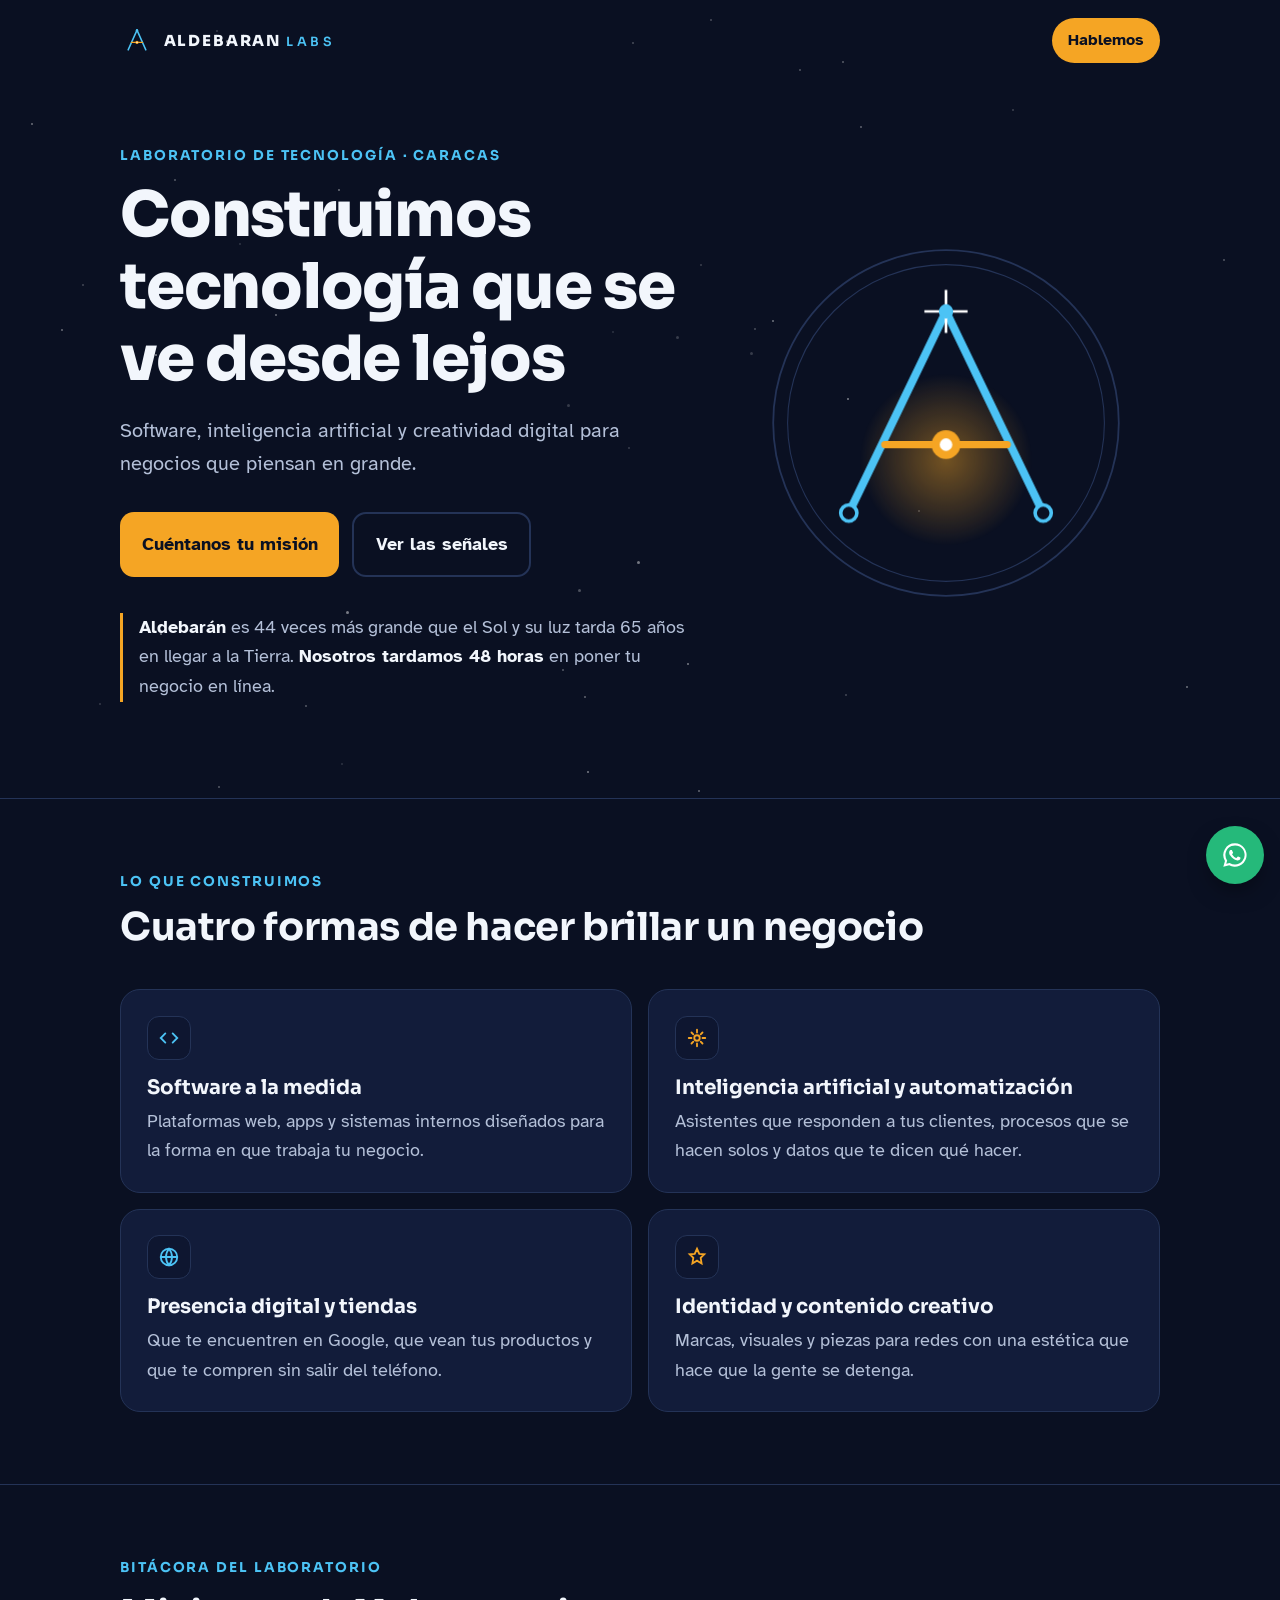
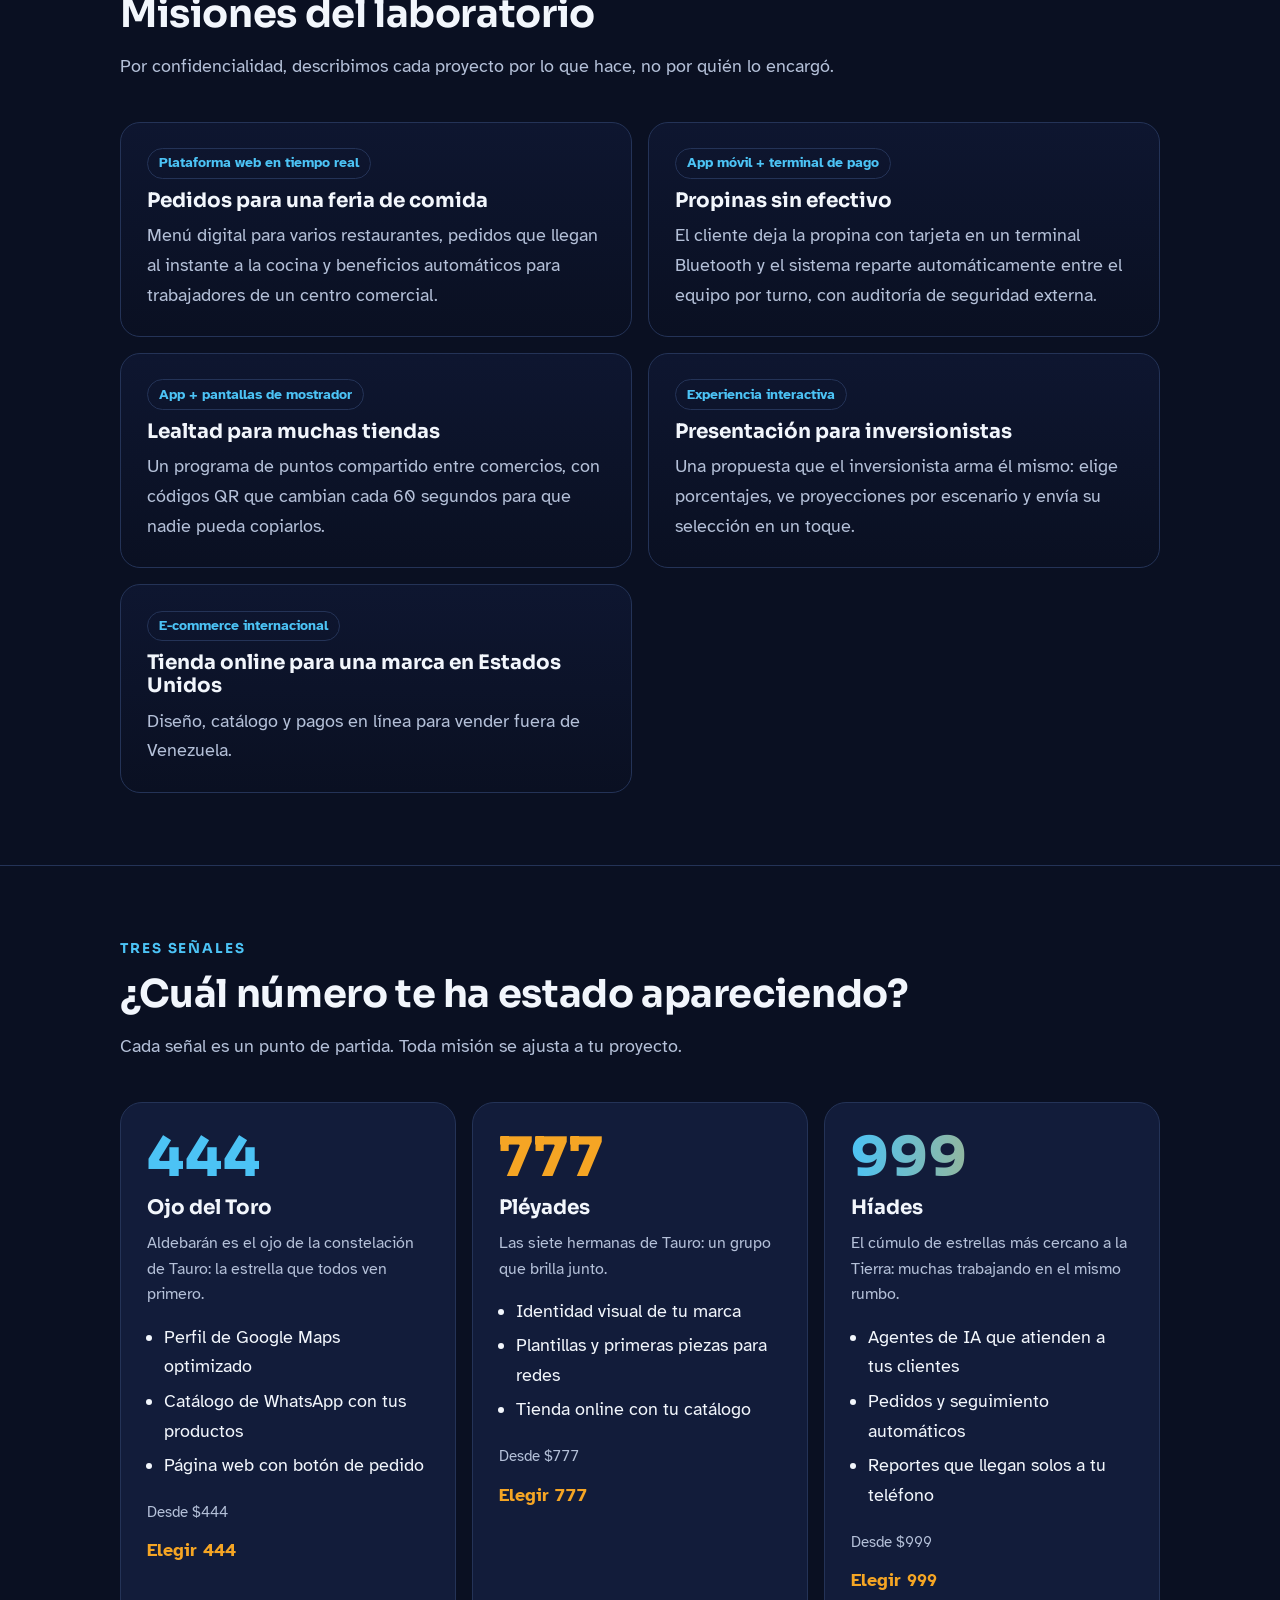
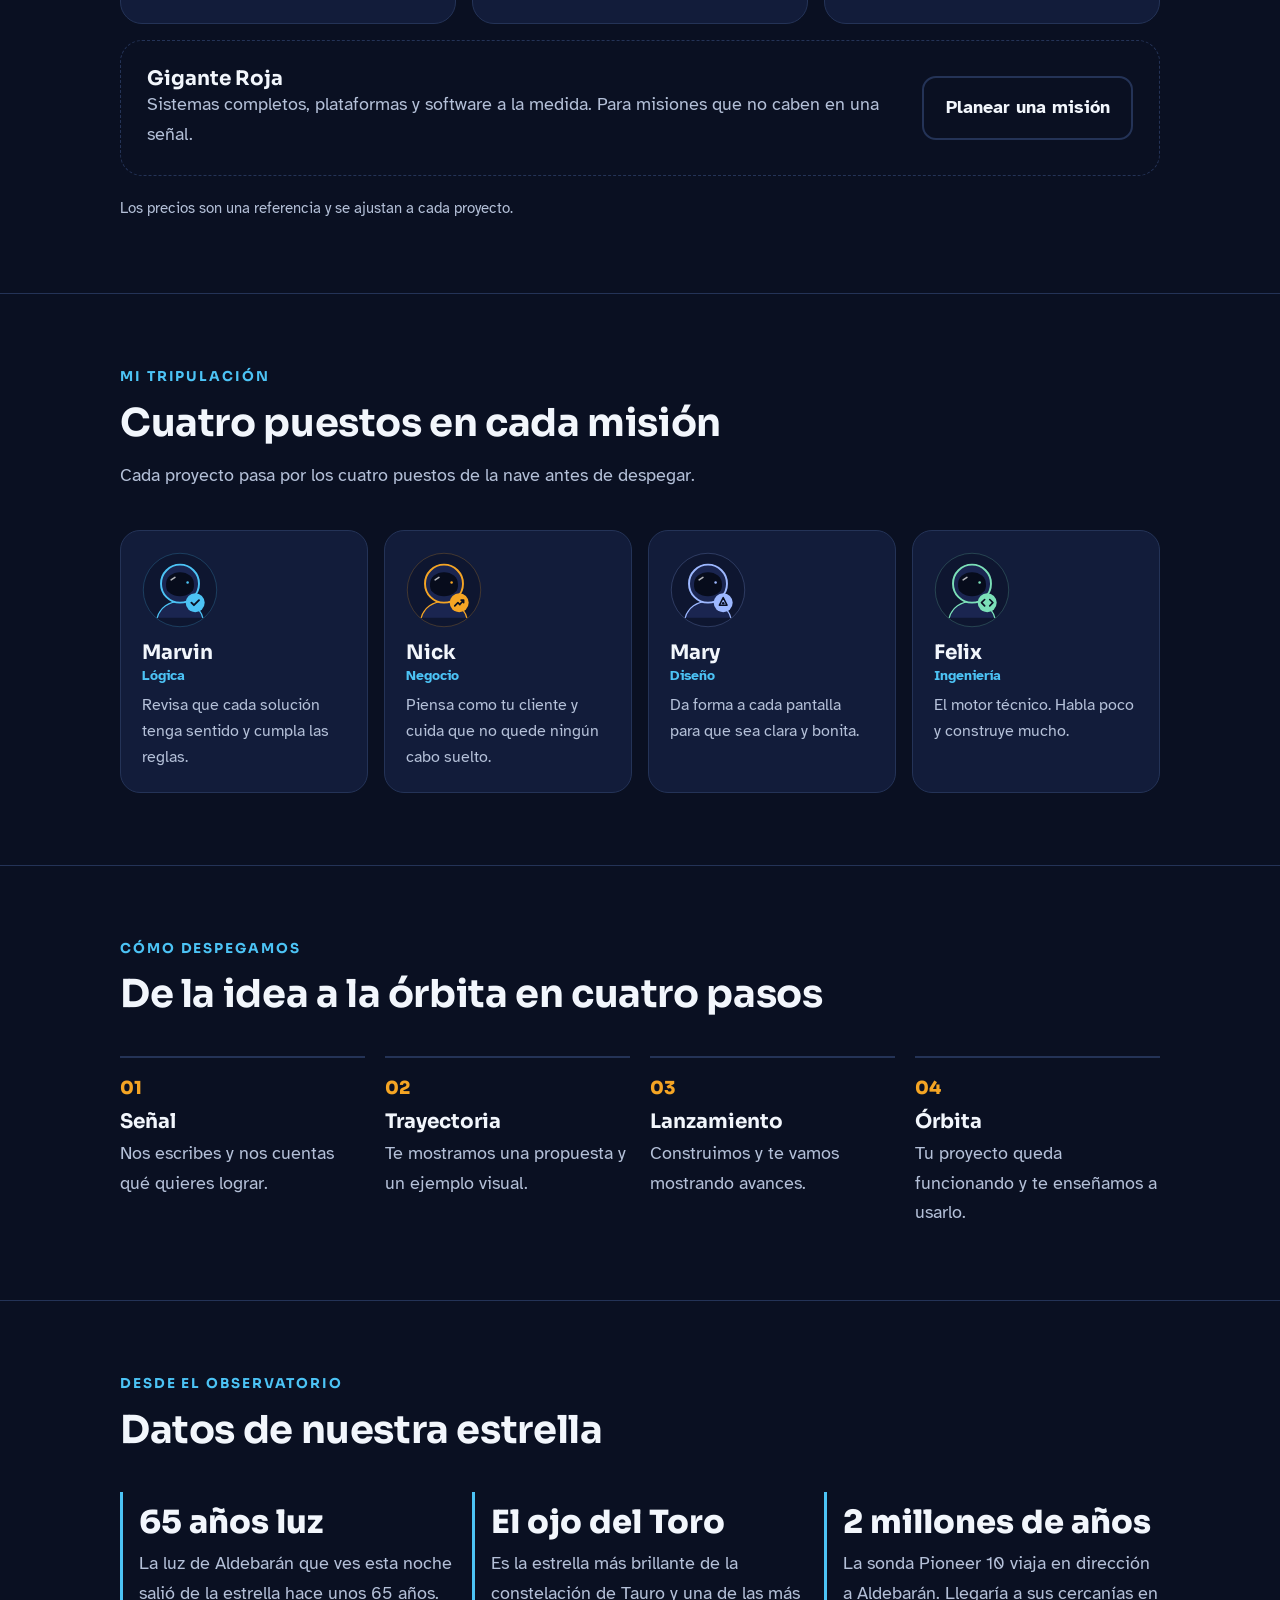
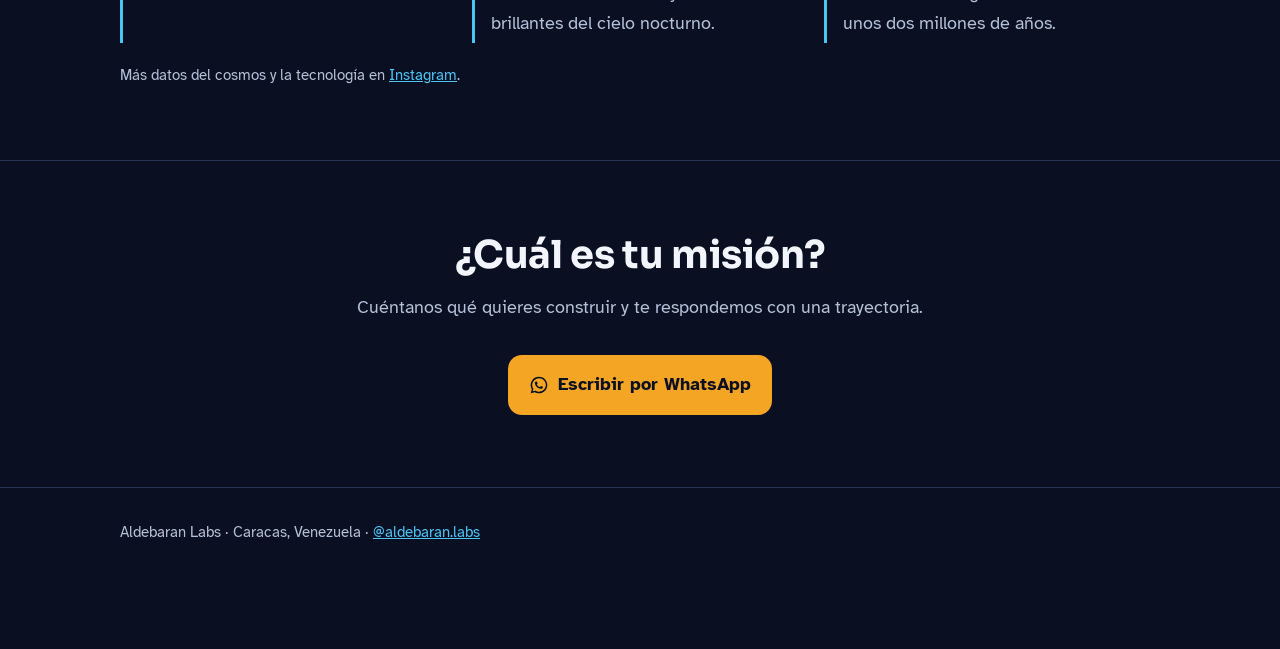
==== index.html @ 25fd705e "Add files via upload" ====
<!DOCTYPE html>
<html lang="es">
<head>
<meta charset="UTF-8">
<meta name="viewport" content="width=device-width, initial-scale=1, viewport-fit=cover">
<title>Aldebaran Labs — Tecnología que se ve desde lejos</title>
<meta name="description" content="Laboratorio de software, inteligencia artificial y creatividad digital en Caracas.">
<meta property="og:title" content="Aldebaran Labs — Tecnología que se ve desde lejos">
<meta property="og:description" content="Software, inteligencia artificial y creatividad digital. Desde Caracas.">
<meta name="theme-color" content="#0A1022">
<link rel="icon" href="data:image/svg+xml,<svg xmlns='http://www.w3.org/2000/svg' viewBox='0 0 100 100'><rect width='100' height='100' rx='22' fill='%230A1022'/><path d='M50 18 L22 80 M50 18 L78 80' stroke='%234CC3F5' stroke-width='7' stroke-linecap='round'/><path d='M33 57 H67' stroke='%23F5A524' stroke-width='7' stroke-linecap='round'/><circle cx='50' cy='57' r='7' fill='%23F5A524'/></svg>">
<link rel="preconnect" href="https://fonts.googleapis.com">
<link rel="preconnect" href="https://fonts.gstatic.com" crossorigin>
<link href="https://fonts.googleapis.com/css2?family=Sora:wght@600;700;800&family=Atkinson+Hyperlegible:wght@400;700&display=swap" rel="stylesheet">
<style>
  :root {
    --bg: #0A1022;
    --bg-2: #0E1630;
    --surface: #121C3A;
    --line: #243357;
    --text: #F2F6FC;
    --muted: #B4C0D8;
    --cyan: #4CC3F5;
    --amber: #F5A524;
    --wa: #25B97A;
    box-sizing: border-box;
    padding-top: env(safe-area-inset-top, 0px);
    padding-bottom: env(safe-area-inset-bottom, 0px);
  }
  *, *::before, *::after { box-sizing: inherit; }
  html { scroll-behavior: smooth; scroll-padding-top: env(safe-area-inset-top, 0px); -webkit-text-size-adjust: 100%; }
  body { margin: 0; background: var(--bg); color: var(--text); font-family: "Atkinson Hyperlegible", system-ui, -apple-system, "Segoe UI", sans-serif; font-size: 1.125rem; line-height: 1.65; }
  h1, h2, h3 { font-family: "Sora", "Atkinson Hyperlegible", system-ui, sans-serif; margin: 0; line-height: 1.15; }
  h1 { font-size: clamp(2.2rem, 7.5vw, 3.9rem); font-weight: 800; letter-spacing: -0.02em; }
  h2 { font-size: clamp(1.7rem, 5vw, 2.4rem); font-weight: 700; letter-spacing: -0.01em; }
  h3 { font-size: 1.25rem; font-weight: 700; }
  p { margin: 0; }
  a { color: inherit; }
  :focus-visible { outline: 3px solid var(--amber); outline-offset: 3px; border-radius: 6px; }
  .wrap { max-width: 1080px; margin: 0 auto; padding-inline: 1.25rem; }
  section { padding-block: 4.5rem; border-top: 1px solid var(--line); }
  .kicker { font-family: "Sora", sans-serif; font-weight: 700; font-size: .85rem; letter-spacing: .14em; text-transform: uppercase; color: var(--cyan); margin-bottom: .75rem; }
  .lead { color: var(--muted); max-width: 60ch; margin-top: 1rem; }

  /* Navegación */
  .nav { display: flex; justify-content: space-between; align-items: center; padding-block: 1.1rem; }
  .brand { display: flex; align-items: center; gap: .6rem; text-decoration: none; font-family: "Sora", sans-serif; font-weight: 800; letter-spacing: .12em; font-size: .95rem; }
  .brand svg { width: 34px; height: 34px; }
  .brand small { color: var(--cyan); font-weight: 600; letter-spacing: .3em; }
  .nav-cta { text-decoration: none; font-weight: 700; color: var(--bg); background: var(--amber); padding: .6rem 1rem; border-radius: 999px; font-size: 1rem; }

  /* Hero */
  .hero { position: relative; overflow: hidden; }
  .sky { position: absolute; inset: 0; pointer-events: none; }
  .sky i { position: absolute; width: 2px; height: 2px; border-radius: 50%; background: #fff; opacity: .35; }
  .hero-grid { position: relative; display: grid; gap: 2rem; align-items: center; padding-block: 2rem 4.5rem; }
  @media (min-width: 880px) { .hero-grid { grid-template-columns: 1.15fr .85fr; padding-block: 4rem 6rem; } }
  .hero p.sub { font-size: 1.25rem; color: var(--muted); margin-top: 1.25rem; max-width: 44ch; }
  .hero .ctas { display: flex; flex-wrap: wrap; gap: .8rem; margin-top: 2rem; }
  .btn { display: inline-flex; align-items: center; justify-content: center; gap: .55rem; font: inherit; font-weight: 700; text-decoration: none; border-radius: 14px; padding: .95rem 1.35rem; min-height: 52px; }
  .btn.primary { background: var(--amber); color: var(--bg); }
  .btn.line { border: 2px solid var(--line); color: var(--text); }
  .emblem { justify-self: center; width: min(360px, 78vw); }
  @media (max-width: 879px) { .emblem { order: -1; width: min(220px, 60vw); } }
  .signal .mean { font-style: normal; }
  .emblem svg { width: 100%; height: auto; display: block; }
  .draw { stroke-dasharray: 400; stroke-dashoffset: 400; animation: draw 1.6s ease-out forwards; }
  .draw.d2 { animation-delay: .25s; }
  .draw.d3 { animation-delay: 1.1s; stroke-dasharray: 160; stroke-dashoffset: 160; animation-duration: .8s; }
  .pop { opacity: 0; animation: pop .6s ease-out forwards; }
  .pop.p1 { animation-delay: 1.5s; } .pop.p2 { animation-delay: 1.8s; } .pop.p3 { animation-delay: 2s; }
  @keyframes draw { to { stroke-dashoffset: 0; } }
  @keyframes pop { to { opacity: 1; } }

  .fact { margin-top: 2.25rem; border-left: 3px solid var(--amber); padding-left: 1rem; color: var(--muted); max-width: 52ch; }
  .fact strong { color: var(--text); }

  /* Capacidades */
  .caps { display: grid; gap: 1rem; margin-top: 2.5rem; }
  @media (min-width: 760px) { .caps { grid-template-columns: 1fr 1fr; } }
  .cap { background: var(--surface); border: 1px solid var(--line); border-radius: 20px; padding: 1.6rem; }
  .cap .ico { width: 44px; height: 44px; border-radius: 12px; display: grid; place-items: center; background: var(--bg-2); border: 1px solid var(--line); margin-bottom: 1rem; }
  .cap .ico svg { width: 22px; height: 22px; }
  .cap p { color: var(--muted); margin-top: .5rem; }

  /* Casos */
  .cases { display: grid; gap: 1rem; margin-top: 2.5rem; }
  @media (min-width: 760px) { .cases { grid-template-columns: repeat(2, 1fr); } }
  .case { border: 1px solid var(--line); border-radius: 20px; padding: 1.6rem; display: grid; gap: .6rem; align-content: start; background: linear-gradient(180deg, var(--bg-2), var(--bg)); }
  .case .fmt { justify-self: start; font-size: .85rem; font-weight: 700; color: var(--cyan); border: 1px solid var(--line); border-radius: 999px; padding: .2rem .7rem; }
  .case p { color: var(--muted); }
  .case ul { margin: .2rem 0 0; padding-left: 1.1rem; color: var(--muted); }

  /* Señales / planes */
  .signals { display: grid; gap: 1rem; margin-top: 2.5rem; }
  @media (min-width: 880px) { .signals { grid-template-columns: repeat(3, 1fr); } }
  .signal { background: var(--surface); border: 1px solid var(--line); border-radius: 22px; padding: 1.75rem 1.6rem; display: grid; gap: .7rem; align-content: start; }
  .signal .num { font-family: "Sora", sans-serif; font-weight: 800; font-size: 3.4rem; line-height: 1; letter-spacing: .02em; }
  .signal.s444 .num { color: var(--cyan); }
  .signal.s777 .num { color: var(--amber); }
  .signal.s999 .num { background: linear-gradient(90deg, var(--cyan), var(--amber)); -webkit-background-clip: text; background-clip: text; color: transparent; }
  .signal .mean { font-size: .98rem; color: var(--muted); }
  .signal ul { margin: .2rem 0; padding-left: 1.1rem; }
  .signal li { margin-bottom: .3rem; }
  .signal .price { color: var(--muted); font-size: .95rem; }
  .signal a { justify-self: start; color: var(--amber); font-weight: 700; text-decoration: none; }
  .giant { margin-top: 1rem; border: 1px dashed var(--line); border-radius: 22px; padding: 1.6rem; display: grid; gap: .5rem; }
  @media (min-width: 760px) { .giant { grid-template-columns: 1fr auto; align-items: center; } }
  .giant p { color: var(--muted); }
  .note { color: var(--muted); font-size: .95rem; margin-top: 1.25rem; }

  /* Tripulación */
  .crew { display: grid; gap: 1rem; margin-top: 2.5rem; grid-template-columns: 1fr 1fr; }
  @media (min-width: 880px) { .crew { grid-template-columns: repeat(4, 1fr); } }
  .agent { background: var(--surface); border: 1px solid var(--line); border-radius: 20px; padding: 1.3rem; text-align: left; }
  .agent .helmet { width: 76px; height: 76px; display: block; margin-bottom: .8rem; }
  .agent .av { width: 52px; height: 52px; border-radius: 50%; display: grid; place-items: center; font-family: "Sora", sans-serif; font-weight: 800; font-size: 1.2rem; color: var(--bg); margin-bottom: .8rem; }
  .agent .role { color: var(--cyan); font-size: .9rem; font-weight: 700; }
  .agent p { color: var(--muted); font-size: .98rem; margin-top: .35rem; }

  /* Pasos */
  .steps { list-style: none; margin: 2.5rem 0 0; padding: 0; display: grid; gap: 1.25rem; counter-reset: s; }
  @media (min-width: 880px) { .steps { grid-template-columns: repeat(4, 1fr); } }
  .steps li { counter-increment: s; border-top: 2px solid var(--line); padding-top: 1rem; }
  .steps li::before { content: "0" counter(s); font-family: "Sora", sans-serif; font-weight: 800; color: var(--amber); display: block; margin-bottom: .4rem; }
  .steps p { color: var(--muted); margin-top: .35rem; }

  /* Observatorio */
  .obs { display: grid; gap: 1rem; margin-top: 2.5rem; }
  @media (min-width: 880px) { .obs { grid-template-columns: repeat(3, 1fr); } }
  .obs-item { border-left: 3px solid var(--cyan); padding: .3rem 0 .3rem 1rem; }
  .obs-item .big { font-family: "Sora", sans-serif; font-weight: 800; font-size: 2rem; color: var(--text); }
  .obs-item p { color: var(--muted); }

  .final { text-align: center; }
  .final .lead { margin-inline: auto; }
  .final .btn { margin-top: 2rem; }
  footer { border-top: 1px solid var(--line); padding-block: 2rem 6.5rem; color: var(--muted); font-size: .95rem; }
  footer a { color: var(--cyan); }

  .fab { position: fixed; right: 16px; bottom: calc(16px + env(safe-area-inset-bottom, 0px)); width: 58px; height: 58px; border-radius: 50%; background: var(--wa); display: grid; place-items: center; box-shadow: 0 10px 25px -8px rgba(0,0,0,.6); z-index: 10; }
  .fab svg { width: 28px; height: 28px; }

  @media (prefers-reduced-motion: reduce) {
    html { scroll-behavior: auto; }
    .draw, .pop { animation: none; stroke-dashoffset: 0; opacity: 1; }
  }
</style>
</head>
<body>

<svg width="0" height="0" style="position:absolute" aria-hidden="true">
  <defs>
    <symbol id="wa" viewBox="0 0 24 24"><path fill="currentColor" d="M12 2a10 10 0 0 0-8.6 15.1L2 22l5-1.3A10 10 0 1 0 12 2Zm0 18.2a8.2 8.2 0 0 1-4.2-1.2l-.3-.2-3 .8.8-2.9-.2-.3A8.2 8.2 0 1 1 12 20.2Zm4.5-6.1c-.2-.1-1.5-.7-1.7-.8-.2-.1-.4-.1-.6.1l-.8 1c-.1.2-.3.2-.5.1a6.7 6.7 0 0 1-3.3-2.9c-.2-.4.2-.4.7-1.3.1-.2 0-.3 0-.4l-.8-1.8c-.2-.5-.4-.4-.6-.4h-.5c-.2 0-.4.1-.6.3-.2.2-.8.8-.8 2s.8 2.3 1 2.5c.1.2 1.6 2.5 4 3.5 1.5.6 2 .7 2.8.6.4-.1 1.5-.6 1.7-1.2.2-.6.2-1.1.1-1.2l-.2-.2Z"/></symbol>
    <symbol id="mark" viewBox="0 0 200 200">
      <path d="M100 42 L48 158 M100 42 L152 158" stroke="#4CC3F5" stroke-width="9" stroke-linecap="round" fill="none"/>
      <path d="M68 114 H132" stroke="#F5A524" stroke-width="8" stroke-linecap="round"/>
      <circle cx="100" cy="114" r="9" fill="#F5A524"/><circle cx="100" cy="114" r="4" fill="#fff"/>
      <circle cx="100" cy="42" r="7" fill="#4CC3F5"/>
    </symbol>
  </defs>
</svg>

<header class="hero">
  <div class="sky" id="sky" aria-hidden="true"></div>
  <div class="wrap nav">
    <a class="brand" href="#"><svg><use href="#mark"/></svg><span>ALDEBARAN <small>LABS</small></span></a>
    <a class="nav-cta" data-wa="Hola, quiero hablar con Aldebaran Labs." href="#">Hablemos</a>
  </div>

  <div class="wrap hero-grid">
    <div>
      <div class="kicker">Laboratorio de tecnología · Caracas</div>
      <h1>Construimos tecnología que se ve desde lejos</h1>
      <p class="sub">Software, inteligencia artificial y creatividad digital para negocios que piensan en grande.</p>
      <div class="ctas">
        <a class="btn primary" data-wa="Hola, tengo una misión para Aldebaran Labs." href="#">Cuéntanos tu misión</a>
        <a class="btn line" href="#senales">Ver las señales</a>
      </div>
      <p class="fact"><strong>Aldebarán</strong> es 44 veces más grande que el Sol y su luz tarda 65 años en llegar a la Tierra. <strong>Nosotros tardamos 48 horas</strong> en poner tu negocio en línea.</p>
    </div>

    <div class="emblem" aria-label="Emblema de Aldebaran Labs: la letra A trazada como constelación">
      <svg viewBox="0 0 200 200">
        <defs>
          <radialGradient id="glow" cx="50%" cy="57%" r="40%">
            <stop offset="0%" stop-color="#F5A524" stop-opacity=".45"/>
            <stop offset="100%" stop-color="#F5A524" stop-opacity="0"/>
          </radialGradient>
        </defs>
        <circle cx="100" cy="100" r="96" fill="none" stroke="#243357" stroke-width="1"/>
        <circle cx="100" cy="100" r="88" fill="none" stroke="#243357" stroke-width=".6"/>
        <circle cx="100" cy="112" r="60" fill="url(#glow)" class="pop p1"/>
        <path class="draw" d="M100 38 L46 150" stroke="#4CC3F5" stroke-width="4.5" stroke-linecap="round" fill="none"/>
        <path class="draw d2" d="M100 38 L154 150" stroke="#4CC3F5" stroke-width="4.5" stroke-linecap="round" fill="none"/>
        <path class="draw d3" d="M66 112 H134" stroke="#F5A524" stroke-width="4" stroke-linecap="round" fill="none"/>
        <g class="pop p2">
          <circle cx="46" cy="150" r="4.5" fill="#0A1022" stroke="#4CC3F5" stroke-width="2"/>
          <circle cx="154" cy="150" r="4.5" fill="#0A1022" stroke="#4CC3F5" stroke-width="2"/>
          <path d="M100 26 V50 M88 38 H112" stroke="#fff" stroke-width="1.5"/>
          <circle cx="100" cy="38" r="4" fill="#4CC3F5"/>
        </g>
        <g class="pop p3">
          <circle cx="100" cy="112" r="8" fill="#F5A524"/>
          <circle cx="100" cy="112" r="3.5" fill="#fff"/>
        </g>
      </svg>
    </div>
  </div>
</header>

<main>
  <section id="capacidades">
    <div class="wrap">
      <div class="kicker">Lo que construimos</div>
      <h2>Cuatro formas de hacer brillar un negocio</h2>
      <div class="caps">
        <div class="cap">
          <div class="ico"><svg viewBox="0 0 24 24" fill="none" stroke="#4CC3F5" stroke-width="2" stroke-linecap="round"><path d="M8 7l-5 5 5 5M16 7l5 5-5 5"/></svg></div>
          <h3>Software a la medida</h3>
          <p>Plataformas web, apps y sistemas internos diseñados para la forma en que trabaja tu negocio.</p>
        </div>
        <div class="cap">
          <div class="ico"><svg viewBox="0 0 24 24" fill="none" stroke="#F5A524" stroke-width="2" stroke-linecap="round"><path d="M12 3v3M12 18v3M3 12h3M18 12h3M6 6l2 2M16 16l2 2M18 6l-2 2M8 16l-2 2"/><circle cx="12" cy="12" r="3"/></svg></div>
          <h3>Inteligencia artificial y automatización</h3>
          <p>Asistentes que responden a tus clientes, procesos que se hacen solos y datos que te dicen qué hacer.</p>
        </div>
        <div class="cap">
          <div class="ico"><svg viewBox="0 0 24 24" fill="none" stroke="#4CC3F5" stroke-width="2" stroke-linecap="round"><circle cx="12" cy="12" r="9"/><path d="M3 12h18M12 3a14 14 0 0 1 0 18M12 3a14 14 0 0 0 0 18"/></svg></div>
          <h3>Presencia digital y tiendas</h3>
          <p>Que te encuentren en Google, que vean tus productos y que te compren sin salir del teléfono.</p>
        </div>
        <div class="cap">
          <div class="ico"><svg viewBox="0 0 24 24" fill="none" stroke="#F5A524" stroke-width="2" stroke-linecap="round"><path d="M12 3l2.5 5.5L20 9l-4 4 1 6-5-3-5 3 1-6-4-4 5.5-.5z"/></svg></div>
          <h3>Identidad y contenido creativo</h3>
          <p>Marcas, visuales y piezas para redes con una estética que hace que la gente se detenga.</p>
        </div>
      </div>
    </div>
  </section>

  <section id="casos">
    <div class="wrap">
      <div class="kicker">Bitácora del laboratorio</div>
      <h2>Misiones del laboratorio</h2>
      <p class="lead">Por confidencialidad, describimos cada proyecto por lo que hace, no por quién lo encargó.</p>
      <div class="cases">
        <div class="case">
          <span class="fmt">Plataforma web en tiempo real</span>
          <h3>Pedidos para una feria de comida</h3>
          <p>Menú digital para varios restaurantes, pedidos que llegan al instante a la cocina y beneficios automáticos para trabajadores de un centro comercial.</p>
        </div>
        <div class="case">
          <span class="fmt">App móvil + terminal de pago</span>
          <h3>Propinas sin efectivo</h3>
          <p>El cliente deja la propina con tarjeta en un terminal Bluetooth y el sistema reparte automáticamente entre el equipo por turno, con auditoría de seguridad externa.</p>
        </div>
        <div class="case">
          <span class="fmt">App + pantallas de mostrador</span>
          <h3>Lealtad para muchas tiendas</h3>
          <p>Un programa de puntos compartido entre comercios, con códigos QR que cambian cada 60 segundos para que nadie pueda copiarlos.</p>
        </div>
        <div class="case">
          <span class="fmt">Experiencia interactiva</span>
          <h3>Presentación para inversionistas</h3>
          <p>Una propuesta que el inversionista arma él mismo: elige porcentajes, ve proyecciones por escenario y envía su selección en un toque.</p>
        </div>
        <div class="case">
          <span class="fmt">E-commerce internacional</span>
          <h3>Tienda online para una marca en Estados Unidos</h3>
          <p>Diseño, catálogo y pagos en línea para vender fuera de Venezuela.</p>
        </div>
      </div>
    </div>
  </section>

  <section id="senales">
    <div class="wrap">
      <div class="kicker">Tres señales</div>
      <h2>¿Cuál número te ha estado apareciendo?</h2>
      <p class="lead">Cada señal es un punto de partida. Toda misión se ajusta a tu proyecto.</p>
      <div class="signals">
        <div class="signal s444">
          <div class="num">444</div>
          <h3>Ojo del Toro</h3>
          <p class="mean">Aldebarán es el ojo de la constelación de Tauro: la estrella que todos ven primero.</p>
          <ul>
            <li>Perfil de Google Maps optimizado</li>
            <li>Catálogo de WhatsApp con tus productos</li>
            <li>Página web con botón de pedido</li>
          </ul>
          <span class="price">Desde $444</span>
          <a data-wa="Hola, me interesa la señal 444: Ojo del Toro." href="#">Elegir 444</a>
        </div>
        <div class="signal s777">
          <div class="num">777</div>
          <h3>Pléyades</h3>
          <p class="mean">Las siete hermanas de Tauro: un grupo que brilla junto.</p>
          <ul>
            <li>Identidad visual de tu marca</li>
            <li>Plantillas y primeras piezas para redes</li>
            <li>Tienda online con tu catálogo</li>
          </ul>
          <span class="price">Desde $777</span>
          <a data-wa="Hola, me interesa la señal 777: Pléyades." href="#">Elegir 777</a>
        </div>
        <div class="signal s999">
          <div class="num">999</div>
          <h3>Híades</h3>
          <p class="mean">El cúmulo de estrellas más cercano a la Tierra: muchas trabajando en el mismo rumbo.</p>
          <ul>
            <li>Agentes de IA que atienden a tus clientes</li>
            <li>Pedidos y seguimiento automáticos</li>
            <li>Reportes que llegan solos a tu teléfono</li>
          </ul>
          <span class="price">Desde $999</span>
          <a data-wa="Hola, me interesa la señal 999: Híades." href="#">Elegir 999</a>
        </div>
      </div>
      <div class="giant">
        <div>
          <h3>Gigante Roja</h3>
          <p>Sistemas completos, plataformas y software a la medida. Para misiones que no caben en una señal.</p>
        </div>
        <a class="btn line" data-wa="Hola, tengo un proyecto grande: Gigante Roja." href="#">Planear una misión</a>
      </div>
      <p class="note">Los precios son una referencia y se ajustan a cada proyecto.</p>
    </div>
  </section>

  <section id="tripulacion">
    <div class="wrap">
      <div class="kicker">Mi tripulación</div>
      <h2>Cuatro puestos en cada misión</h2>
      <p class="lead">Cada proyecto pasa por los cuatro puestos de la nave antes de despegar.</p>
      <div class="crew">
        <div class="agent">
          <svg class="helmet" viewBox="0 0 120 120" aria-hidden="true">
            <circle cx="60" cy="60" r="58" fill="#0E1630" stroke="#4CC3F5" stroke-opacity=".35"/>
            <path d="M24 104c4-16 19-26 36-26s32 10 36 26" fill="#1A2550" stroke="#4CC3F5" stroke-width="2"/>
            <circle cx="60" cy="50" r="30" fill="#1A2550" stroke="#4CC3F5" stroke-width="3"/>
            <path d="M38 50a22 18 0 0 1 44 0v4a22 16 0 0 1-44 0z" fill="#070C1C"/>
            <path d="M46 44l6-4" stroke="#fff" stroke-opacity=".7" stroke-width="2.5" stroke-linecap="round"/>
            <circle cx="72" cy="48" r="2" fill="#4CC3F5"/>
            <g transform="translate(84 80)"><circle r="15" fill="#4CC3F5"/><path d="M-6 0l4 4 8-8" stroke="#0A1022" stroke-width="3" fill="none" stroke-linecap="round" stroke-linejoin="round"/></g>
          </svg>
          <h3>Marvin</h3><div class="role">Lógica</div><p>Revisa que cada solución tenga sentido y cumpla las reglas.</p>
        </div>
        <div class="agent">
          <svg class="helmet" viewBox="0 0 120 120" aria-hidden="true">
            <circle cx="60" cy="60" r="58" fill="#0E1630" stroke="#F5A524" stroke-opacity=".35"/>
            <path d="M24 104c4-16 19-26 36-26s32 10 36 26" fill="#1A2550" stroke="#F5A524" stroke-width="2"/>
            <circle cx="60" cy="50" r="30" fill="#1A2550" stroke="#F5A524" stroke-width="3"/>
            <path d="M38 50a22 18 0 0 1 44 0v4a22 16 0 0 1-44 0z" fill="#070C1C"/>
            <path d="M46 44l6-4" stroke="#fff" stroke-opacity=".7" stroke-width="2.5" stroke-linecap="round"/>
            <circle cx="72" cy="48" r="2" fill="#F5A524"/>
            <g transform="translate(84 80)"><circle r="15" fill="#F5A524"/><path d="M-7 5l5-5 3 3 6-7M3-4h4v4" stroke="#0A1022" stroke-width="2.6" fill="none" stroke-linecap="round" stroke-linejoin="round"/></g>
          </svg>
          <h3>Nick</h3><div class="role">Negocio</div><p>Piensa como tu cliente y cuida que no quede ningún cabo suelto.</p>
        </div>
        <div class="agent">
          <svg class="helmet" viewBox="0 0 120 120" aria-hidden="true">
            <circle cx="60" cy="60" r="58" fill="#0E1630" stroke="#9DB8FF" stroke-opacity=".35"/>
            <path d="M24 104c4-16 19-26 36-26s32 10 36 26" fill="#1A2550" stroke="#9DB8FF" stroke-width="2"/>
            <circle cx="60" cy="50" r="30" fill="#1A2550" stroke="#9DB8FF" stroke-width="3"/>
            <path d="M38 50a22 18 0 0 1 44 0v4a22 16 0 0 1-44 0z" fill="#070C1C"/>
            <path d="M46 44l6-4" stroke="#fff" stroke-opacity=".7" stroke-width="2.5" stroke-linecap="round"/>
            <circle cx="72" cy="48" r="2" fill="#9DB8FF"/>
            <g transform="translate(84 80)"><circle r="15" fill="#9DB8FF"/><path d="M0-8l6 12H-6z" stroke="#0A1022" stroke-width="2.4" fill="none" stroke-linejoin="round"/><circle r="2" cy="1" fill="#0A1022"/></g>
          </svg>
          <h3>Mary</h3><div class="role">Diseño</div><p>Da forma a cada pantalla para que sea clara y bonita.</p>
        </div>
        <div class="agent">
          <svg class="helmet" viewBox="0 0 120 120" aria-hidden="true">
            <circle cx="60" cy="60" r="58" fill="#0E1630" stroke="#7BE0B8" stroke-opacity=".35"/>
            <path d="M24 104c4-16 19-26 36-26s32 10 36 26" fill="#1A2550" stroke="#7BE0B8" stroke-width="2"/>
            <circle cx="60" cy="50" r="30" fill="#1A2550" stroke="#7BE0B8" stroke-width="3"/>
            <path d="M38 50a22 18 0 0 1 44 0v4a22 16 0 0 1-44 0z" fill="#070C1C"/>
            <path d="M46 44l6-4" stroke="#fff" stroke-opacity=".7" stroke-width="2.5" stroke-linecap="round"/>
            <circle cx="72" cy="48" r="2" fill="#7BE0B8"/>
            <g transform="translate(84 80)"><circle r="15" fill="#7BE0B8"/><path d="M-4-5l-5 5 5 5M4-5l5 5-5 5" stroke="#0A1022" stroke-width="2.6" fill="none" stroke-linecap="round" stroke-linejoin="round"/></g>
          </svg>
          <h3>Felix</h3><div class="role">Ingeniería</div><p>El motor técnico. Habla poco y construye mucho.</p>
        </div>
      </div>
    </div>
  </section>

  <section id="despegue">
    <div class="wrap">
      <div class="kicker">Cómo despegamos</div>
      <h2>De la idea a la órbita en cuatro pasos</h2>
      <ol class="steps">
        <li><h3>Señal</h3><p>Nos escribes y nos cuentas qué quieres lograr.</p></li>
        <li><h3>Trayectoria</h3><p>Te mostramos una propuesta y un ejemplo visual.</p></li>
        <li><h3>Lanzamiento</h3><p>Construimos y te vamos mostrando avances.</p></li>
        <li><h3>Órbita</h3><p>Tu proyecto queda funcionando y te enseñamos a usarlo.</p></li>
      </ol>
    </div>
  </section>

  <section id="observatorio">
    <div class="wrap">
      <div class="kicker">Desde el observatorio</div>
      <h2>Datos de nuestra estrella</h2>
      <div class="obs">
        <div class="obs-item"><div class="big">65 años luz</div><p>La luz de Aldebarán que ves esta noche salió de la estrella hace unos 65 años.</p></div>
        <div class="obs-item"><div class="big">El ojo del Toro</div><p>Es la estrella más brillante de la constelación de Tauro y una de las más brillantes del cielo nocturno.</p></div>
        <div class="obs-item"><div class="big">2 millones de años</div><p>La sonda Pioneer 10 viaja en dirección a Aldebarán. Llegaría a sus cercanías en unos dos millones de años.</p></div>
      </div>
      <p class="note">Más datos del cosmos y la tecnología en <a id="ig" href="#" style="color:var(--cyan)">Instagram</a>.</p>
    </div>
  </section>

  <section class="final">
    <div class="wrap">
      <h2>¿Cuál es tu misión?</h2>
      <p class="lead">Cuéntanos qué quieres construir y te respondemos con una trayectoria.</p>
      <a class="btn primary" data-wa="Hola, quiero contarles mi misión." href="#"><svg width="20" height="20"><use href="#wa"/></svg> Escribir por WhatsApp</a>
    </div>
  </section>
</main>

<footer>
  <div class="wrap">Aldebaran Labs · Caracas, Venezuela · <a id="ig2" href="#">@aldebaran.labs</a></div>
</footer>

<a class="fab" data-wa="Hola, quiero hablar con Aldebaran Labs." href="#" aria-label="Escribir por WhatsApp" style="color:#fff"><svg><use href="#wa"/></svg></a>

<script>
/* ============ CONFIGURACIÓN ============ */
const WHATSAPP = "584143776317";   // Número con código de país, sin + ni espacios
const INSTAGRAM = "aldebaran.labs"; // Usuario sin @
/* ======================================= */

document.querySelectorAll("[data-wa]").forEach(a => {
  a.href = "https://wa.me/" + WHATSAPP + "?text=" + encodeURIComponent(a.dataset.wa);
  a.target = "_blank"; a.rel = "noopener";
});
["ig", "ig2"].forEach(id => {
  const a = document.getElementById(id);
  a.href = "https://instagram.com/" + INSTAGRAM; a.target = "_blank"; a.rel = "noopener";
});

// Cielo discreto: pocas estrellas, fijas, para no distraer la lectura
const sky = document.getElementById("sky");
let seed = 7;
const rnd = () => (seed = (seed * 9301 + 49297) % 233280) / 233280;
for (let i = 0; i < 45; i++) {
  const s = document.createElement("i");
  s.style.left = (rnd() * 100) + "%";
  s.style.top = (rnd() * 100) + "%";
  s.style.opacity = (0.15 + rnd() * 0.35).toFixed(2);
  if (rnd() > 0.85) { s.style.width = s.style.height = "3px"; }
  sky.appendChild(s);
}
</script>
</body>
</html>
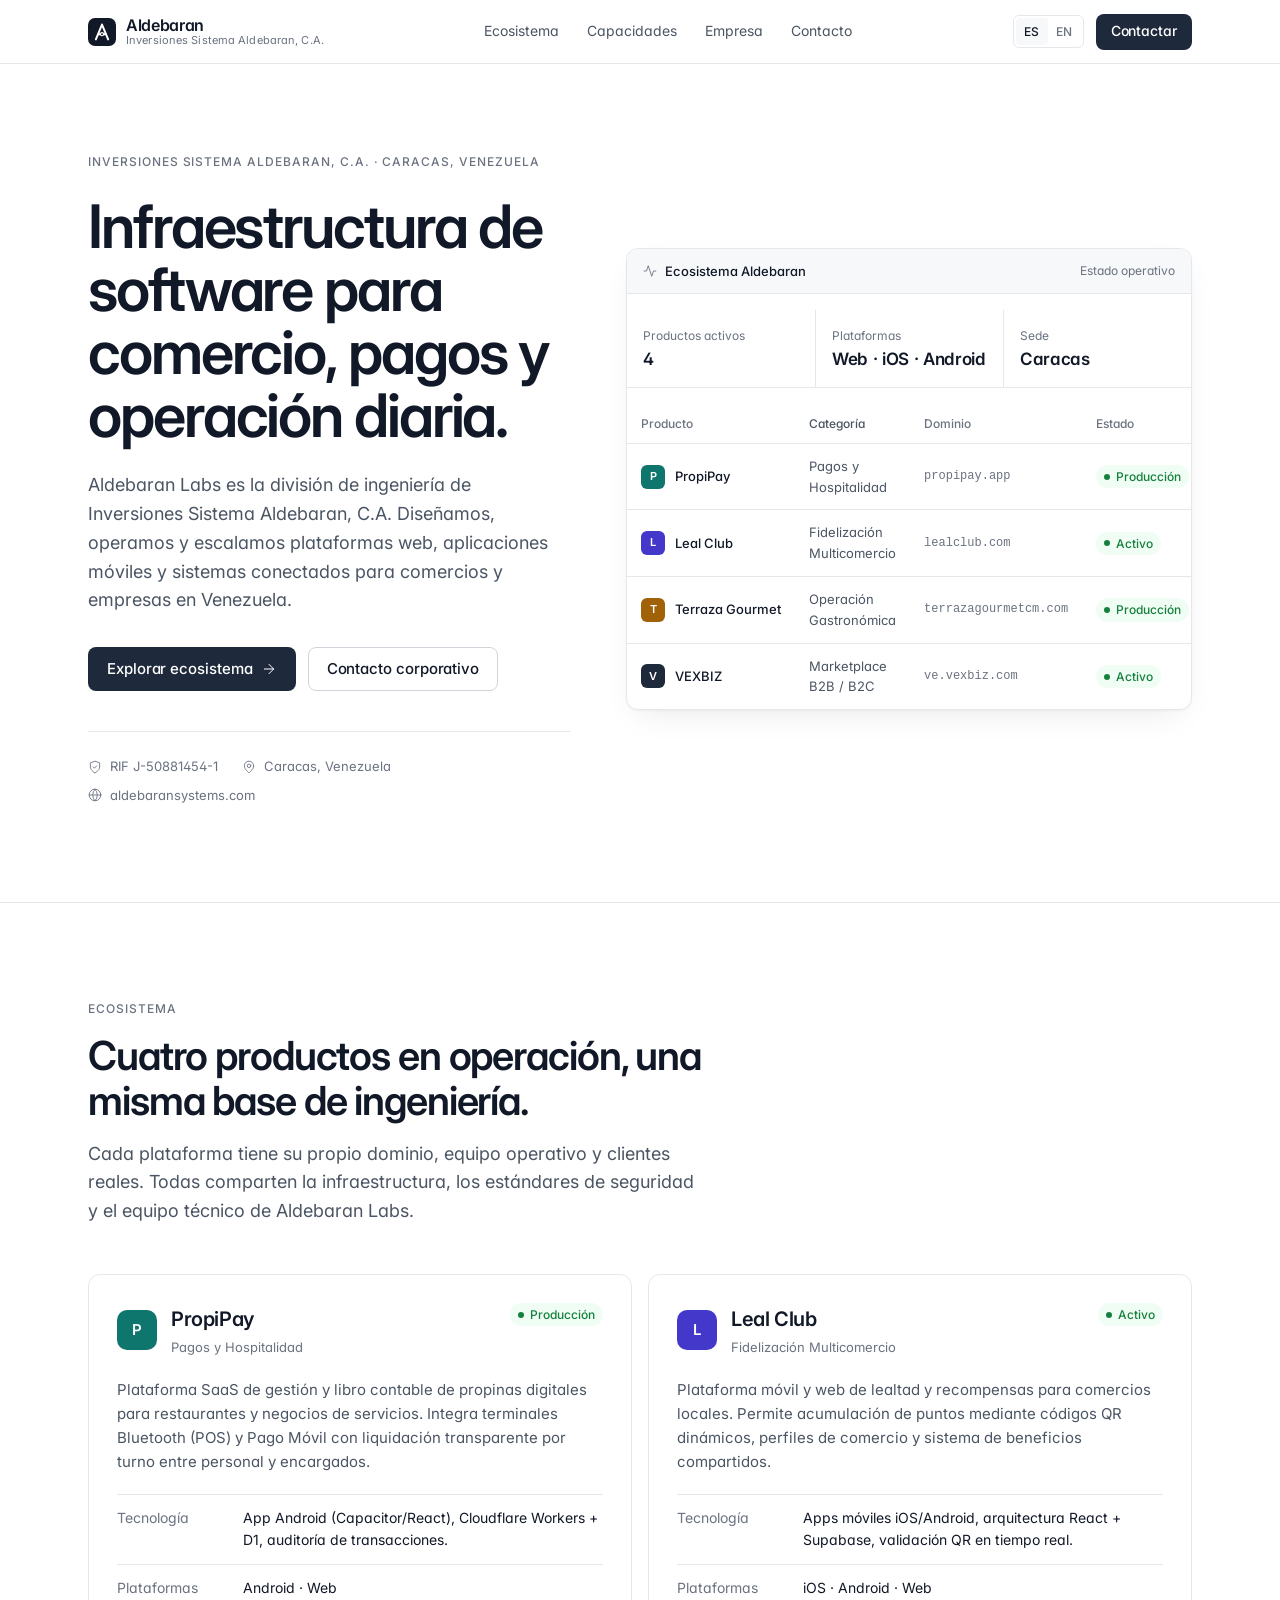
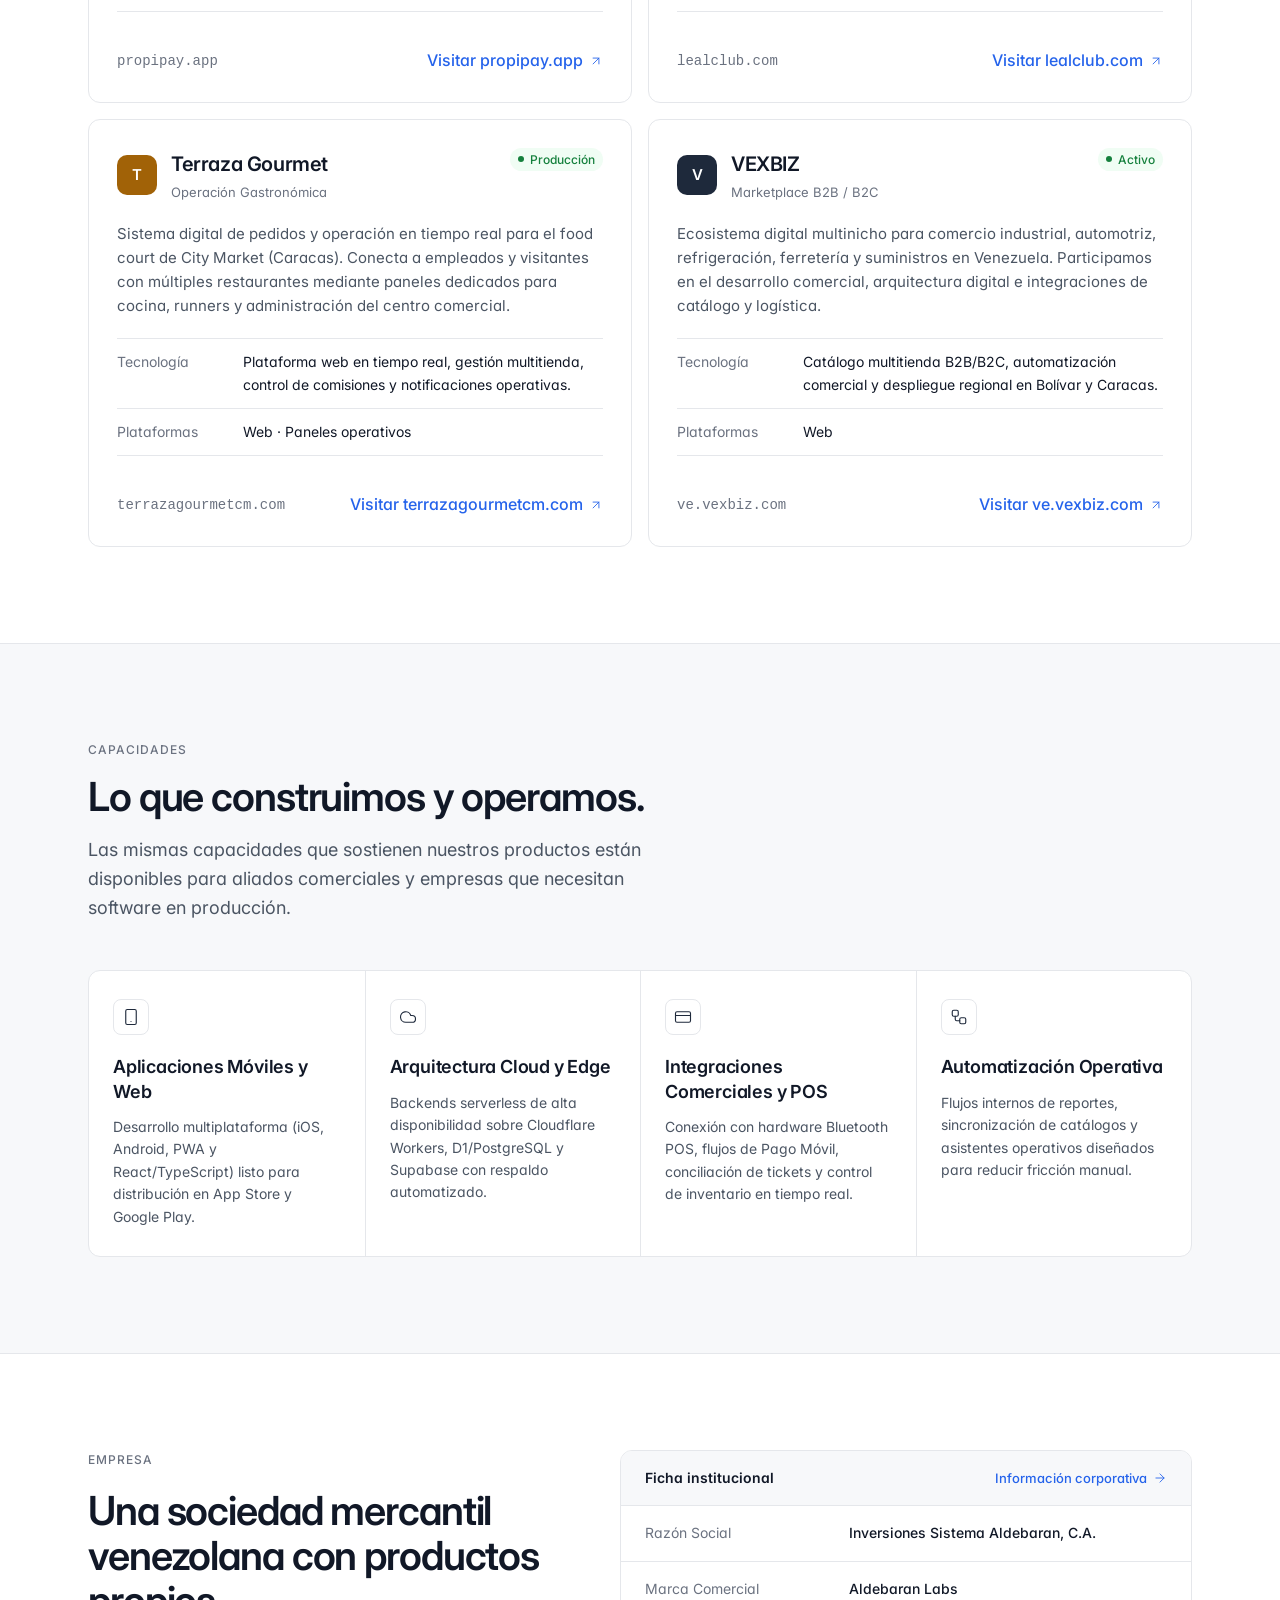
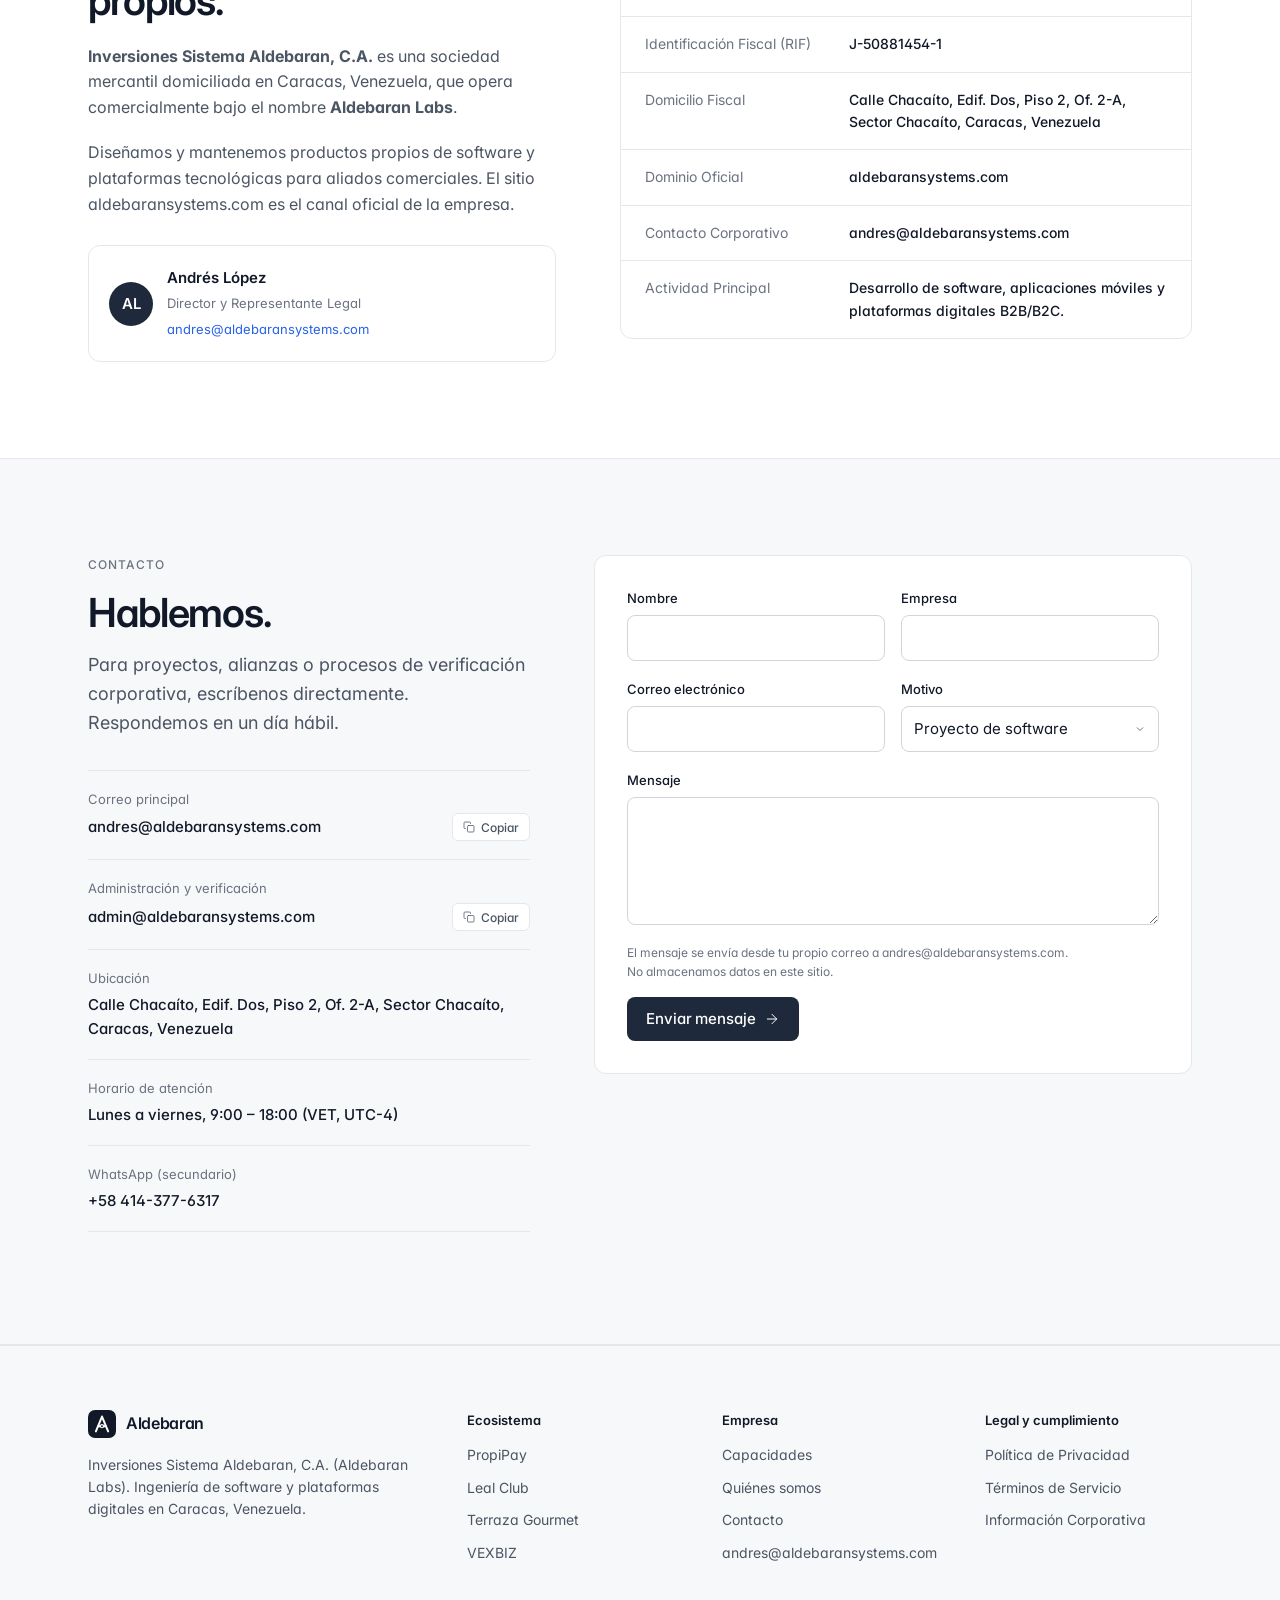
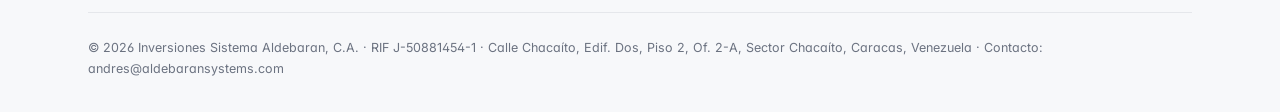
==== commit 70a4b778: "Rediseño corporativo de aldebaransystems.com - Nuevo landing institucional (ES/EN): ecosistema, capa" ====
--- a/index.html
+++ b/index.html
@@ -1,459 +1,553 @@
 <!DOCTYPE html>
 <html lang="es">
 <head>
-<meta charset="UTF-8">
-<meta name="viewport" content="width=device-width, initial-scale=1, viewport-fit=cover">
-<title>Aldebaran Labs — Tecnología que se ve desde lejos</title>
-<meta name="description" content="Laboratorio de software, inteligencia artificial y creatividad digital en Caracas.">
-<meta property="og:title" content="Aldebaran Labs — Tecnología que se ve desde lejos">
-<meta property="og:description" content="Software, inteligencia artificial y creatividad digital. Desde Caracas.">
-<meta name="theme-color" content="#0A1022">
-<link rel="icon" href="data:image/svg+xml,<svg xmlns='http://www.w3.org/2000/svg' viewBox='0 0 100 100'><rect width='100' height='100' rx='22' fill='%230A1022'/><path d='M50 18 L22 80 M50 18 L78 80' stroke='%234CC3F5' stroke-width='7' stroke-linecap='round'/><path d='M33 57 H67' stroke='%23F5A524' stroke-width='7' stroke-linecap='round'/><circle cx='50' cy='57' r='7' fill='%23F5A524'/></svg>">
+<meta charset="utf-8">
+<meta name="viewport" content="width=device-width, initial-scale=1">
+<title>Aldebaran — Inversiones Sistema Aldebaran, C.A. | Ingeniería de Software</title>
+<meta name="description" content="Aldebaran Labs, división de ingeniería de Inversiones Sistema Aldebaran, C.A. (RIF J-50881454-1). Plataformas web, aplicaciones móviles y sistemas para comercio y pagos en Caracas, Venezuela.">
+<link rel="canonical" href="https://aldebaransystems.com/">
+<link rel="alternate" hreflang="es" href="https://aldebaransystems.com/">
+<link rel="alternate" hreflang="en" href="https://aldebaransystems.com/?lang=en">
+<meta name="theme-color" content="#FFFFFF">
+<meta property="og:type" content="website">
+<meta property="og:site_name" content="Aldebaran Labs">
+<meta property="og:title" content="Aldebaran — Inversiones Sistema Aldebaran, C.A. | Ingeniería de Software">
+<meta property="og:description" content="Aldebaran Labs, división de ingeniería de Inversiones Sistema Aldebaran, C.A. (RIF J-50881454-1). Plataformas web, aplicaciones móviles y sistemas para comercio y pagos en Caracas, Venezuela.">
+<meta property="og:url" content="https://aldebaransystems.com/">
+<meta property="og:image" content="https://aldebaransystems.com/assets/img/og-image.png">
+<meta property="og:locale" content="es_VE">
+<meta property="og:locale:alternate" content="en_US">
+<meta name="twitter:card" content="summary_large_image">
+<link rel="icon" type="image/svg+xml" href="assets/img/favicon.svg">
+<link rel="apple-touch-icon" href="assets/img/apple-touch-icon.png">
+<link rel="manifest" href="site.webmanifest">
 <link rel="preconnect" href="https://fonts.googleapis.com">
 <link rel="preconnect" href="https://fonts.gstatic.com" crossorigin>
-<link href="https://fonts.googleapis.com/css2?family=Sora:wght@600;700;800&family=Atkinson+Hyperlegible:wght@400;700&display=swap" rel="stylesheet">
-<style>
-  :root {
-    --bg: #0A1022;
-    --bg-2: #0E1630;
-    --surface: #121C3A;
-    --line: #243357;
-    --text: #F2F6FC;
-    --muted: #B4C0D8;
-    --cyan: #4CC3F5;
-    --amber: #F5A524;
-    --wa: #25B97A;
-    box-sizing: border-box;
-    padding-top: env(safe-area-inset-top, 0px);
-    padding-bottom: env(safe-area-inset-bottom, 0px);
-  }
-  *, *::before, *::after { box-sizing: inherit; }
-  html { scroll-behavior: smooth; scroll-padding-top: env(safe-area-inset-top, 0px); -webkit-text-size-adjust: 100%; }
-  body { margin: 0; background: var(--bg); color: var(--text); font-family: "Atkinson Hyperlegible", system-ui, -apple-system, "Segoe UI", sans-serif; font-size: 1.125rem; line-height: 1.65; }
-  h1, h2, h3 { font-family: "Sora", "Atkinson Hyperlegible", system-ui, sans-serif; margin: 0; line-height: 1.15; }
-  h1 { font-size: clamp(2.2rem, 7.5vw, 3.9rem); font-weight: 800; letter-spacing: -0.02em; }
-  h2 { font-size: clamp(1.7rem, 5vw, 2.4rem); font-weight: 700; letter-spacing: -0.01em; }
-  h3 { font-size: 1.25rem; font-weight: 700; }
-  p { margin: 0; }
-  a { color: inherit; }
-  :focus-visible { outline: 3px solid var(--amber); outline-offset: 3px; border-radius: 6px; }
-  .wrap { max-width: 1080px; margin: 0 auto; padding-inline: 1.25rem; }
-  section { padding-block: 4.5rem; border-top: 1px solid var(--line); }
-  .kicker { font-family: "Sora", sans-serif; font-weight: 700; font-size: .85rem; letter-spacing: .14em; text-transform: uppercase; color: var(--cyan); margin-bottom: .75rem; }
-  .lead { color: var(--muted); max-width: 60ch; margin-top: 1rem; }
-
-  /* Navegación */
-  .nav { display: flex; justify-content: space-between; align-items: center; padding-block: 1.1rem; }
-  .brand { display: flex; align-items: center; gap: .6rem; text-decoration: none; font-family: "Sora", sans-serif; font-weight: 800; letter-spacing: .12em; font-size: .95rem; }
-  .brand svg { width: 34px; height: 34px; }
-  .brand small { color: var(--cyan); font-weight: 600; letter-spacing: .3em; }
-  .nav-cta { text-decoration: none; font-weight: 700; color: var(--bg); background: var(--amber); padding: .6rem 1rem; border-radius: 999px; font-size: 1rem; }
-
-  /* Hero */
-  .hero { position: relative; overflow: hidden; }
-  .sky { position: absolute; inset: 0; pointer-events: none; }
-  .sky i { position: absolute; width: 2px; height: 2px; border-radius: 50%; background: #fff; opacity: .35; }
-  .hero-grid { position: relative; display: grid; gap: 2rem; align-items: center; padding-block: 2rem 4.5rem; }
-  @media (min-width: 880px) { .hero-grid { grid-template-columns: 1.15fr .85fr; padding-block: 4rem 6rem; } }
-  .hero p.sub { font-size: 1.25rem; color: var(--muted); margin-top: 1.25rem; max-width: 44ch; }
-  .hero .ctas { display: flex; flex-wrap: wrap; gap: .8rem; margin-top: 2rem; }
-  .btn { display: inline-flex; align-items: center; justify-content: center; gap: .55rem; font: inherit; font-weight: 700; text-decoration: none; border-radius: 14px; padding: .95rem 1.35rem; min-height: 52px; }
-  .btn.primary { background: var(--amber); color: var(--bg); }
-  .btn.line { border: 2px solid var(--line); color: var(--text); }
-  .emblem { justify-self: center; width: min(360px, 78vw); }
-  @media (max-width: 879px) { .emblem { order: -1; width: min(220px, 60vw); } }
-  .signal .mean { font-style: normal; }
-  .emblem svg { width: 100%; height: auto; display: block; }
-  .draw { stroke-dasharray: 400; stroke-dashoffset: 400; animation: draw 1.6s ease-out forwards; }
-  .draw.d2 { animation-delay: .25s; }
-  .draw.d3 { animation-delay: 1.1s; stroke-dasharray: 160; stroke-dashoffset: 160; animation-duration: .8s; }
-  .pop { opacity: 0; animation: pop .6s ease-out forwards; }
-  .pop.p1 { animation-delay: 1.5s; } .pop.p2 { animation-delay: 1.8s; } .pop.p3 { animation-delay: 2s; }
-  @keyframes draw { to { stroke-dashoffset: 0; } }
-  @keyframes pop { to { opacity: 1; } }
-
-  .fact { margin-top: 2.25rem; border-left: 3px solid var(--amber); padding-left: 1rem; color: var(--muted); max-width: 52ch; }
-  .fact strong { color: var(--text); }
-
-  /* Capacidades */
-  .caps { display: grid; gap: 1rem; margin-top: 2.5rem; }
-  @media (min-width: 760px) { .caps { grid-template-columns: 1fr 1fr; } }
-  .cap { background: var(--surface); border: 1px solid var(--line); border-radius: 20px; padding: 1.6rem; }
-  .cap .ico { width: 44px; height: 44px; border-radius: 12px; display: grid; place-items: center; background: var(--bg-2); border: 1px solid var(--line); margin-bottom: 1rem; }
-  .cap .ico svg { width: 22px; height: 22px; }
-  .cap p { color: var(--muted); margin-top: .5rem; }
-
-  /* Casos */
-  .cases { display: grid; gap: 1rem; margin-top: 2.5rem; }
-  @media (min-width: 760px) { .cases { grid-template-columns: repeat(2, 1fr); } }
-  .case { border: 1px solid var(--line); border-radius: 20px; padding: 1.6rem; display: grid; gap: .6rem; align-content: start; background: linear-gradient(180deg, var(--bg-2), var(--bg)); }
-  .case .fmt { justify-self: start; font-size: .85rem; font-weight: 700; color: var(--cyan); border: 1px solid var(--line); border-radius: 999px; padding: .2rem .7rem; }
-  .case p { color: var(--muted); }
-  .case ul { margin: .2rem 0 0; padding-left: 1.1rem; color: var(--muted); }
-
-  /* Señales / planes */
-  .signals { display: grid; gap: 1rem; margin-top: 2.5rem; }
-  @media (min-width: 880px) { .signals { grid-template-columns: repeat(3, 1fr); } }
-  .signal { background: var(--surface); border: 1px solid var(--line); border-radius: 22px; padding: 1.75rem 1.6rem; display: grid; gap: .7rem; align-content: start; }
-  .signal .num { font-family: "Sora", sans-serif; font-weight: 800; font-size: 3.4rem; line-height: 1; letter-spacing: .02em; }
-  .signal.s444 .num { color: var(--cyan); }
-  .signal.s777 .num { color: var(--amber); }
-  .signal.s999 .num { background: linear-gradient(90deg, var(--cyan), var(--amber)); -webkit-background-clip: text; background-clip: text; color: transparent; }
-  .signal .mean { font-size: .98rem; color: var(--muted); }
-  .signal ul { margin: .2rem 0; padding-left: 1.1rem; }
-  .signal li { margin-bottom: .3rem; }
-  .signal .price { color: var(--muted); font-size: .95rem; }
-  .signal a { justify-self: start; color: var(--amber); font-weight: 700; text-decoration: none; }
-  .giant { margin-top: 1rem; border: 1px dashed var(--line); border-radius: 22px; padding: 1.6rem; display: grid; gap: .5rem; }
-  @media (min-width: 760px) { .giant { grid-template-columns: 1fr auto; align-items: center; } }
-  .giant p { color: var(--muted); }
-  .note { color: var(--muted); font-size: .95rem; margin-top: 1.25rem; }
-
-  /* Tripulación */
-  .crew { display: grid; gap: 1rem; margin-top: 2.5rem; grid-template-columns: 1fr 1fr; }
-  @media (min-width: 880px) { .crew { grid-template-columns: repeat(4, 1fr); } }
-  .agent { background: var(--surface); border: 1px solid var(--line); border-radius: 20px; padding: 1.3rem; text-align: left; }
-  .agent .helmet { width: 76px; height: 76px; display: block; margin-bottom: .8rem; }
-  .agent .av { width: 52px; height: 52px; border-radius: 50%; display: grid; place-items: center; font-family: "Sora", sans-serif; font-weight: 800; font-size: 1.2rem; color: var(--bg); margin-bottom: .8rem; }
-  .agent .role { color: var(--cyan); font-size: .9rem; font-weight: 700; }
-  .agent p { color: var(--muted); font-size: .98rem; margin-top: .35rem; }
-
-  /* Pasos */
-  .steps { list-style: none; margin: 2.5rem 0 0; padding: 0; display: grid; gap: 1.25rem; counter-reset: s; }
-  @media (min-width: 880px) { .steps { grid-template-columns: repeat(4, 1fr); } }
-  .steps li { counter-increment: s; border-top: 2px solid var(--line); padding-top: 1rem; }
-  .steps li::before { content: "0" counter(s); font-family: "Sora", sans-serif; font-weight: 800; color: var(--amber); display: block; margin-bottom: .4rem; }
-  .steps p { color: var(--muted); margin-top: .35rem; }
-
-  /* Observatorio */
-  .obs { display: grid; gap: 1rem; margin-top: 2.5rem; }
-  @media (min-width: 880px) { .obs { grid-template-columns: repeat(3, 1fr); } }
-  .obs-item { border-left: 3px solid var(--cyan); padding: .3rem 0 .3rem 1rem; }
-  .obs-item .big { font-family: "Sora", sans-serif; font-weight: 800; font-size: 2rem; color: var(--text); }
-  .obs-item p { color: var(--muted); }
-
-  .final { text-align: center; }
-  .final .lead { margin-inline: auto; }
-  .final .btn { margin-top: 2rem; }
-  footer { border-top: 1px solid var(--line); padding-block: 2rem 6.5rem; color: var(--muted); font-size: .95rem; }
-  footer a { color: var(--cyan); }
-
-  .fab { position: fixed; right: 16px; bottom: calc(16px + env(safe-area-inset-bottom, 0px)); width: 58px; height: 58px; border-radius: 50%; background: var(--wa); display: grid; place-items: center; box-shadow: 0 10px 25px -8px rgba(0,0,0,.6); z-index: 10; }
-  .fab svg { width: 28px; height: 28px; }
-
-  @media (prefers-reduced-motion: reduce) {
-    html { scroll-behavior: auto; }
-    .draw, .pop { animation: none; stroke-dashoffset: 0; opacity: 1; }
-  }
-</style>
+<link rel="stylesheet" href="https://fonts.googleapis.com/css2?family=Inter:wght@400;500;600&family=Instrument+Serif:ital@0;1&display=swap">
+<link rel="stylesheet" href="assets/css/site.css">
+<script type="application/ld+json">
+{
+  "@context": "https://schema.org",
+  "@type": "Organization",
+  "name": "Inversiones Sistema Aldebaran, C.A.",
+  "legalName": "Inversiones Sistema Aldebaran, C.A.",
+  "alternateName": "Aldebaran Labs",
+  "url": "https://aldebaransystems.com",
+  "logo": "https://aldebaransystems.com/assets/img/logo.png",
+  "email": "andres@aldebaransystems.com",
+  "taxID": "J-50881454-1",
+  "address": {
+    "@type": "PostalAddress",
+    "streetAddress": "Calle Chacaíto, Edif. Dos, Piso 2, Of. 2-A, Sector Chacaíto",
+    "addressLocality": "Caracas",
+    "addressRegion": "Distrito Capital",
+    "addressCountry": "VE"
+  },
+  "contactPoint": [
+    {
+      "@type": "ContactPoint",
+      "contactType": "customer support",
+      "email": "andres@aldebaransystems.com",
+      "availableLanguage": [
+        "es",
+        "en"
+      ]
+    },
+    {
+      "@type": "ContactPoint",
+      "contactType": "billing",
+      "email": "admin@aldebaransystems.com"
+    }
+  ],
+  "founder": {
+    "@type": "Person",
+    "name": "Andrés López",
+    "jobTitle": "Director y Representante Legal"
+  },
+  "brand": [
+    {
+      "@type": "Brand",
+      "name": "Aldebaran Labs"
+    },
+    {
+      "@type": "Brand",
+      "name": "PropiPay"
+    },
+    {
+      "@type": "Brand",
+      "name": "Leal Club"
+    },
+    {
+      "@type": "Brand",
+      "name": "Terraza Gourmet"
+    }
+  ]
+}
+</script>
 </head>
 <body>
+<a class="skip" href="#main">Saltar al contenido</a>
+<header class="site-header">
+  <div class="container">
+    <a class="brand" href="./" aria-label="Aldebaran — inicio">
+      <img class="brand-mark" src="assets/img/logo.svg" alt="" width="28" height="28">
+      <span class="brand-name"><strong>Aldebaran</strong><span data-i18n="brand.legal">Inversiones Sistema Aldebaran, C.A.</span></span>
+    </a>
+    <nav class="nav" aria-label="Principal">
+        <a href="#ecosistema" data-i18n="nav.ecosystem">Ecosistema</a>
+        <a href="#capacidades" data-i18n="nav.capabilities">Capacidades</a>
+        <a href="#empresa" data-i18n="nav.company">Empresa</a>
+        <a href="#contacto" data-i18n="nav.contact">Contacto</a>
+    </nav>
+    <div class="header-actions">
+      <div class="lang" role="group" aria-label="Idioma / Language">
+        <button type="button" data-lang="es" aria-pressed="true">ES</button>
+        <button type="button" data-lang="en" aria-pressed="false">EN</button>
+      </div>
+      <a class="btn btn-primary btn-sm" href="#contacto" data-i18n="nav.cta">Contactar</a>
+      <button class="menu-toggle" type="button" aria-label="Menú" aria-expanded="false" aria-controls="mobile-nav"><svg viewBox="0 0 24 24" fill="none" stroke="currentColor" stroke-width="1.5" stroke-linecap="round" stroke-linejoin="round" aria-hidden="true"><path d="M4 6h16M4 12h16M4 18h16"/></svg></button>
+    </div>
+  </div>
+</header>
+<nav class="mobile-nav" id="mobile-nav" aria-label="Móvil">
+    <a href="#ecosistema" data-i18n="nav.ecosystem">Ecosistema</a>
+    <a href="#capacidades" data-i18n="nav.capabilities">Capacidades</a>
+    <a href="#empresa" data-i18n="nav.company">Empresa</a>
+    <a href="#contacto" data-i18n="nav.contact">Contacto</a>
+    <a class="btn btn-primary" href="#contacto" data-i18n="nav.cta">Contactar</a>
+</nav>
+<main id="main">
+<section class="hero">
+  <div class="container hero-grid">
+    <div class="hero-copy">
+      <p class="eyebrow" data-i18n="hero.eyebrow">Inversiones Sistema Aldebaran, C.A. · Caracas, Venezuela</p>
+      <h1 class="h-display" data-i18n="hero.title">Infraestructura de software para comercio, pagos y operación diaria.</h1>
+      <p class="lead" data-i18n="hero.sub">Aldebaran Labs es la división de ingeniería de Inversiones Sistema Aldebaran, C.A. Diseñamos, operamos y escalamos plataformas web, aplicaciones móviles y sistemas conectados para comercios y empresas en Venezuela.</p>
+      <div class="hero-ctas">
+        <a class="btn btn-primary" href="#ecosistema"><span data-i18n="hero.cta1">Explorar ecosistema</span><svg viewBox="0 0 24 24" fill="none" stroke="currentColor" stroke-width="1.5" stroke-linecap="round" stroke-linejoin="round" aria-hidden="true"><path d="M5 12h14"/><path d="m12 5 7 7-7 7"/></svg></a>
+        <a class="btn btn-secondary" href="#contacto"><span data-i18n="hero.cta2">Contacto corporativo</span></a>
+      </div>
+      <div class="hero-meta">
+        <span><svg viewBox="0 0 24 24" fill="none" stroke="currentColor" stroke-width="1.5" stroke-linecap="round" stroke-linejoin="round" aria-hidden="true"><path d="M12 22s8-4 8-10V5l-8-3-8 3v7c0 6 8 10 8 10"/><path d="m9 12 2 2 4-4"/></svg>RIF J-50881454-1</span>
+        <span><svg viewBox="0 0 24 24" fill="none" stroke="currentColor" stroke-width="1.5" stroke-linecap="round" stroke-linejoin="round" aria-hidden="true"><path d="M20 10c0 6-8 12-8 12s-8-6-8-12a8 8 0 0 1 16 0Z"/><circle cx="12" cy="10" r="3"/></svg>Caracas, Venezuela</span>
+        <span><svg viewBox="0 0 24 24" fill="none" stroke="currentColor" stroke-width="1.5" stroke-linecap="round" stroke-linejoin="round" aria-hidden="true"><circle cx="12" cy="12" r="10"/><path d="M12 2a14.5 14.5 0 0 0 0 20 14.5 14.5 0 0 0 0-20"/><path d="M2 12h20"/></svg>aldebaransystems.com</span>
+      </div>
+    </div>
+    <div class="panel" aria-label="Resumen del ecosistema">
+      <div class="panel-bar">
+        <span class="panel-title"><svg viewBox="0 0 24 24" fill="none" stroke="currentColor" stroke-width="1.5" stroke-linecap="round" stroke-linejoin="round" aria-hidden="true"><path d="M22 12h-4l-3 9L9 3l-3 9H2"/></svg><span data-i18n="hp.title">Ecosistema Aldebaran</span></span>
+        <span class="panel-sub" data-i18n="hp.sub">Estado operativo</span>
+      </div>
+      <dl class="panel-stats">
+        <div class="stat"><dt data-i18n="hp.s1">Productos activos</dt><dd>4</dd></div>
+        <div class="stat"><dt data-i18n="hp.s2">Plataformas</dt><dd>Web · iOS · Android</dd></div>
+        <div class="stat"><dt data-i18n="hp.s3">Sede</dt><dd>Caracas</dd></div>
+      </dl>
+      <table class="ptable">
+        <thead><tr>
+          <th data-i18n="hp.c1">Producto</th>
+          <th class="col-cat" data-i18n="hp.c2">Categoría</th>
+          <th class="col-dom" data-i18n="hp.c3">Dominio</th>
+          <th data-i18n="hp.c4">Estado</th>
+        </tr></thead>
+        <tbody>
+            <tr>
+              <td><span class="pname"><span class="pico" style="background:#0F766E">P</span>PropiPay</span></td>
+              <td class="col-cat"><span data-i18n="hp.propipay.cat">Pagos y Hospitalidad</span></td>
+              <td class="pdomain">propipay.app</td>
+              <td><span class="status" data-i18n="hp.propipay.status">Producción</span></td>
+            </tr>
+            <tr>
+              <td><span class="pname"><span class="pico" style="background:#4338CA">L</span>Leal Club</span></td>
+              <td class="col-cat"><span data-i18n="hp.leal.cat">Fidelización Multicomercio</span></td>
+              <td class="pdomain">lealclub.com</td>
+              <td><span class="status" data-i18n="hp.leal.status">Activo</span></td>
+            </tr>
+            <tr>
+              <td><span class="pname"><span class="pico" style="background:#A16207">T</span>Terraza Gourmet</span></td>
+              <td class="col-cat"><span data-i18n="hp.terraza.cat">Operación Gastronómica</span></td>
+              <td class="pdomain">terrazagourmetcm.com</td>
+              <td><span class="status" data-i18n="hp.terraza.status">Producción</span></td>
+            </tr>
+            <tr>
+              <td><span class="pname"><span class="pico" style="background:#1E293B">V</span>VEXBIZ</span></td>
+              <td class="col-cat"><span data-i18n="hp.vexbiz.cat">Marketplace B2B / B2C</span></td>
+              <td class="pdomain">ve.vexbiz.com</td>
+              <td><span class="status" data-i18n="hp.vexbiz.status">Activo</span></td>
+            </tr>
+        </tbody>
+      </table>
+    </div>
+  </div>
+</section>
 
-<svg width="0" height="0" style="position:absolute" aria-hidden="true">
-  <defs>
-    <symbol id="wa" viewBox="0 0 24 24"><path fill="currentColor" d="M12 2a10 10 0 0 0-8.6 15.1L2 22l5-1.3A10 10 0 1 0 12 2Zm0 18.2a8.2 8.2 0 0 1-4.2-1.2l-.3-.2-3 .8.8-2.9-.2-.3A8.2 8.2 0 1 1 12 20.2Zm4.5-6.1c-.2-.1-1.5-.7-1.7-.8-.2-.1-.4-.1-.6.1l-.8 1c-.1.2-.3.2-.5.1a6.7 6.7 0 0 1-3.3-2.9c-.2-.4.2-.4.7-1.3.1-.2 0-.3 0-.4l-.8-1.8c-.2-.5-.4-.4-.6-.4h-.5c-.2 0-.4.1-.6.3-.2.2-.8.8-.8 2s.8 2.3 1 2.5c.1.2 1.6 2.5 4 3.5 1.5.6 2 .7 2.8.6.4-.1 1.5-.6 1.7-1.2.2-.6.2-1.1.1-1.2l-.2-.2Z"/></symbol>
-    <symbol id="mark" viewBox="0 0 200 200">
-      <path d="M100 42 L48 158 M100 42 L152 158" stroke="#4CC3F5" stroke-width="9" stroke-linecap="round" fill="none"/>
-      <path d="M68 114 H132" stroke="#F5A524" stroke-width="8" stroke-linecap="round"/>
-      <circle cx="100" cy="114" r="9" fill="#F5A524"/><circle cx="100" cy="114" r="4" fill="#fff"/>
-      <circle cx="100" cy="42" r="7" fill="#4CC3F5"/>
-    </symbol>
-  </defs>
-</svg>
+<section class="section" id="ecosistema">
+  <div class="container">
+    <div class="section-head">
+      <p class="eyebrow" data-i18n="eco.eyebrow">Ecosistema</p>
+      <h2 class="h-section" data-i18n="eco.title">Cuatro productos en operación, una misma base de ingeniería.</h2>
+      <p class="lead" data-i18n="eco.lead">Cada plataforma tiene su propio dominio, equipo operativo y clientes reales. Todas comparten la infraestructura, los estándares de seguridad y el equipo técnico de Aldebaran Labs.</p>
+    </div>
+    <div class="products">
+      <article class="product">
+        <div class="product-head">
+          <div class="product-id">
+            <span class="pico" style="background:#0F766E" aria-hidden="true">P</span>
+            <div><h3>PropiPay</h3><p data-i18n="p.propipay.cat">Pagos y Hospitalidad</p></div>
+          </div>
+          <span class="status" data-i18n="p.propipay.status">Producción</span>
+        </div>
+        <p data-i18n="p.propipay.desc">Plataforma SaaS de gestión y libro contable de propinas digitales para restaurantes y negocios de servicios. Integra terminales Bluetooth (POS) y Pago Móvil con liquidación transparente por turno entre personal y encargados.</p>
+        <dl class="specs">
+          <div><dt data-i18n="p.propipay.l1">Tecnología</dt><dd data-i18n="p.propipay.stack">App Android (Capacitor/React), Cloudflare Workers + D1, auditoría de transacciones.</dd></div>
+          <div><dt data-i18n="p.propipay.l2">Plataformas</dt><dd data-i18n="p.propipay.plat">Android · Web</dd></div>
+        </dl>
+        <div class="product-foot">
+          <span class="mono">propipay.app</span>
+          <a class="link" href="https://propipay.app" target="_blank" rel="noopener noreferrer"><span data-i18n="p.propipay.visit">Visitar propipay.app</span><svg viewBox="0 0 24 24" fill="none" stroke="currentColor" stroke-width="1.5" stroke-linecap="round" stroke-linejoin="round" aria-hidden="true"><path d="M7 7h10v10"/><path d="M7 17 17 7"/></svg></a>
+        </div>
+      </article>
+      <article class="product">
+        <div class="product-head">
+          <div class="product-id">
+            <span class="pico" style="background:#4338CA" aria-hidden="true">L</span>
+            <div><h3>Leal Club</h3><p data-i18n="p.leal.cat">Fidelización Multicomercio</p></div>
+          </div>
+          <span class="status" data-i18n="p.leal.status">Activo</span>
+        </div>
+        <p data-i18n="p.leal.desc">Plataforma móvil y web de lealtad y recompensas para comercios locales. Permite acumulación de puntos mediante códigos QR dinámicos, perfiles de comercio y sistema de beneficios compartidos.</p>
+        <dl class="specs">
+          <div><dt data-i18n="p.leal.l1">Tecnología</dt><dd data-i18n="p.leal.stack">Apps móviles iOS/Android, arquitectura React + Supabase, validación QR en tiempo real.</dd></div>
+          <div><dt data-i18n="p.leal.l2">Plataformas</dt><dd data-i18n="p.leal.plat">iOS · Android · Web</dd></div>
+        </dl>
+        <div class="product-foot">
+          <span class="mono">lealclub.com</span>
+          <a class="link" href="https://lealclub.com" target="_blank" rel="noopener noreferrer"><span data-i18n="p.leal.visit">Visitar lealclub.com</span><svg viewBox="0 0 24 24" fill="none" stroke="currentColor" stroke-width="1.5" stroke-linecap="round" stroke-linejoin="round" aria-hidden="true"><path d="M7 7h10v10"/><path d="M7 17 17 7"/></svg></a>
+        </div>
+      </article>
+      <article class="product">
+        <div class="product-head">
+          <div class="product-id">
+            <span class="pico" style="background:#A16207" aria-hidden="true">T</span>
+            <div><h3>Terraza Gourmet</h3><p data-i18n="p.terraza.cat">Operación Gastronómica</p></div>
+          </div>
+          <span class="status" data-i18n="p.terraza.status">Producción</span>
+        </div>
+        <p data-i18n="p.terraza.desc">Sistema digital de pedidos y operación en tiempo real para el food court de City Market (Caracas). Conecta a empleados y visitantes con múltiples restaurantes mediante paneles dedicados para cocina, runners y administración del centro comercial.</p>
+        <dl class="specs">
+          <div><dt data-i18n="p.terraza.l1">Tecnología</dt><dd data-i18n="p.terraza.stack">Plataforma web en tiempo real, gestión multitienda, control de comisiones y notificaciones operativas.</dd></div>
+          <div><dt data-i18n="p.terraza.l2">Plataformas</dt><dd data-i18n="p.terraza.plat">Web · Paneles operativos</dd></div>
+        </dl>
+        <div class="product-foot">
+          <span class="mono">terrazagourmetcm.com</span>
+          <a class="link" href="https://terrazagourmetcm.com" target="_blank" rel="noopener noreferrer"><span data-i18n="p.terraza.visit">Visitar terrazagourmetcm.com</span><svg viewBox="0 0 24 24" fill="none" stroke="currentColor" stroke-width="1.5" stroke-linecap="round" stroke-linejoin="round" aria-hidden="true"><path d="M7 7h10v10"/><path d="M7 17 17 7"/></svg></a>
+        </div>
+      </article>
+      <article class="product">
+        <div class="product-head">
+          <div class="product-id">
+            <span class="pico" style="background:#1E293B" aria-hidden="true">V</span>
+            <div><h3>VEXBIZ</h3><p data-i18n="p.vexbiz.cat">Marketplace B2B / B2C</p></div>
+          </div>
+          <span class="status" data-i18n="p.vexbiz.status">Activo</span>
+        </div>
+        <p data-i18n="p.vexbiz.desc">Ecosistema digital multinicho para comercio industrial, automotriz, refrigeración, ferretería y suministros en Venezuela. Participamos en el desarrollo comercial, arquitectura digital e integraciones de catálogo y logística.</p>
+        <dl class="specs">
+          <div><dt data-i18n="p.vexbiz.l1">Tecnología</dt><dd data-i18n="p.vexbiz.stack">Catálogo multitienda B2B/B2C, automatización comercial y despliegue regional en Bolívar y Caracas.</dd></div>
+          <div><dt data-i18n="p.vexbiz.l2">Plataformas</dt><dd data-i18n="p.vexbiz.plat">Web</dd></div>
+        </dl>
+        <div class="product-foot">
+          <span class="mono">ve.vexbiz.com</span>
+          <a class="link" href="https://ve.vexbiz.com" target="_blank" rel="noopener noreferrer"><span data-i18n="p.vexbiz.visit">Visitar ve.vexbiz.com</span><svg viewBox="0 0 24 24" fill="none" stroke="currentColor" stroke-width="1.5" stroke-linecap="round" stroke-linejoin="round" aria-hidden="true"><path d="M7 7h10v10"/><path d="M7 17 17 7"/></svg></a>
+        </div>
+      </article>
+    </div>
+  </div>
+</section>
 
-<header class="hero">
-  <div class="sky" id="sky" aria-hidden="true"></div>
-  <div class="wrap nav">
-    <a class="brand" href="#"><svg><use href="#mark"/></svg><span>ALDEBARAN <small>LABS</small></span></a>
-    <a class="nav-cta" data-wa="Hola, quiero hablar con Aldebaran Labs." href="#">Hablemos</a>
-  </div>
+<section class="section section-alt" id="capacidades">
+  <div class="container">
+    <div class="section-head">
+      <p class="eyebrow" data-i18n="caps.eyebrow">Capacidades</p>
+      <h2 class="h-section" data-i18n="caps.title">Lo que construimos y operamos.</h2>
+      <p class="lead" data-i18n="caps.lead">Las mismas capacidades que sostienen nuestros productos están disponibles para aliados comerciales y empresas que necesitan software en producción.</p>
+    </div>
+    <div class="caps">
+      <div class="cap">
+        <span class="cap-ico"><svg viewBox="0 0 24 24" fill="none" stroke="currentColor" stroke-width="1.5" stroke-linecap="round" stroke-linejoin="round" aria-hidden="true"><rect width="14" height="20" x="5" y="2" rx="2"/><path d="M12 18h.01"/></svg></span>
+        <h3 class="h-card" data-i18n="cap.0.t">Aplicaciones Móviles y Web</h3>
+        <p data-i18n="cap.0.d">Desarrollo multiplataforma (iOS, Android, PWA y React/TypeScript) listo para distribución en App Store y Google Play.</p>
+      </div>
+      <div class="cap">
+        <span class="cap-ico"><svg viewBox="0 0 24 24" fill="none" stroke="currentColor" stroke-width="1.5" stroke-linecap="round" stroke-linejoin="round" aria-hidden="true"><path d="M17.5 19H9a7 7 0 1 1 6.71-9h1.79a4.5 4.5 0 1 1 0 9Z"/></svg></span>
+        <h3 class="h-card" data-i18n="cap.1.t">Arquitectura Cloud y Edge</h3>
+        <p data-i18n="cap.1.d">Backends serverless de alta disponibilidad sobre Cloudflare Workers, D1/PostgreSQL y Supabase con respaldo automatizado.</p>
+      </div>
+      <div class="cap">
+        <span class="cap-ico"><svg viewBox="0 0 24 24" fill="none" stroke="currentColor" stroke-width="1.5" stroke-linecap="round" stroke-linejoin="round" aria-hidden="true"><rect width="20" height="14" x="2" y="5" rx="2"/><path d="M2 10h20"/></svg></span>
+        <h3 class="h-card" data-i18n="cap.2.t">Integraciones Comerciales y POS</h3>
+        <p data-i18n="cap.2.d">Conexión con hardware Bluetooth POS, flujos de Pago Móvil, conciliación de tickets y control de inventario en tiempo real.</p>
+      </div>
+      <div class="cap">
+        <span class="cap-ico"><svg viewBox="0 0 24 24" fill="none" stroke="currentColor" stroke-width="1.5" stroke-linecap="round" stroke-linejoin="round" aria-hidden="true"><rect width="8" height="8" x="3" y="3" rx="2"/><path d="M7 11v4a2 2 0 0 0 2 2h4"/><rect width="8" height="8" x="13" y="13" rx="2"/></svg></span>
+        <h3 class="h-card" data-i18n="cap.3.t">Automatización Operativa</h3>
+        <p data-i18n="cap.3.d">Flujos internos de reportes, sincronización de catálogos y asistentes operativos diseñados para reducir fricción manual.</p>
+      </div>
+    </div>
+  </div>
+</section>
 
-  <div class="wrap hero-grid">
+<section class="section" id="empresa">
+  <div class="container company">
+    <div class="company-copy">
+      <p class="eyebrow" data-i18n="co.eyebrow">Empresa</p>
+      <h2 class="h-section" data-i18n="co.title">Una sociedad mercantil venezolana con productos propios.</h2>
+      <p data-i18n="co.p1"><strong>Inversiones Sistema Aldebaran, C.A.</strong> es una sociedad mercantil domiciliada en Caracas, Venezuela, que opera comercialmente bajo el nombre <strong>Aldebaran Labs</strong>.</p>
+      <p data-i18n="co.p2">Diseñamos y mantenemos productos propios de software y plataformas tecnológicas para aliados comerciales. El sitio aldebaransystems.com es el canal oficial de la empresa.</p>
+      <div class="person">
+        <span class="avatar" aria-hidden="true">AL</span>
+        <div>
+          <strong>Andrés López</strong>
+          <span data-i18n="co.role">Director y Representante Legal</span><br>
+          <a href="mailto:andres@aldebaransystems.com">andres@aldebaransystems.com</a>
+        </div>
+      </div>
+    </div>
+    <div class="facts">
+      <div class="facts-head">
+        <h3 data-i18n="co.facts">Ficha institucional</h3>
+        <a class="link" href="legal/"><span data-i18n="co.more">Información corporativa</span><svg viewBox="0 0 24 24" fill="none" stroke="currentColor" stroke-width="1.5" stroke-linecap="round" stroke-linejoin="round" aria-hidden="true"><path d="M5 12h14"/><path d="m12 5 7 7-7 7"/></svg></a>
+      </div>
+      <dl>
+          <div><dt data-i18n="f.1.l">Razón Social</dt><dd>Inversiones Sistema Aldebaran, C.A.</dd></div>
+          <div><dt data-i18n="f.2.l">Marca Comercial</dt><dd>Aldebaran Labs</dd></div>
+          <div><dt data-i18n="f.3.l">Identificación Fiscal (RIF)</dt><dd>J-50881454-1</dd></div>
+          <div><dt data-i18n="f.4.l">Domicilio Fiscal</dt><dd>Calle Chacaíto, Edif. Dos, Piso 2, Of. 2-A, Sector Chacaíto, Caracas, Venezuela</dd></div>
+          <div><dt data-i18n="f.5.l">Dominio Oficial</dt><dd>aldebaransystems.com</dd></div>
+          <div><dt data-i18n="f.6.l">Contacto Corporativo</dt><dd><a href="mailto:andres@aldebaransystems.com">andres@aldebaransystems.com</a></dd></div>
+          <div><dt data-i18n="f.7.l">Actividad Principal</dt><dd data-i18n="f.7.v">Desarrollo de software, aplicaciones móviles y plataformas digitales B2B/B2C.</dd></div>
+      </dl>
+    </div>
+  </div>
+</section>
+
+<section class="section section-alt" id="contacto">
+  <div class="container contact">
     <div>
-      <div class="kicker">Laboratorio de tecnología · Caracas</div>
-      <h1>Construimos tecnología que se ve desde lejos</h1>
-      <p class="sub">Software, inteligencia artificial y creatividad digital para negocios que piensan en grande.</p>
-      <div class="ctas">
-        <a class="btn primary" data-wa="Hola, tengo una misión para Aldebaran Labs." href="#">Cuéntanos tu misión</a>
-        <a class="btn line" href="#senales">Ver las señales</a>
-      </div>
-      <p class="fact"><strong>Aldebarán</strong> es 44 veces más grande que el Sol y su luz tarda 65 años en llegar a la Tierra. <strong>Nosotros tardamos 48 horas</strong> en poner tu negocio en línea.</p>
-    </div>
-
-    <div class="emblem" aria-label="Emblema de Aldebaran Labs: la letra A trazada como constelación">
-      <svg viewBox="0 0 200 200">
-        <defs>
-          <radialGradient id="glow" cx="50%" cy="57%" r="40%">
-            <stop offset="0%" stop-color="#F5A524" stop-opacity=".45"/>
-            <stop offset="100%" stop-color="#F5A524" stop-opacity="0"/>
-          </radialGradient>
-        </defs>
-        <circle cx="100" cy="100" r="96" fill="none" stroke="#243357" stroke-width="1"/>
-        <circle cx="100" cy="100" r="88" fill="none" stroke="#243357" stroke-width=".6"/>
-        <circle cx="100" cy="112" r="60" fill="url(#glow)" class="pop p1"/>
-        <path class="draw" d="M100 38 L46 150" stroke="#4CC3F5" stroke-width="4.5" stroke-linecap="round" fill="none"/>
-        <path class="draw d2" d="M100 38 L154 150" stroke="#4CC3F5" stroke-width="4.5" stroke-linecap="round" fill="none"/>
-        <path class="draw d3" d="M66 112 H134" stroke="#F5A524" stroke-width="4" stroke-linecap="round" fill="none"/>
-        <g class="pop p2">
-          <circle cx="46" cy="150" r="4.5" fill="#0A1022" stroke="#4CC3F5" stroke-width="2"/>
-          <circle cx="154" cy="150" r="4.5" fill="#0A1022" stroke="#4CC3F5" stroke-width="2"/>
-          <path d="M100 26 V50 M88 38 H112" stroke="#fff" stroke-width="1.5"/>
-          <circle cx="100" cy="38" r="4" fill="#4CC3F5"/>
-        </g>
-        <g class="pop p3">
-          <circle cx="100" cy="112" r="8" fill="#F5A524"/>
-          <circle cx="100" cy="112" r="3.5" fill="#fff"/>
-        </g>
-      </svg>
-    </div>
-  </div>
-</header>
-
-<main>
-  <section id="capacidades">
-    <div class="wrap">
-      <div class="kicker">Lo que construimos</div>
-      <h2>Cuatro formas de hacer brillar un negocio</h2>
-      <div class="caps">
-        <div class="cap">
-          <div class="ico"><svg viewBox="0 0 24 24" fill="none" stroke="#4CC3F5" stroke-width="2" stroke-linecap="round"><path d="M8 7l-5 5 5 5M16 7l5 5-5 5"/></svg></div>
-          <h3>Software a la medida</h3>
-          <p>Plataformas web, apps y sistemas internos diseñados para la forma en que trabaja tu negocio.</p>
-        </div>
-        <div class="cap">
-          <div class="ico"><svg viewBox="0 0 24 24" fill="none" stroke="#F5A524" stroke-width="2" stroke-linecap="round"><path d="M12 3v3M12 18v3M3 12h3M18 12h3M6 6l2 2M16 16l2 2M18 6l-2 2M8 16l-2 2"/><circle cx="12" cy="12" r="3"/></svg></div>
-          <h3>Inteligencia artificial y automatización</h3>
-          <p>Asistentes que responden a tus clientes, procesos que se hacen solos y datos que te dicen qué hacer.</p>
-        </div>
-        <div class="cap">
-          <div class="ico"><svg viewBox="0 0 24 24" fill="none" stroke="#4CC3F5" stroke-width="2" stroke-linecap="round"><circle cx="12" cy="12" r="9"/><path d="M3 12h18M12 3a14 14 0 0 1 0 18M12 3a14 14 0 0 0 0 18"/></svg></div>
-          <h3>Presencia digital y tiendas</h3>
-          <p>Que te encuentren en Google, que vean tus productos y que te compren sin salir del teléfono.</p>
-        </div>
-        <div class="cap">
-          <div class="ico"><svg viewBox="0 0 24 24" fill="none" stroke="#F5A524" stroke-width="2" stroke-linecap="round"><path d="M12 3l2.5 5.5L20 9l-4 4 1 6-5-3-5 3 1-6-4-4 5.5-.5z"/></svg></div>
-          <h3>Identidad y contenido creativo</h3>
-          <p>Marcas, visuales y piezas para redes con una estética que hace que la gente se detenga.</p>
-        </div>
-      </div>
-    </div>
-  </section>
-
-  <section id="casos">
-    <div class="wrap">
-      <div class="kicker">Bitácora del laboratorio</div>
-      <h2>Misiones del laboratorio</h2>
-      <p class="lead">Por confidencialidad, describimos cada proyecto por lo que hace, no por quién lo encargó.</p>
-      <div class="cases">
-        <div class="case">
-          <span class="fmt">Plataforma web en tiempo real</span>
-          <h3>Pedidos para una feria de comida</h3>
-          <p>Menú digital para varios restaurantes, pedidos que llegan al instante a la cocina y beneficios automáticos para trabajadores de un centro comercial.</p>
-        </div>
-        <div class="case">
-          <span class="fmt">App móvil + terminal de pago</span>
-          <h3>Propinas sin efectivo</h3>
-          <p>El cliente deja la propina con tarjeta en un terminal Bluetooth y el sistema reparte automáticamente entre el equipo por turno, con auditoría de seguridad externa.</p>
-        </div>
-        <div class="case">
-          <span class="fmt">App + pantallas de mostrador</span>
-          <h3>Lealtad para muchas tiendas</h3>
-          <p>Un programa de puntos compartido entre comercios, con códigos QR que cambian cada 60 segundos para que nadie pueda copiarlos.</p>
-        </div>
-        <div class="case">
-          <span class="fmt">Experiencia interactiva</span>
-          <h3>Presentación para inversionistas</h3>
-          <p>Una propuesta que el inversionista arma él mismo: elige porcentajes, ve proyecciones por escenario y envía su selección en un toque.</p>
-        </div>
-        <div class="case">
-          <span class="fmt">E-commerce internacional</span>
-          <h3>Tienda online para una marca en Estados Unidos</h3>
-          <p>Diseño, catálogo y pagos en línea para vender fuera de Venezuela.</p>
-        </div>
-      </div>
-    </div>
-  </section>
-
-  <section id="senales">
-    <div class="wrap">
-      <div class="kicker">Tres señales</div>
-      <h2>¿Cuál número te ha estado apareciendo?</h2>
-      <p class="lead">Cada señal es un punto de partida. Toda misión se ajusta a tu proyecto.</p>
-      <div class="signals">
-        <div class="signal s444">
-          <div class="num">444</div>
-          <h3>Ojo del Toro</h3>
-          <p class="mean">Aldebarán es el ojo de la constelación de Tauro: la estrella que todos ven primero.</p>
-          <ul>
-            <li>Perfil de Google Maps optimizado</li>
-            <li>Catálogo de WhatsApp con tus productos</li>
-            <li>Página web con botón de pedido</li>
-          </ul>
-          <span class="price">Desde $444</span>
-          <a data-wa="Hola, me interesa la señal 444: Ojo del Toro." href="#">Elegir 444</a>
-        </div>
-        <div class="signal s777">
-          <div class="num">777</div>
-          <h3>Pléyades</h3>
-          <p class="mean">Las siete hermanas de Tauro: un grupo que brilla junto.</p>
-          <ul>
-            <li>Identidad visual de tu marca</li>
-            <li>Plantillas y primeras piezas para redes</li>
-            <li>Tienda online con tu catálogo</li>
-          </ul>
-          <span class="price">Desde $777</span>
-          <a data-wa="Hola, me interesa la señal 777: Pléyades." href="#">Elegir 777</a>
-        </div>
-        <div class="signal s999">
-          <div class="num">999</div>
-          <h3>Híades</h3>
-          <p class="mean">El cúmulo de estrellas más cercano a la Tierra: muchas trabajando en el mismo rumbo.</p>
-          <ul>
-            <li>Agentes de IA que atienden a tus clientes</li>
-            <li>Pedidos y seguimiento automáticos</li>
-            <li>Reportes que llegan solos a tu teléfono</li>
-          </ul>
-          <span class="price">Desde $999</span>
-          <a data-wa="Hola, me interesa la señal 999: Híades." href="#">Elegir 999</a>
-        </div>
-      </div>
-      <div class="giant">
-        <div>
-          <h3>Gigante Roja</h3>
-          <p>Sistemas completos, plataformas y software a la medida. Para misiones que no caben en una señal.</p>
-        </div>
-        <a class="btn line" data-wa="Hola, tengo un proyecto grande: Gigante Roja." href="#">Planear una misión</a>
-      </div>
-      <p class="note">Los precios son una referencia y se ajustan a cada proyecto.</p>
-    </div>
-  </section>
-
-  <section id="tripulacion">
-    <div class="wrap">
-      <div class="kicker">Mi tripulación</div>
-      <h2>Cuatro puestos en cada misión</h2>
-      <p class="lead">Cada proyecto pasa por los cuatro puestos de la nave antes de despegar.</p>
-      <div class="crew">
-        <div class="agent">
-          <svg class="helmet" viewBox="0 0 120 120" aria-hidden="true">
-            <circle cx="60" cy="60" r="58" fill="#0E1630" stroke="#4CC3F5" stroke-opacity=".35"/>
-            <path d="M24 104c4-16 19-26 36-26s32 10 36 26" fill="#1A2550" stroke="#4CC3F5" stroke-width="2"/>
-            <circle cx="60" cy="50" r="30" fill="#1A2550" stroke="#4CC3F5" stroke-width="3"/>
-            <path d="M38 50a22 18 0 0 1 44 0v4a22 16 0 0 1-44 0z" fill="#070C1C"/>
-            <path d="M46 44l6-4" stroke="#fff" stroke-opacity=".7" stroke-width="2.5" stroke-linecap="round"/>
-            <circle cx="72" cy="48" r="2" fill="#4CC3F5"/>
-            <g transform="translate(84 80)"><circle r="15" fill="#4CC3F5"/><path d="M-6 0l4 4 8-8" stroke="#0A1022" stroke-width="3" fill="none" stroke-linecap="round" stroke-linejoin="round"/></g>
-          </svg>
-          <h3>Marvin</h3><div class="role">Lógica</div><p>Revisa que cada solución tenga sentido y cumpla las reglas.</p>
-        </div>
-        <div class="agent">
-          <svg class="helmet" viewBox="0 0 120 120" aria-hidden="true">
-            <circle cx="60" cy="60" r="58" fill="#0E1630" stroke="#F5A524" stroke-opacity=".35"/>
-            <path d="M24 104c4-16 19-26 36-26s32 10 36 26" fill="#1A2550" stroke="#F5A524" stroke-width="2"/>
-            <circle cx="60" cy="50" r="30" fill="#1A2550" stroke="#F5A524" stroke-width="3"/>
-            <path d="M38 50a22 18 0 0 1 44 0v4a22 16 0 0 1-44 0z" fill="#070C1C"/>
-            <path d="M46 44l6-4" stroke="#fff" stroke-opacity=".7" stroke-width="2.5" stroke-linecap="round"/>
-            <circle cx="72" cy="48" r="2" fill="#F5A524"/>
-            <g transform="translate(84 80)"><circle r="15" fill="#F5A524"/><path d="M-7 5l5-5 3 3 6-7M3-4h4v4" stroke="#0A1022" stroke-width="2.6" fill="none" stroke-linecap="round" stroke-linejoin="round"/></g>
-          </svg>
-          <h3>Nick</h3><div class="role">Negocio</div><p>Piensa como tu cliente y cuida que no quede ningún cabo suelto.</p>
-        </div>
-        <div class="agent">
-          <svg class="helmet" viewBox="0 0 120 120" aria-hidden="true">
-            <circle cx="60" cy="60" r="58" fill="#0E1630" stroke="#9DB8FF" stroke-opacity=".35"/>
-            <path d="M24 104c4-16 19-26 36-26s32 10 36 26" fill="#1A2550" stroke="#9DB8FF" stroke-width="2"/>
-            <circle cx="60" cy="50" r="30" fill="#1A2550" stroke="#9DB8FF" stroke-width="3"/>
-            <path d="M38 50a22 18 0 0 1 44 0v4a22 16 0 0 1-44 0z" fill="#070C1C"/>
-            <path d="M46 44l6-4" stroke="#fff" stroke-opacity=".7" stroke-width="2.5" stroke-linecap="round"/>
-            <circle cx="72" cy="48" r="2" fill="#9DB8FF"/>
-            <g transform="translate(84 80)"><circle r="15" fill="#9DB8FF"/><path d="M0-8l6 12H-6z" stroke="#0A1022" stroke-width="2.4" fill="none" stroke-linejoin="round"/><circle r="2" cy="1" fill="#0A1022"/></g>
-          </svg>
-          <h3>Mary</h3><div class="role">Diseño</div><p>Da forma a cada pantalla para que sea clara y bonita.</p>
-        </div>
-        <div class="agent">
-          <svg class="helmet" viewBox="0 0 120 120" aria-hidden="true">
-            <circle cx="60" cy="60" r="58" fill="#0E1630" stroke="#7BE0B8" stroke-opacity=".35"/>
-            <path d="M24 104c4-16 19-26 36-26s32 10 36 26" fill="#1A2550" stroke="#7BE0B8" stroke-width="2"/>
-            <circle cx="60" cy="50" r="30" fill="#1A2550" stroke="#7BE0B8" stroke-width="3"/>
-            <path d="M38 50a22 18 0 0 1 44 0v4a22 16 0 0 1-44 0z" fill="#070C1C"/>
-            <path d="M46 44l6-4" stroke="#fff" stroke-opacity=".7" stroke-width="2.5" stroke-linecap="round"/>
-            <circle cx="72" cy="48" r="2" fill="#7BE0B8"/>
-            <g transform="translate(84 80)"><circle r="15" fill="#7BE0B8"/><path d="M-4-5l-5 5 5 5M4-5l5 5-5 5" stroke="#0A1022" stroke-width="2.6" fill="none" stroke-linecap="round" stroke-linejoin="round"/></g>
-          </svg>
-          <h3>Felix</h3><div class="role">Ingeniería</div><p>El motor técnico. Habla poco y construye mucho.</p>
-        </div>
-      </div>
-    </div>
-  </section>
-
-  <section id="despegue">
-    <div class="wrap">
-      <div class="kicker">Cómo despegamos</div>
-      <h2>De la idea a la órbita en cuatro pasos</h2>
-      <ol class="steps">
-        <li><h3>Señal</h3><p>Nos escribes y nos cuentas qué quieres lograr.</p></li>
-        <li><h3>Trayectoria</h3><p>Te mostramos una propuesta y un ejemplo visual.</p></li>
-        <li><h3>Lanzamiento</h3><p>Construimos y te vamos mostrando avances.</p></li>
-        <li><h3>Órbita</h3><p>Tu proyecto queda funcionando y te enseñamos a usarlo.</p></li>
-      </ol>
-    </div>
-  </section>
-
-  <section id="observatorio">
-    <div class="wrap">
-      <div class="kicker">Desde el observatorio</div>
-      <h2>Datos de nuestra estrella</h2>
-      <div class="obs">
-        <div class="obs-item"><div class="big">65 años luz</div><p>La luz de Aldebarán que ves esta noche salió de la estrella hace unos 65 años.</p></div>
-        <div class="obs-item"><div class="big">El ojo del Toro</div><p>Es la estrella más brillante de la constelación de Tauro y una de las más brillantes del cielo nocturno.</p></div>
-        <div class="obs-item"><div class="big">2 millones de años</div><p>La sonda Pioneer 10 viaja en dirección a Aldebarán. Llegaría a sus cercanías en unos dos millones de años.</p></div>
-      </div>
-      <p class="note">Más datos del cosmos y la tecnología en <a id="ig" href="#" style="color:var(--cyan)">Instagram</a>.</p>
-    </div>
-  </section>
-
-  <section class="final">
-    <div class="wrap">
-      <h2>¿Cuál es tu misión?</h2>
-      <p class="lead">Cuéntanos qué quieres construir y te respondemos con una trayectoria.</p>
-      <a class="btn primary" data-wa="Hola, quiero contarles mi misión." href="#"><svg width="20" height="20"><use href="#wa"/></svg> Escribir por WhatsApp</a>
-    </div>
-  </section>
+      <div class="section-head" style="margin-bottom:0">
+        <p class="eyebrow" data-i18n="ct.eyebrow">Contacto</p>
+        <h2 class="h-section" data-i18n="ct.title">Hablemos.</h2>
+        <p class="lead" data-i18n="ct.lead">Para proyectos, alianzas o procesos de verificación corporativa, escríbenos directamente. Respondemos en un día hábil.</p>
+      </div>
+      <dl class="channels">
+        <div class="channel"><dt data-i18n="ch.1">Correo principal</dt><dd><a href="mailto:andres@aldebaransystems.com">andres@aldebaransystems.com</a><button class="copy-btn" type="button" data-copy="andres@aldebaransystems.com"><svg viewBox="0 0 24 24" fill="none" stroke="currentColor" stroke-width="1.5" stroke-linecap="round" stroke-linejoin="round" aria-hidden="true"><rect width="13" height="13" x="9" y="9" rx="2"/><path d="M5 15H4a2 2 0 0 1-2-2V4a2 2 0 0 1 2-2h9a2 2 0 0 1 2 2v1"/></svg><span data-i18n="ch.1.copy">Copiar</span></button></dd></div>
+        <div class="channel"><dt data-i18n="ch.2">Administración y verificación</dt><dd><a href="mailto:admin@aldebaransystems.com">admin@aldebaransystems.com</a><button class="copy-btn" type="button" data-copy="admin@aldebaransystems.com"><svg viewBox="0 0 24 24" fill="none" stroke="currentColor" stroke-width="1.5" stroke-linecap="round" stroke-linejoin="round" aria-hidden="true"><rect width="13" height="13" x="9" y="9" rx="2"/><path d="M5 15H4a2 2 0 0 1-2-2V4a2 2 0 0 1 2-2h9a2 2 0 0 1 2 2v1"/></svg><span data-i18n="ch.2.copy">Copiar</span></button></dd></div>
+        <div class="channel"><dt data-i18n="ch.3">Ubicación</dt><dd><span>Calle Chacaíto, Edif. Dos, Piso 2, Of. 2-A, Sector Chacaíto, Caracas, Venezuela</span></dd></div>
+        <div class="channel"><dt data-i18n="ch.4">Horario de atención</dt><dd><span data-i18n="ch.4v">Lunes a viernes, 9:00 – 18:00 (VET, UTC-4)</span></dd></div>
+        <div class="channel"><dt data-i18n="ch.5">WhatsApp (secundario)</dt><dd><a href="https://wa.me/584143776317" target="_blank" rel="noopener noreferrer">+58 414-377-6317</a></dd></div>
+      </dl>
+    </div>
+    <form class="form" id="contact-form" novalidate>
+      <div class="form-row">
+        <div class="field">
+          <label for="f-name" data-i18n="fl.name">Nombre</label>
+          <input id="f-name" name="name" type="text" autocomplete="name" required>
+          <span class="err" data-i18n="fe.req">Este campo es obligatorio.</span>
+        </div>
+        <div class="field">
+          <label for="f-company" data-i18n="fl.company">Empresa</label>
+          <input id="f-company" name="company" type="text" autocomplete="organization">
+        </div>
+      </div>
+      <div class="form-row">
+        <div class="field">
+          <label for="f-email" data-i18n="fl.email">Correo electrónico</label>
+          <input id="f-email" name="email" type="email" autocomplete="email" required>
+          <span class="err" data-i18n="fe.email">Introduce un correo válido.</span>
+        </div>
+        <div class="field">
+          <label for="f-reason" data-i18n="fl.reason">Motivo</label>
+          <select id="f-reason" name="reason">
+            <option value="r1" data-i18n="fr.r1">Proyecto de software</option>
+            <option value="r2" data-i18n="fr.r2">Alianza comercial</option>
+            <option value="r3" data-i18n="fr.r3">Soporte de un producto</option>
+            <option value="r4" data-i18n="fr.r4">Verificación corporativa</option>
+            <option value="r5" data-i18n="fr.r5">Otro</option>
+          </select>
+        </div>
+      </div>
+      <div class="field">
+        <label for="f-msg" data-i18n="fl.msg">Mensaje</label>
+        <textarea id="f-msg" name="message" required></textarea>
+        <span class="err" data-i18n="fe.req2">Este campo es obligatorio.</span>
+      </div>
+      <p class="form-status" id="form-status" role="status" data-i18n="fs.ok">Abrimos tu aplicación de correo con el mensaje listo. Si no se abrió, escríbenos a andres@aldebaransystems.com.</p>
+      <div class="form-foot">
+        <p class="form-note" data-i18n="fs.note">El mensaje se envía desde tu propio correo a andres@aldebaransystems.com. No almacenamos datos en este sitio.</p>
+        <button class="btn btn-primary" type="submit"><span data-i18n="fs.send">Enviar mensaje</span><svg viewBox="0 0 24 24" fill="none" stroke="currentColor" stroke-width="1.5" stroke-linecap="round" stroke-linejoin="round" aria-hidden="true"><path d="M5 12h14"/><path d="m12 5 7 7-7 7"/></svg></button>
+      </div>
+    </form>
+  </div>
+</section>
 </main>
-
-<footer>
-  <div class="wrap">Aldebaran Labs · Caracas, Venezuela · <a id="ig2" href="#">@aldebaran.labs</a></div>
+<footer class="site-footer">
+  <div class="container">
+    <div class="footer-grid">
+      <div class="footer-about">
+        <a class="brand" href="./">
+          <img class="brand-mark" src="assets/img/logo.svg" alt="" width="28" height="28">
+          <span class="brand-name"><strong>Aldebaran</strong></span>
+        </a>
+        <p data-i18n="footer.about">Inversiones Sistema Aldebaran, C.A. (Aldebaran Labs). Ingeniería de software y plataformas digitales en Caracas, Venezuela.</p>
+      </div>
+      <div class="footer-col">
+        <h4 data-i18n="footer.ecosystem">Ecosistema</h4>
+        <ul>
+          <li><a href="https://propipay.app" target="_blank" rel="noopener noreferrer">PropiPay</a></li>
+          <li><a href="https://lealclub.com" target="_blank" rel="noopener noreferrer">Leal Club</a></li>
+          <li><a href="https://terrazagourmetcm.com" target="_blank" rel="noopener noreferrer">Terraza Gourmet</a></li>
+          <li><a href="https://ve.vexbiz.com" target="_blank" rel="noopener noreferrer">VEXBIZ</a></li>
+        </ul>
+      </div>
+      <div class="footer-col">
+        <h4 data-i18n="footer.company">Empresa</h4>
+        <ul>
+          <li><a href="#capacidades" data-i18n="footer.capabilities">Capacidades</a></li>
+          <li><a href="#empresa" data-i18n="footer.about.link">Quiénes somos</a></li>
+          <li><a href="#contacto" data-i18n="footer.contact">Contacto</a></li>
+          <li><a href="mailto:andres@aldebaransystems.com">andres@aldebaransystems.com</a></li>
+        </ul>
+      </div>
+      <div class="footer-col">
+        <h4 data-i18n="footer.legal">Legal y cumplimiento</h4>
+        <ul>
+          <li><a href="privacidad/" data-i18n="footer.privacy">Política de Privacidad</a></li>
+          <li><a href="terminos/" data-i18n="footer.terms">Términos de Servicio</a></li>
+          <li><a href="legal/" data-i18n="footer.corporate">Información Corporativa</a></li>
+        </ul>
+      </div>
+    </div>
+    <div class="footer-legal">
+      © <span data-year>2026</span> Inversiones Sistema Aldebaran, C.A. · RIF J-50881454-1 · Calle Chacaíto, Edif. Dos, Piso 2, Of. 2-A, Sector Chacaíto, Caracas, Venezuela · <span data-i18n="footer.contact.label">Contacto</span>: <a href="mailto:andres@aldebaransystems.com">andres@aldebaransystems.com</a>
+    </div>
+  </div>
 </footer>
-
-<a class="fab" data-wa="Hola, quiero hablar con Aldebaran Labs." href="#" aria-label="Escribir por WhatsApp" style="color:#fff"><svg><use href="#wa"/></svg></a>
-
-<script>
-/* ============ CONFIGURACIÓN ============ */
-const WHATSAPP = "584143776317";   // Número con código de país, sin + ni espacios
-const INSTAGRAM = "aldebaran.labs"; // Usuario sin @
-/* ======================================= */
-
-document.querySelectorAll("[data-wa]").forEach(a => {
-  a.href = "https://wa.me/" + WHATSAPP + "?text=" + encodeURIComponent(a.dataset.wa);
-  a.target = "_blank"; a.rel = "noopener";
-});
-["ig", "ig2"].forEach(id => {
-  const a = document.getElementById(id);
-  a.href = "https://instagram.com/" + INSTAGRAM; a.target = "_blank"; a.rel = "noopener";
-});
-
-// Cielo discreto: pocas estrellas, fijas, para no distraer la lectura
-const sky = document.getElementById("sky");
-let seed = 7;
-const rnd = () => (seed = (seed * 9301 + 49297) % 233280) / 233280;
-for (let i = 0; i < 45; i++) {
-  const s = document.createElement("i");
-  s.style.left = (rnd() * 100) + "%";
-  s.style.top = (rnd() * 100) + "%";
-  s.style.opacity = (0.15 + rnd() * 0.35).toFixed(2);
-  if (rnd() > 0.85) { s.style.width = s.style.height = "3px"; }
-  sky.appendChild(s);
+<script type="application/json" id="i18n-en">
+{
+ "hp.propipay.cat": "Payments & Hospitality",
+ "hp.propipay.status": "Production",
+ "hp.leal.cat": "Multi-merchant Loyalty",
+ "hp.leal.status": "Active",
+ "hp.terraza.cat": "Food Service Operations",
+ "hp.terraza.status": "Production",
+ "hp.vexbiz.cat": "B2B / B2C Marketplace",
+ "hp.vexbiz.status": "Active",
+ "hero.eyebrow": "Inversiones Sistema Aldebaran, C.A. · Caracas, Venezuela",
+ "hero.title": "Software infrastructure for commerce, payments and daily operations.",
+ "hero.sub": "Aldebaran Labs is the engineering division of Inversiones Sistema Aldebaran, C.A. We design, operate and scale web platforms, mobile applications and connected systems for merchants and companies in Venezuela.",
+ "hero.cta1": "Explore the ecosystem",
+ "hero.cta2": "Corporate contact",
+ "hp.title": "Aldebaran ecosystem",
+ "hp.sub": "Operational status",
+ "hp.s1": "Active products",
+ "hp.s2": "Platforms",
+ "hp.s3": "Headquarters",
+ "hp.c1": "Product",
+ "hp.c2": "Category",
+ "hp.c3": "Domain",
+ "hp.c4": "Status",
+ "p.propipay.cat": "Payments & Hospitality",
+ "p.propipay.status": "Production",
+ "p.propipay.desc": "SaaS platform and ledger for digital tips in restaurants and service businesses. Integrates Bluetooth POS terminals and Pago Móvil, with transparent per-shift settlement between staff and managers.",
+ "p.propipay.l1": "Technology",
+ "p.propipay.stack": "Android app (Capacitor/React), Cloudflare Workers + D1, transaction auditing.",
+ "p.propipay.l2": "Platforms",
+ "p.propipay.plat": "Android · Web",
+ "p.propipay.visit": "Visit propipay.app",
+ "p.leal.cat": "Multi-merchant Loyalty",
+ "p.leal.status": "Active",
+ "p.leal.desc": "Mobile and web loyalty and rewards platform for local merchants. Supports point accrual through dynamic QR codes, merchant profiles and a shared benefits system.",
+ "p.leal.l1": "Technology",
+ "p.leal.stack": "iOS/Android mobile apps, React + Supabase architecture, real-time QR validation.",
+ "p.leal.l2": "Platforms",
+ "p.leal.plat": "iOS · Android · Web",
+ "p.leal.visit": "Visit lealclub.com",
+ "p.terraza.cat": "Food Service Operations",
+ "p.terraza.status": "Production",
+ "p.terraza.desc": "Real-time digital ordering and operations system for the City Market food court in Caracas. Connects employees and visitors with multiple restaurants through dedicated panels for kitchens, runners and mall administration.",
+ "p.terraza.l1": "Technology",
+ "p.terraza.stack": "Real-time web platform, multi-store management, commission control and operational notifications.",
+ "p.terraza.l2": "Platforms",
+ "p.terraza.plat": "Web · Operations panels",
+ "p.terraza.visit": "Visit terrazagourmetcm.com",
+ "p.vexbiz.cat": "B2B / B2C Marketplace",
+ "p.vexbiz.status": "Active",
+ "p.vexbiz.desc": "Multi-niche digital ecosystem for industrial, automotive, refrigeration, hardware and supply commerce in Venezuela. We contribute commercial development, digital architecture, and catalog and logistics integrations.",
+ "p.vexbiz.l1": "Technology",
+ "p.vexbiz.stack": "B2B/B2C multi-store catalog, sales automation and regional rollout in Bolívar and Caracas.",
+ "p.vexbiz.l2": "Platforms",
+ "p.vexbiz.plat": "Web",
+ "p.vexbiz.visit": "Visit ve.vexbiz.com",
+ "eco.eyebrow": "Ecosystem",
+ "eco.title": "Four products in operation, one engineering foundation.",
+ "eco.lead": "Each platform has its own domain, operations and real customers. All of them share the infrastructure, security standards and technical team of Aldebaran Labs.",
+ "cap.0.t": "Mobile & Web Applications",
+ "cap.0.d": "Cross-platform development (iOS, Android, PWA and React/TypeScript) ready for distribution on the App Store and Google Play.",
+ "cap.1.t": "Cloud & Edge Architecture",
+ "cap.1.d": "High-availability serverless backends on Cloudflare Workers, D1/PostgreSQL and Supabase with automated backups.",
+ "cap.2.t": "Commerce & POS Integrations",
+ "cap.2.d": "Bluetooth POS hardware integration, Pago Móvil flows, ticket reconciliation and real-time inventory control.",
+ "cap.3.t": "Operational Automation",
+ "cap.3.d": "Internal reporting flows, catalog synchronization and operational assistants designed to reduce manual work.",
+ "caps.eyebrow": "Capabilities",
+ "caps.title": "What we build and operate.",
+ "caps.lead": "The same capabilities behind our products are available to commercial partners and companies that need software in production.",
+ "f.1.l": "Legal name",
+ "f.2.l": "Trade name",
+ "f.3.l": "Tax ID (RIF)",
+ "f.4.l": "Registered address",
+ "f.5.l": "Official domain",
+ "f.6.l": "Corporate contact",
+ "f.7.l": "Principal activity",
+ "f.7.v": "Software development, mobile applications and B2B/B2C digital platforms.",
+ "co.eyebrow": "Company",
+ "co.title": "A Venezuelan company with its own products.",
+ "co.p1": "<strong>Inversiones Sistema Aldebaran, C.A.<\/strong> is a commercial company domiciled in Caracas, Venezuela, operating under the trade name <strong>Aldebaran Labs<\/strong>.",
+ "co.p2": "We design and maintain our own software products and technology platforms for commercial partners. The aldebaransystems.com website is the company’s official channel.",
+ "co.role": "Director and Legal Representative",
+ "co.facts": "Company profile",
+ "co.more": "Corporate information",
+ "ch.1.copy": "Copy",
+ "ch.1": "Main email",
+ "ch.2.copy": "Copy",
+ "ch.2": "Administration & verification",
+ "ch.3": "Location",
+ "ch.4": "Business hours",
+ "ch.4v": "Monday to Friday, 9:00 AM – 6:00 PM (VET, UTC-4)",
+ "ch.5": "WhatsApp (secondary)",
+ "fr.r1": "Software project",
+ "fr.r2": "Commercial partnership",
+ "fr.r3": "Product support",
+ "fr.r4": "Corporate verification",
+ "fr.r5": "Other",
+ "ct.eyebrow": "Contact",
+ "ct.title": "Let’s talk.",
+ "ct.lead": "For projects, partnerships or corporate verification processes, write to us directly. We reply within one business day.",
+ "fl.name": "Name",
+ "fe.req": "This field is required.",
+ "fl.company": "Company",
+ "fl.email": "Email",
+ "fe.email": "Enter a valid email.",
+ "fl.reason": "Reason",
+ "fl.msg": "Message",
+ "fe.req2": "This field is required.",
+ "fs.ok": "We opened your email app with the message ready. If it didn’t open, write to andres@aldebaransystems.com.",
+ "fs.note": "The message is sent from your own email to andres@aldebaransystems.com. We do not store data on this site.",
+ "fs.send": "Send message",
+ "meta.title": "Aldebaran — Inversiones Sistema Aldebaran, C.A. | Software Engineering",
+ "meta.description": "Aldebaran Labs, the engineering division of Inversiones Sistema Aldebaran, C.A. (RIF J-50881454-1). Web platforms, mobile apps and systems for commerce and payments in Caracas, Venezuela."
 }
 </script>
+<script src="assets/js/main.js" defer></script>
 </body>
 </html>
--- a/assets/css/site.css
+++ b/assets/css/site.css
@@ -0,0 +1,280 @@
+/* ==========================================================================
+   Aldebaran Labs — Inversiones Sistema Aldebaran, C.A.
+   Hoja de estilos corporativa. Sin dependencias, sin build.
+   ========================================================================== */
+
+:root {
+  --bg: #FFFFFF;
+  --bg-alt: #F7F8FA;
+  --line: #E5E7EB;
+  --line-strong: #D1D5DB;
+  --text: #111827;
+  --text-2: #4B5563;
+  --text-3: #6B7280;
+  --ink: #1E293B;
+  --ink-hover: #0F172A;
+  --accent: #2563EB;
+  --ok: #15803D;
+  --ok-bg: #F0FDF4;
+  --radius: 12px;
+  --radius-sm: 8px;
+  --max: 72rem;
+  --header-h: 64px;
+  --font: "Inter", ui-sans-serif, system-ui, -apple-system, "Segoe UI", Roboto, sans-serif;
+  --serif: "Instrument Serif", ui-serif, Georgia, serif;
+  --mono: ui-monospace, "SF Mono", Menlo, Consolas, monospace;
+}
+
+*, *::before, *::after { box-sizing: border-box; }
+html { -webkit-text-size-adjust: 100%; scroll-behavior: smooth; scroll-padding-top: calc(var(--header-h) + 16px); }
+@media (prefers-reduced-motion: reduce) { html { scroll-behavior: auto; } }
+body {
+  margin: 0; background: var(--bg); color: var(--text);
+  font-family: var(--font); font-size: 16px; line-height: 1.6;
+  font-feature-settings: "cv11", "ss01"; -webkit-font-smoothing: antialiased;
+  text-rendering: optimizeLegibility;
+}
+img, svg { display: block; max-width: 100%; }
+a { color: inherit; text-decoration: none; }
+p { margin: 0; }
+h1, h2, h3, h4 { margin: 0; font-weight: 600; color: var(--text); }
+ul, ol { margin: 0; padding: 0; }
+button { font: inherit; color: inherit; }
+:focus-visible { outline: 2px solid var(--accent); outline-offset: 2px; border-radius: 4px; }
+::selection { background: #DBEAFE; }
+
+.container { max-width: var(--max); margin: 0 auto; padding-inline: 24px; }
+.skip { position: absolute; left: -9999px; top: 8px; z-index: 100; background: var(--ink); color: #fff; padding: 8px 14px; border-radius: var(--radius-sm); }
+.skip:focus { left: 16px; }
+.sr-only { position: absolute; width: 1px; height: 1px; overflow: hidden; clip: rect(0 0 0 0); white-space: nowrap; }
+
+/* --- Tipografía ---------------------------------------------------------- */
+.eyebrow { font-size: 12px; font-weight: 500; letter-spacing: .08em; text-transform: uppercase; color: var(--text-3); }
+.h-display { font-size: clamp(2.375rem, 5.2vw, 3.75rem); line-height: 1.05; letter-spacing: -0.035em; font-weight: 600; }
+.h-section { font-size: clamp(1.75rem, 3.2vw, 2.5rem); line-height: 1.12; letter-spacing: -0.028em; font-weight: 600; }
+.h-card { font-size: 1.125rem; line-height: 1.35; letter-spacing: -0.011em; font-weight: 600; }
+.lead { font-size: 1.125rem; line-height: 1.6; color: var(--text-2); max-width: 38rem; }
+.muted { color: var(--text-3); }
+.serif { font-family: var(--serif); font-weight: 400; letter-spacing: -0.01em; }
+.mono { font-family: var(--mono); font-size: .875em; }
+
+/* --- Botones ------------------------------------------------------------- */
+.btn {
+  display: inline-flex; align-items: center; justify-content: center; gap: 8px;
+  height: 44px; padding: 0 18px; border-radius: var(--radius-sm);
+  font-size: 15px; font-weight: 500; letter-spacing: -0.005em; white-space: nowrap;
+  border: 1px solid transparent; cursor: pointer;
+  transition: background-color .15s ease, border-color .15s ease, color .15s ease;
+}
+.btn svg { width: 16px; height: 16px; }
+.btn-primary { background: var(--ink); color: #fff; }
+.btn-primary:hover { background: var(--ink-hover); }
+.btn-secondary { background: #fff; color: var(--text); border-color: var(--line-strong); }
+.btn-secondary:hover { border-color: var(--text-3); }
+.btn-sm { height: 36px; padding: 0 14px; font-size: 14px; }
+.link { color: var(--accent); font-weight: 500; display: inline-flex; align-items: center; gap: 6px; }
+.link:hover { text-decoration: underline; text-underline-offset: 3px; }
+.link svg { width: 14px; height: 14px; }
+
+/* --- Header -------------------------------------------------------------- */
+.site-header {
+  position: sticky; top: 0; z-index: 50; height: var(--header-h);
+  background: rgba(255,255,255,.92); border-bottom: 1px solid var(--line);
+  -webkit-backdrop-filter: saturate(180%) blur(8px); backdrop-filter: saturate(180%) blur(8px);
+}
+.site-header .container { height: 100%; display: flex; align-items: center; gap: 32px; }
+.brand { display: inline-flex; align-items: center; gap: 10px; flex-shrink: 0; }
+.brand-mark { width: 28px; height: 28px; }
+.brand-name { display: flex; flex-direction: column; line-height: 1.1; }
+.brand-name strong { font-size: 16px; font-weight: 600; letter-spacing: -0.02em; }
+.brand-name span { font-size: 11px; color: var(--text-3); letter-spacing: .01em; }
+.nav { display: flex; gap: 4px; margin-left: auto; margin-right: auto; }
+.nav a { font-size: 14px; color: var(--text-2); padding: 8px 12px; border-radius: 6px; transition: color .15s, background-color .15s; }
+.nav a:hover { color: var(--text); background: var(--bg-alt); }
+.header-actions { display: flex; align-items: center; gap: 12px; }
+.lang { display: inline-flex; border: 1px solid var(--line); border-radius: 6px; padding: 2px; }
+.lang button { border: 0; background: transparent; font-size: 12px; font-weight: 500; letter-spacing: .04em; color: var(--text-3); padding: 4px 8px; border-radius: 4px; cursor: pointer; }
+.lang button[aria-pressed="true"] { background: var(--bg-alt); color: var(--text); }
+.menu-toggle { display: none; width: 40px; height: 40px; border: 1px solid var(--line); background: #fff; border-radius: var(--radius-sm); align-items: center; justify-content: center; cursor: pointer; }
+.menu-toggle svg { width: 18px; height: 18px; }
+.mobile-nav { display: none; }
+
+@media (max-width: 880px) {
+  .nav, .header-actions .btn { display: none; }
+  .header-actions { margin-left: auto; }
+  .site-header .container { gap: 16px; }
+  .menu-toggle { display: inline-flex; }
+  .mobile-nav { display: block; position: fixed; inset: var(--header-h) 0 auto 0; background: #fff; border-bottom: 1px solid var(--line); padding: 8px 24px 24px; transform: translateY(-8px); opacity: 0; visibility: hidden; transition: opacity .15s, transform .15s, visibility .15s; z-index: 49; }
+  .mobile-nav.open { transform: none; opacity: 1; visibility: visible; }
+  .mobile-nav a:not(.btn) { display: block; padding: 14px 0; border-bottom: 1px solid var(--line); font-size: 16px; }
+  .mobile-nav .btn { width: 100%; margin-top: 16px; }
+}
+
+@media (max-width: 480px) { .brand-name span { display: none; } }
+
+/* --- Secciones ----------------------------------------------------------- */
+.section { padding: 96px 0; }
+.section-alt { background: var(--bg-alt); border-top: 1px solid var(--line); border-bottom: 1px solid var(--line); }
+.section-head { display: grid; gap: 16px; margin-bottom: 48px; max-width: 44rem; }
+@media (max-width: 720px) { .section { padding: 72px 0; } .section-head { margin-bottom: 36px; } }
+
+/* --- Hero ---------------------------------------------------------------- */
+.hero { padding: 88px 0 96px; border-bottom: 1px solid var(--line); }
+.hero-grid { display: grid; gap: 56px; align-items: center; grid-template-columns: minmax(0, .92fr) minmax(0, 1.08fr); }
+.hero-copy { display: grid; gap: 24px; }
+.hero-copy .h-display { max-width: 15ch; }
+.hero-ctas { display: flex; flex-wrap: wrap; gap: 12px; margin-top: 8px; }
+.hero-meta { display: flex; flex-wrap: wrap; gap: 8px 24px; margin-top: 16px; padding-top: 24px; border-top: 1px solid var(--line); font-size: 13px; color: var(--text-3); }
+.hero-meta span { display: inline-flex; align-items: center; gap: 8px; }
+.hero-meta svg { width: 14px; height: 14px; }
+@media (max-width: 960px) { .hero { padding: 56px 0 72px; } .hero-grid { grid-template-columns: 1fr; gap: 48px; } }
+
+/* Panel tipo consola */
+.panel { background: #fff; border: 1px solid var(--line); border-radius: var(--radius); box-shadow: 0 1px 2px rgba(17,24,39,.04), 0 12px 32px -12px rgba(17,24,39,.10); overflow: hidden; }
+.panel-bar { display: flex; align-items: center; justify-content: space-between; gap: 12px; padding: 12px 16px; border-bottom: 1px solid var(--line); background: var(--bg-alt); }
+.panel-title { font-size: 13px; font-weight: 500; display: inline-flex; align-items: center; gap: 8px; }
+.panel-title svg { width: 14px; height: 14px; color: var(--text-3); }
+.panel-sub { font-size: 12px; color: var(--text-3); }
+.panel-stats { display: grid; grid-template-columns: repeat(3, 1fr); border-bottom: 1px solid var(--line); }
+.stat { padding: 16px; display: grid; gap: 2px; }
+.stat + .stat { border-left: 1px solid var(--line); }
+.stat dt { font-size: 12px; color: var(--text-3); }
+.stat dd { margin: 0; font-size: 17px; line-height: 1.35; font-weight: 600; letter-spacing: -0.02em; font-variant-numeric: tabular-nums; }
+.ptable { width: 100%; border-collapse: collapse; font-size: 13px; }
+.ptable th { text-align: left; font-weight: 500; font-size: 12px; color: var(--text-3); padding: 10px 14px; border-bottom: 1px solid var(--line); }
+.ptable td { padding: 12px 14px; border-bottom: 1px solid var(--line); vertical-align: middle; }
+.ptable tr:last-child td { border-bottom: 0; }
+.ptable .pname { display: flex; align-items: center; gap: 10px; font-weight: 500; white-space: nowrap; }
+.ptable .col-cat { color: var(--text-2); }
+.ptable .pdomain { color: var(--text-3); font-family: var(--mono); font-size: 12px; }
+.pico { width: 24px; height: 24px; border-radius: 6px; display: grid; place-items: center; font-size: 11px; font-weight: 600; color: #fff; flex-shrink: 0; }
+.status { display: inline-flex; align-items: center; gap: 6px; font-size: 12px; font-weight: 500; color: var(--ok); background: var(--ok-bg); padding: 2px 8px; border-radius: 999px; white-space: nowrap; }
+.status::before { content: ""; width: 6px; height: 6px; border-radius: 50%; background: currentColor; }
+@media (max-width: 1100px) and (min-width: 961px) { .ptable .col-cat { display: none; } }
+@media (max-width: 600px) { .ptable .col-cat, .ptable .pdomain, .ptable .col-dom { display: none; } .stat { padding: 14px 12px; } .stat dd { font-size: 14px; } }
+
+/* --- Ecosistema ---------------------------------------------------------- */
+.products { display: grid; grid-template-columns: repeat(2, minmax(0, 1fr)); gap: 16px; }
+.product { background: #fff; border: 1px solid var(--line); border-radius: var(--radius); padding: 28px; display: flex; flex-direction: column; gap: 20px; transition: border-color .15s; }
+.product:hover { border-color: var(--line-strong); }
+.product-head { display: flex; align-items: flex-start; justify-content: space-between; gap: 16px; }
+.product-id { display: flex; align-items: center; gap: 14px; }
+.product-id .pico { width: 40px; height: 40px; border-radius: 10px; font-size: 15px; }
+.product-id h3 { font-size: 20px; letter-spacing: -0.02em; }
+.product-id p { font-size: 13px; color: var(--text-3); margin-top: 2px; }
+.product > p { color: var(--text-2); font-size: 15px; }
+.specs { display: grid; gap: 0; border-top: 1px solid var(--line); margin-top: auto; }
+.specs div { display: grid; grid-template-columns: 110px 1fr; gap: 16px; padding: 12px 0; border-bottom: 1px solid var(--line); font-size: 14px; }
+.specs dt { color: var(--text-3); }
+.specs dd { margin: 0; color: var(--text); }
+.product-foot { display: flex; align-items: center; justify-content: space-between; gap: 12px; }
+.product-foot .mono { color: var(--text-3); }
+@media (max-width: 600px) { .product-foot .mono { display: none; } .product-foot { justify-content: flex-start; } .product-head { flex-wrap: wrap; } }
+@media (max-width: 820px) { .products { grid-template-columns: 1fr; } .product { padding: 24px; } .specs div { grid-template-columns: 96px 1fr; } }
+
+/* --- Capacidades --------------------------------------------------------- */
+.caps { display: grid; grid-template-columns: repeat(4, minmax(0, 1fr)); border: 1px solid var(--line); border-radius: var(--radius); background: #fff; }
+.cap { padding: 28px 24px; display: grid; gap: 12px; align-content: start; }
+.cap + .cap { border-left: 1px solid var(--line); }
+.cap-ico { width: 36px; height: 36px; border: 1px solid var(--line); border-radius: var(--radius-sm); display: grid; place-items: center; margin-bottom: 8px; }
+.cap-ico svg { width: 18px; height: 18px; color: var(--ink); }
+.cap p { font-size: 14px; color: var(--text-2); }
+@media (max-width: 960px) {
+  .caps { grid-template-columns: repeat(2, minmax(0, 1fr)); }
+  .cap:nth-child(3) { border-left: 0; }
+  .cap:nth-child(n+3) { border-top: 1px solid var(--line); }
+}
+@media (max-width: 560px) {
+  .caps { grid-template-columns: 1fr; }
+  .cap + .cap { border-left: 0; border-top: 1px solid var(--line); }
+}
+
+/* --- Empresa ------------------------------------------------------------- */
+.company { display: grid; grid-template-columns: minmax(0, .9fr) minmax(0, 1.1fr); gap: 64px; align-items: start; }
+.company-copy { display: grid; gap: 20px; }
+.company-copy > p:not(.eyebrow) { color: var(--text-2); font-size: 16px; }
+.person { display: flex; align-items: center; gap: 14px; padding: 20px; border: 1px solid var(--line); border-radius: var(--radius); background: #fff; margin-top: 8px; }
+.avatar { width: 44px; height: 44px; border-radius: 50%; background: var(--ink); color: #fff; display: grid; place-items: center; font-weight: 600; font-size: 15px; flex-shrink: 0; }
+.person strong { display: block; font-size: 15px; font-weight: 600; }
+.person div > span { font-size: 13px; color: var(--text-3); }
+.person a { color: var(--accent); font-size: 13px; }
+.facts { background: #fff; border: 1px solid var(--line); border-radius: var(--radius); overflow: hidden; }
+.facts-head { padding: 16px 24px; border-bottom: 1px solid var(--line); background: var(--bg-alt); display: flex; justify-content: space-between; align-items: center; gap: 12px; }
+.facts-head h3 { font-size: 14px; font-weight: 600; }
+.facts-head .link { font-size: 13px; }
+.facts dl { margin: 0; }
+.facts dl div { display: grid; grid-template-columns: 180px 1fr; gap: 24px; padding: 16px 24px; border-bottom: 1px solid var(--line); font-size: 14px; }
+.facts dl div:last-child { border-bottom: 0; }
+.facts dt { color: var(--text-3); }
+.facts dd { margin: 0; color: var(--text); font-weight: 500; }
+@media (max-width: 960px) { .company { grid-template-columns: 1fr; gap: 40px; } }
+@media (max-width: 560px) { .facts dl div { grid-template-columns: 1fr; gap: 4px; padding: 14px 20px; } .facts-head { padding: 14px 20px; } }
+
+/* --- Contacto ------------------------------------------------------------ */
+.contact { display: grid; grid-template-columns: minmax(0, .85fr) minmax(0, 1.15fr); gap: 64px; align-items: start; }
+.channels { display: grid; border-top: 1px solid var(--line); margin-top: 32px; }
+.channel { display: grid; gap: 4px; padding: 18px 0; border-bottom: 1px solid var(--line); }
+.channel dt { font-size: 13px; color: var(--text-3); }
+.channel dd { margin: 0; display: flex; align-items: center; justify-content: space-between; gap: 12px; font-size: 15px; font-weight: 500; }
+.channel dd a:hover { color: var(--accent); }
+.copy-btn { border: 1px solid var(--line); background: #fff; border-radius: 6px; height: 28px; padding: 0 10px; font-size: 12px; color: var(--text-2); cursor: pointer; display: inline-flex; align-items: center; gap: 6px; flex-shrink: 0; }
+.copy-btn:hover { border-color: var(--line-strong); color: var(--text); }
+.copy-btn svg { width: 12px; height: 12px; }
+.form { background: #fff; border: 1px solid var(--line); border-radius: var(--radius); padding: 32px; display: grid; gap: 18px; }
+.form-row { display: grid; grid-template-columns: 1fr 1fr; gap: 16px; }
+.field { display: grid; gap: 6px; }
+.field label { font-size: 13px; font-weight: 500; color: var(--text); }
+.field input, .field select, .field textarea {
+  width: 100%; font: inherit; font-size: 15px; color: var(--text);
+  background: #fff; border: 1px solid var(--line-strong); border-radius: var(--radius-sm);
+  padding: 10px 12px; transition: border-color .15s, box-shadow .15s;
+}
+.field textarea { min-height: 128px; resize: vertical; }
+.field select { appearance: none; background-image: url("data:image/svg+xml,%3Csvg xmlns='http://www.w3.org/2000/svg' width='12' height='12' viewBox='0 0 24 24' fill='none' stroke='%236B7280' stroke-width='2'%3E%3Cpath d='m6 9 6 6 6-6'/%3E%3C/svg%3E"); background-repeat: no-repeat; background-position: right 12px center; padding-right: 36px; }
+.field input:focus, .field select:focus, .field textarea:focus { outline: none; border-color: var(--accent); box-shadow: 0 0 0 3px rgba(37,99,235,.12); }
+.field.invalid input, .field.invalid select, .field.invalid textarea { border-color: #DC2626; }
+.field .err { font-size: 12px; color: #DC2626; display: none; }
+.field.invalid .err { display: block; }
+.form-foot { display: flex; align-items: center; justify-content: space-between; gap: 16px; flex-wrap: wrap; }
+.form-note { font-size: 12px; color: var(--text-3); max-width: 28rem; }
+.form-status { font-size: 14px; color: var(--ok); background: var(--ok-bg); border: 1px solid #BBF7D0; border-radius: var(--radius-sm); padding: 12px 14px; display: none; }
+.form-status.show { display: block; }
+@media (max-width: 960px) { .contact { grid-template-columns: 1fr; gap: 48px; } }
+@media (max-width: 560px) { .form { padding: 24px 20px; } .form-row { grid-template-columns: 1fr; } }
+
+/* --- Footer -------------------------------------------------------------- */
+.site-footer { background: var(--bg-alt); border-top: 1px solid var(--line); padding: 64px 0 0; font-size: 14px; }
+.footer-grid { display: grid; grid-template-columns: 1.6fr 1fr 1fr 1fr; gap: 48px; padding-bottom: 48px; }
+.footer-about { display: grid; gap: 16px; align-content: start; }
+.footer-about p { color: var(--text-2); max-width: 22rem; }
+.footer-col h4 { font-size: 13px; font-weight: 600; margin-bottom: 14px; }
+.footer-col ul { list-style: none; display: grid; gap: 10px; }
+.footer-col a { color: var(--text-2); }
+.footer-col a:hover { color: var(--text); }
+.footer-legal { border-top: 1px solid var(--line); padding: 24px 0 32px; font-size: 12.5px; color: var(--text-3); line-height: 1.7; }
+@media (max-width: 880px) { .footer-grid { grid-template-columns: 1fr 1fr; gap: 40px 32px; } .footer-about { grid-column: 1 / -1; } }
+
+/* --- Páginas legales ----------------------------------------------------- */
+.doc-hero { padding: 64px 0 40px; border-bottom: 1px solid var(--line); }
+.doc-hero .container { display: grid; gap: 16px; }
+.back { display: inline-flex; align-items: center; gap: 6px; font-size: 14px; color: var(--text-3); width: fit-content; }
+.back:hover { color: var(--text); }
+.back svg { width: 14px; height: 14px; }
+.doc-layout { display: grid; grid-template-columns: 220px minmax(0, 1fr); gap: 64px; padding-block: 56px 96px; }
+.toc { position: sticky; top: calc(var(--header-h) + 32px); align-self: start; display: grid; gap: 2px; font-size: 13px; }
+.toc p { font-weight: 600; margin-bottom: 8px; }
+.toc a { color: var(--text-3); padding: 4px 0; }
+.toc a:hover { color: var(--text); }
+.prose { max-width: 44rem; color: var(--text-2); font-size: 15.5px; line-height: 1.75; }
+.prose h2 { font-size: 20px; letter-spacing: -0.015em; color: var(--text); margin: 48px 0 12px; scroll-margin-top: calc(var(--header-h) + 24px); }
+.prose h2:first-child { margin-top: 0; }
+.prose p + p, .prose p + ul, .prose ul + p { margin-top: 14px; }
+.prose ul { padding-left: 20px; display: grid; gap: 6px; }
+.prose strong { color: var(--text); font-weight: 600; }
+.prose a { color: var(--accent); }
+.prose .facts { margin-top: 8px; }
+@media (max-width: 880px) { .doc-layout { grid-template-columns: 1fr; gap: 32px; padding-block: 40px 72px; } .toc { position: static; border: 1px solid var(--line); border-radius: var(--radius); padding: 16px 20px; } }
+
+/* --- 404 ----------------------------------------------------------------- */
+.notfound { min-height: calc(100vh - var(--header-h) - 120px); display: grid; place-items: center; text-align: center; padding: 96px 0; }
+.notfound .container { display: grid; gap: 16px; justify-items: center; }
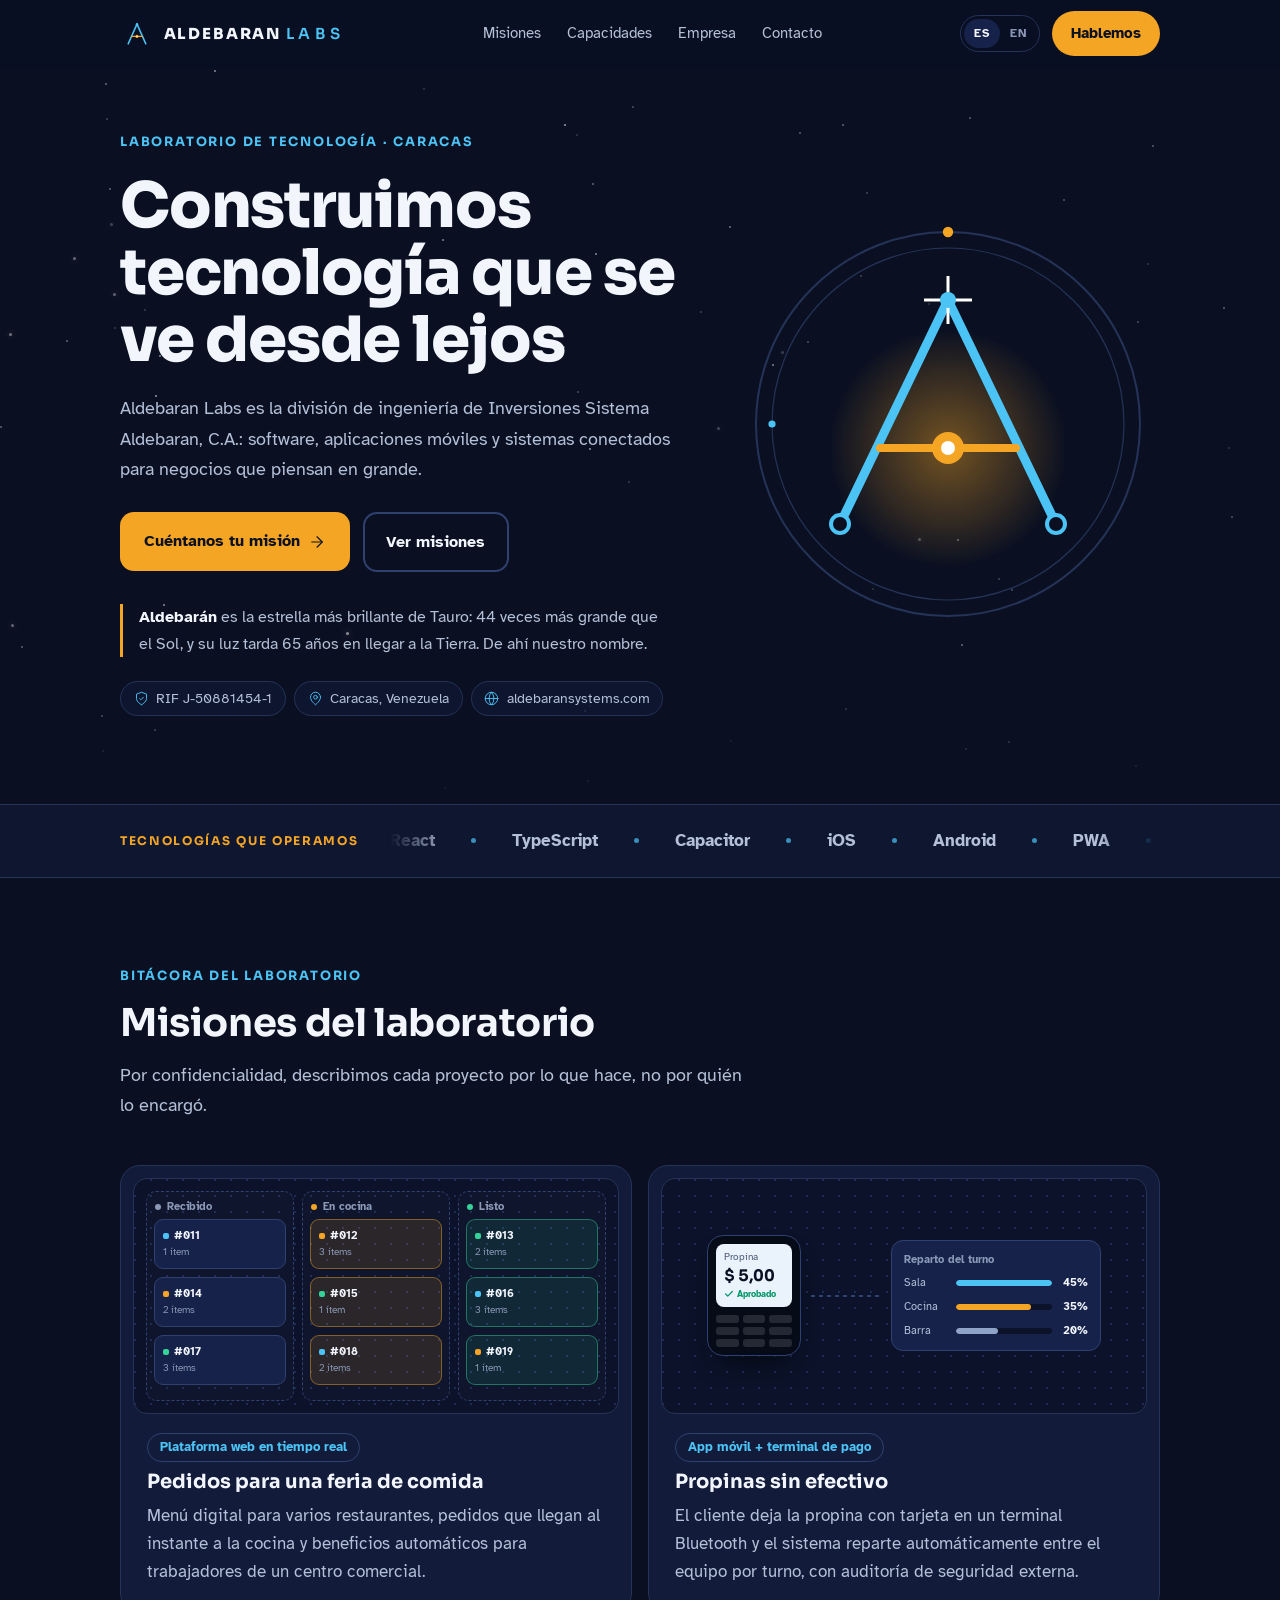
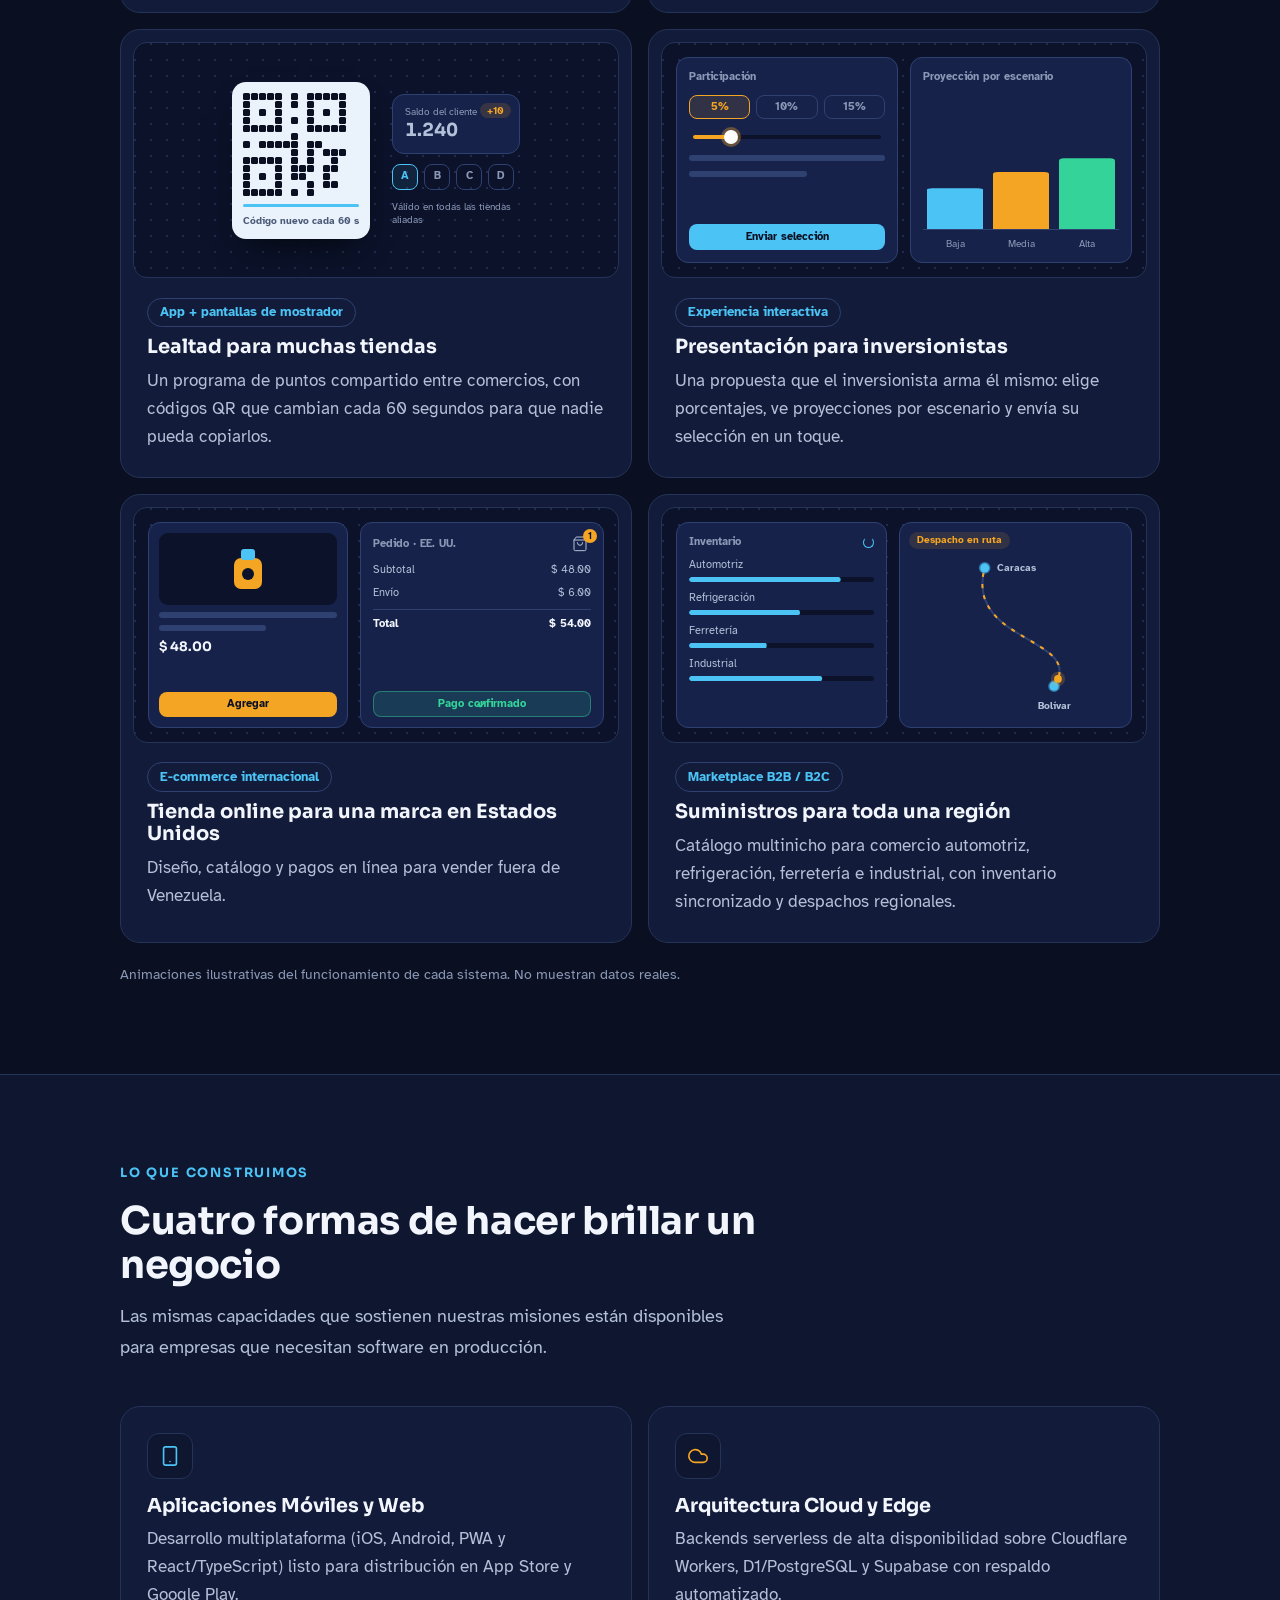
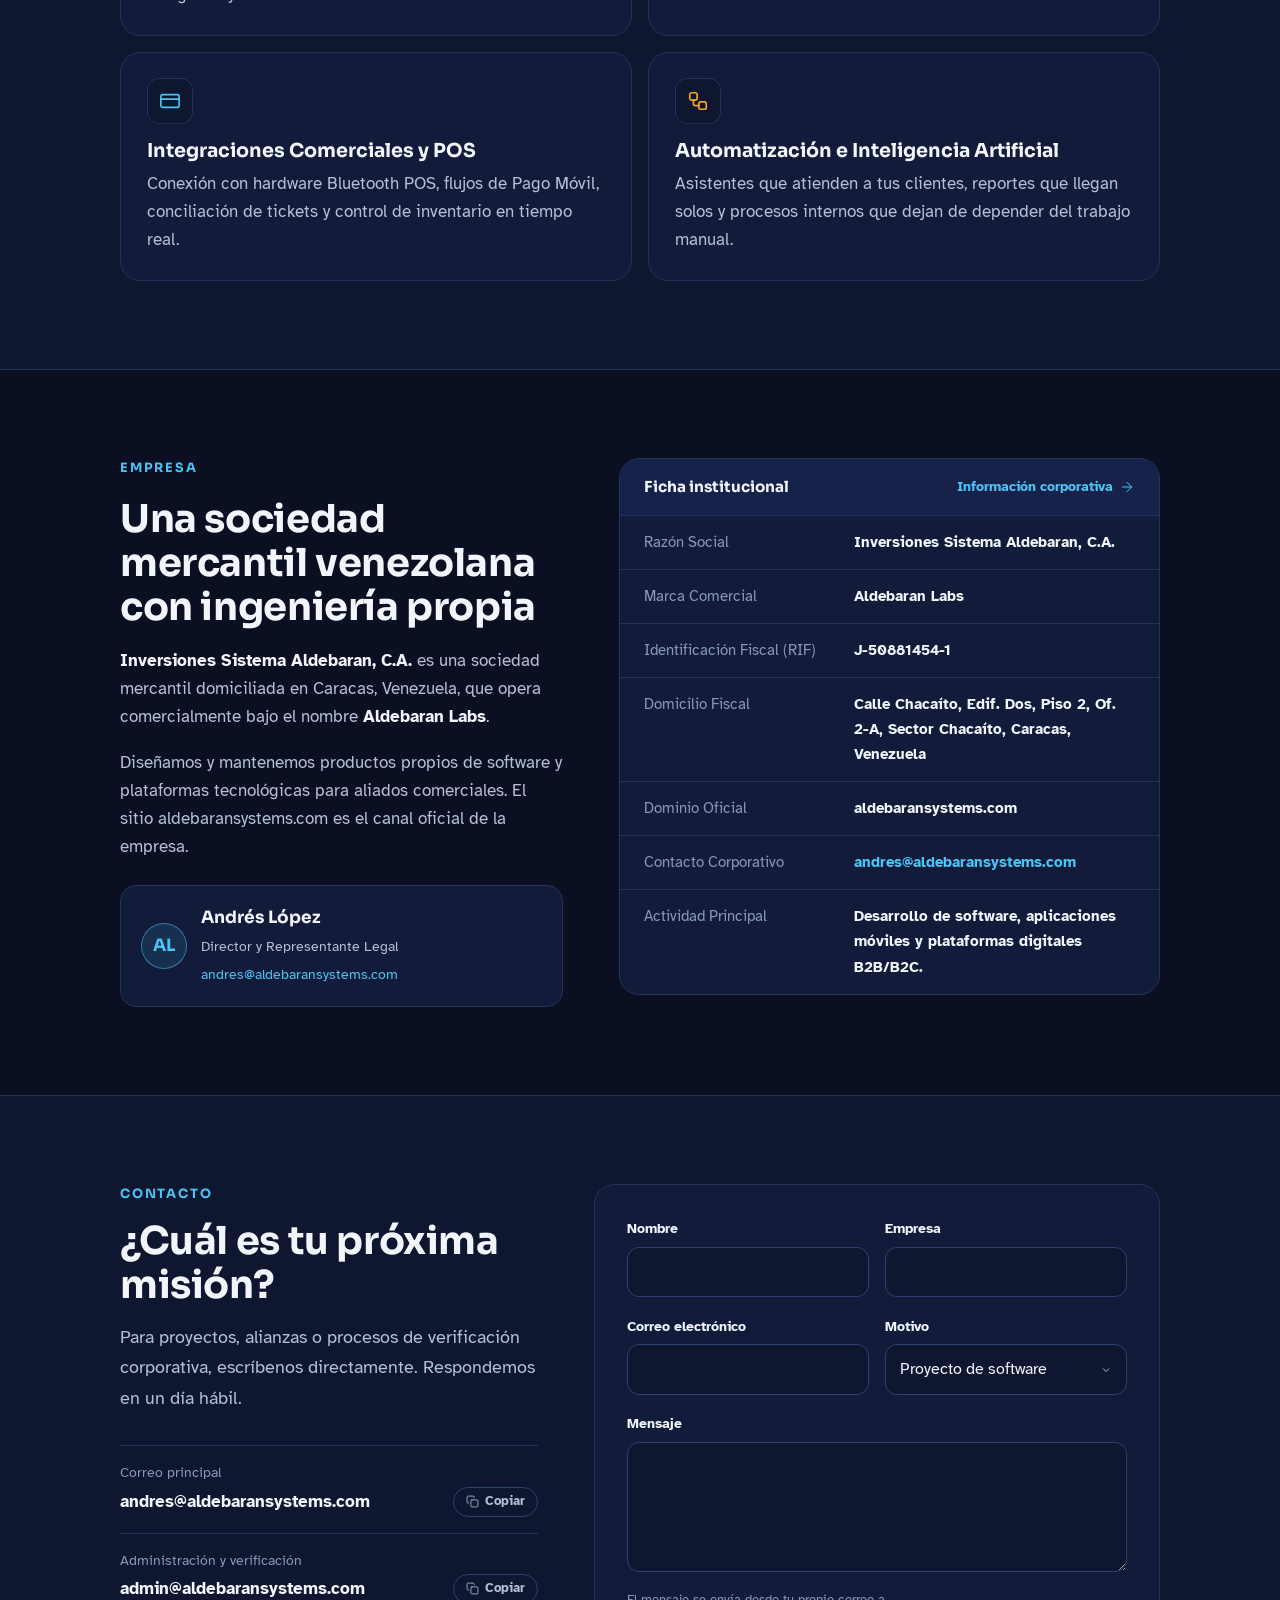
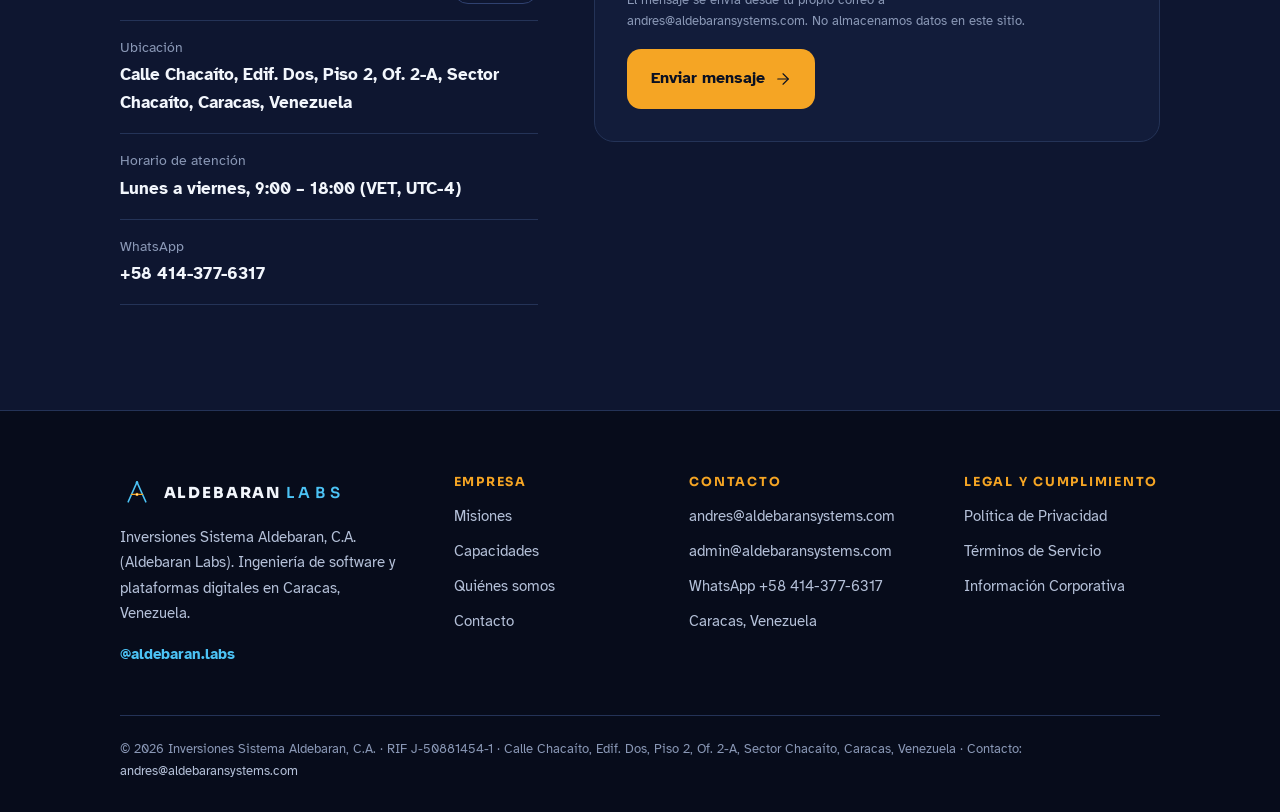
==== commit f9449dc4: "Recupera la identidad original y agrega misiones animadas - Logo, favicon, colores y tipografías ori" ====
--- a/index.html
+++ b/index.html
@@ -3,16 +3,17 @@
 <head>
 <meta charset="utf-8">
 <meta name="viewport" content="width=device-width, initial-scale=1">
-<title>Aldebaran — Inversiones Sistema Aldebaran, C.A. | Ingeniería de Software</title>
-<meta name="description" content="Aldebaran Labs, división de ingeniería de Inversiones Sistema Aldebaran, C.A. (RIF J-50881454-1). Plataformas web, aplicaciones móviles y sistemas para comercio y pagos en Caracas, Venezuela.">
+<script>document.documentElement.classList.add("js")</script>
+<title>Aldebaran Labs — Inversiones Sistema Aldebaran, C.A. | Tecnología que se ve desde lejos</title>
+<meta name="description" content="Aldebaran Labs, laboratorio de tecnología de Inversiones Sistema Aldebaran, C.A. (RIF J-50881454-1): software, aplicaciones móviles y sistemas conectados en Caracas, Venezuela.">
 <link rel="canonical" href="https://aldebaransystems.com/">
 <link rel="alternate" hreflang="es" href="https://aldebaransystems.com/">
 <link rel="alternate" hreflang="en" href="https://aldebaransystems.com/?lang=en">
-<meta name="theme-color" content="#FFFFFF">
+<meta name="theme-color" content="#0A1022">
 <meta property="og:type" content="website">
 <meta property="og:site_name" content="Aldebaran Labs">
-<meta property="og:title" content="Aldebaran — Inversiones Sistema Aldebaran, C.A. | Ingeniería de Software">
-<meta property="og:description" content="Aldebaran Labs, división de ingeniería de Inversiones Sistema Aldebaran, C.A. (RIF J-50881454-1). Plataformas web, aplicaciones móviles y sistemas para comercio y pagos en Caracas, Venezuela.">
+<meta property="og:title" content="Aldebaran Labs — Inversiones Sistema Aldebaran, C.A. | Tecnología que se ve desde lejos">
+<meta property="og:description" content="Aldebaran Labs, laboratorio de tecnología de Inversiones Sistema Aldebaran, C.A. (RIF J-50881454-1): software, aplicaciones móviles y sistemas conectados en Caracas, Venezuela.">
 <meta property="og:url" content="https://aldebaransystems.com/">
 <meta property="og:image" content="https://aldebaransystems.com/assets/img/og-image.png">
 <meta property="og:locale" content="es_VE">
@@ -23,7 +24,7 @@
 <link rel="manifest" href="site.webmanifest">
 <link rel="preconnect" href="https://fonts.googleapis.com">
 <link rel="preconnect" href="https://fonts.gstatic.com" crossorigin>
-<link rel="stylesheet" href="https://fonts.googleapis.com/css2?family=Inter:wght@400;500;600&family=Instrument+Serif:ital@0;1&display=swap">
+<link rel="stylesheet" href="https://fonts.googleapis.com/css2?family=Sora:wght@600;700;800&family=Atkinson+Hyperlegible:wght@400;700&display=swap">
 <link rel="stylesheet" href="assets/css/site.css">
 <script type="application/ld+json">
 {
@@ -64,23 +65,12 @@
     "name": "Andrés López",
     "jobTitle": "Director y Representante Legal"
   },
-  "brand": [
-    {
-      "@type": "Brand",
-      "name": "Aldebaran Labs"
-    },
-    {
-      "@type": "Brand",
-      "name": "PropiPay"
-    },
-    {
-      "@type": "Brand",
-      "name": "Leal Club"
-    },
-    {
-      "@type": "Brand",
-      "name": "Terraza Gourmet"
-    }
+  "brand": {
+    "@type": "Brand",
+    "name": "Aldebaran Labs"
+  },
+  "sameAs": [
+    "https://instagram.com/aldebaran.labs"
   ]
 }
 </script>
@@ -89,12 +79,11 @@
 <a class="skip" href="#main">Saltar al contenido</a>
 <header class="site-header">
   <div class="container">
-    <a class="brand" href="./" aria-label="Aldebaran — inicio">
-      <img class="brand-mark" src="assets/img/logo.svg" alt="" width="28" height="28">
-      <span class="brand-name"><strong>Aldebaran</strong><span data-i18n="brand.legal">Inversiones Sistema Aldebaran, C.A.</span></span>
+    <a class="brand" href="./" aria-label="Aldebaran Labs — inicio">
+      <img src="assets/img/logo.svg" alt="" width="34" height="34"><span>ALDEBARAN <small>LABS</small></span>
     </a>
     <nav class="nav" aria-label="Principal">
-        <a href="#ecosistema" data-i18n="nav.ecosystem">Ecosistema</a>
+        <a href="#proyectos" data-i18n="nav.projects">Misiones</a>
         <a href="#capacidades" data-i18n="nav.capabilities">Capacidades</a>
         <a href="#empresa" data-i18n="nav.company">Empresa</a>
         <a href="#contacto" data-i18n="nav.contact">Contacto</a>
@@ -104,194 +93,234 @@
         <button type="button" data-lang="es" aria-pressed="true">ES</button>
         <button type="button" data-lang="en" aria-pressed="false">EN</button>
       </div>
-      <a class="btn btn-primary btn-sm" href="#contacto" data-i18n="nav.cta">Contactar</a>
+      <a class="btn btn-primary btn-sm" href="#contacto" data-i18n="nav.cta">Hablemos</a>
       <button class="menu-toggle" type="button" aria-label="Menú" aria-expanded="false" aria-controls="mobile-nav"><svg viewBox="0 0 24 24" fill="none" stroke="currentColor" stroke-width="1.5" stroke-linecap="round" stroke-linejoin="round" aria-hidden="true"><path d="M4 6h16M4 12h16M4 18h16"/></svg></button>
     </div>
   </div>
 </header>
 <nav class="mobile-nav" id="mobile-nav" aria-label="Móvil">
-    <a href="#ecosistema" data-i18n="nav.ecosystem">Ecosistema</a>
+    <a href="#proyectos" data-i18n="nav.projects">Misiones</a>
     <a href="#capacidades" data-i18n="nav.capabilities">Capacidades</a>
     <a href="#empresa" data-i18n="nav.company">Empresa</a>
     <a href="#contacto" data-i18n="nav.contact">Contacto</a>
-    <a class="btn btn-primary" href="#contacto" data-i18n="nav.cta">Contactar</a>
+    <a class="btn btn-primary" href="#contacto" data-i18n="nav.cta">Hablemos</a>
 </nav>
 <main id="main">
 <section class="hero">
+  <div class="sky" aria-hidden="true"><span class="shoot"></span></div>
   <div class="container hero-grid">
     <div class="hero-copy">
-      <p class="eyebrow" data-i18n="hero.eyebrow">Inversiones Sistema Aldebaran, C.A. · Caracas, Venezuela</p>
-      <h1 class="h-display" data-i18n="hero.title">Infraestructura de software para comercio, pagos y operación diaria.</h1>
-      <p class="lead" data-i18n="hero.sub">Aldebaran Labs es la división de ingeniería de Inversiones Sistema Aldebaran, C.A. Diseñamos, operamos y escalamos plataformas web, aplicaciones móviles y sistemas conectados para comercios y empresas en Venezuela.</p>
+      <p class="eyebrow" data-i18n="hero.eyebrow">Laboratorio de tecnología · Caracas</p>
+      <h1 class="h-display" data-i18n="hero.title">Construimos tecnología que se ve desde lejos</h1>
+      <p class="lead" data-i18n="hero.sub">Aldebaran Labs es la división de ingeniería de Inversiones Sistema Aldebaran, C.A.: software, aplicaciones móviles y sistemas conectados para negocios que piensan en grande.</p>
       <div class="hero-ctas">
-        <a class="btn btn-primary" href="#ecosistema"><span data-i18n="hero.cta1">Explorar ecosistema</span><svg viewBox="0 0 24 24" fill="none" stroke="currentColor" stroke-width="1.5" stroke-linecap="round" stroke-linejoin="round" aria-hidden="true"><path d="M5 12h14"/><path d="m12 5 7 7-7 7"/></svg></a>
-        <a class="btn btn-secondary" href="#contacto"><span data-i18n="hero.cta2">Contacto corporativo</span></a>
-      </div>
+        <a class="btn btn-primary" href="#contacto"><span data-i18n="hero.cta1">Cuéntanos tu misión</span><svg viewBox="0 0 24 24" fill="none" stroke="currentColor" stroke-width="1.5" stroke-linecap="round" stroke-linejoin="round" aria-hidden="true"><path d="M5 12h14"/><path d="m12 5 7 7-7 7"/></svg></a>
+        <a class="btn btn-secondary" href="#proyectos"><span data-i18n="hero.cta2">Ver misiones</span></a>
+      </div>
+      <p class="fact" data-i18n="hero.fact"><strong>Aldebarán</strong> es la estrella más brillante de Tauro: 44 veces más grande que el Sol, y su luz tarda 65 años en llegar a la Tierra. De ahí nuestro nombre.</p>
       <div class="hero-meta">
         <span><svg viewBox="0 0 24 24" fill="none" stroke="currentColor" stroke-width="1.5" stroke-linecap="round" stroke-linejoin="round" aria-hidden="true"><path d="M12 22s8-4 8-10V5l-8-3-8 3v7c0 6 8 10 8 10"/><path d="m9 12 2 2 4-4"/></svg>RIF J-50881454-1</span>
         <span><svg viewBox="0 0 24 24" fill="none" stroke="currentColor" stroke-width="1.5" stroke-linecap="round" stroke-linejoin="round" aria-hidden="true"><path d="M20 10c0 6-8 12-8 12s-8-6-8-12a8 8 0 0 1 16 0Z"/><circle cx="12" cy="10" r="3"/></svg>Caracas, Venezuela</span>
         <span><svg viewBox="0 0 24 24" fill="none" stroke="currentColor" stroke-width="1.5" stroke-linecap="round" stroke-linejoin="round" aria-hidden="true"><circle cx="12" cy="12" r="10"/><path d="M12 2a14.5 14.5 0 0 0 0 20 14.5 14.5 0 0 0 0-20"/><path d="M2 12h20"/></svg>aldebaransystems.com</span>
       </div>
     </div>
-    <div class="panel" aria-label="Resumen del ecosistema">
-      <div class="panel-bar">
-        <span class="panel-title"><svg viewBox="0 0 24 24" fill="none" stroke="currentColor" stroke-width="1.5" stroke-linecap="round" stroke-linejoin="round" aria-hidden="true"><path d="M22 12h-4l-3 9L9 3l-3 9H2"/></svg><span data-i18n="hp.title">Ecosistema Aldebaran</span></span>
-        <span class="panel-sub" data-i18n="hp.sub">Estado operativo</span>
-      </div>
-      <dl class="panel-stats">
-        <div class="stat"><dt data-i18n="hp.s1">Productos activos</dt><dd>4</dd></div>
-        <div class="stat"><dt data-i18n="hp.s2">Plataformas</dt><dd>Web · iOS · Android</dd></div>
-        <div class="stat"><dt data-i18n="hp.s3">Sede</dt><dd>Caracas</dd></div>
-      </dl>
-      <table class="ptable">
-        <thead><tr>
-          <th data-i18n="hp.c1">Producto</th>
-          <th class="col-cat" data-i18n="hp.c2">Categoría</th>
-          <th class="col-dom" data-i18n="hp.c3">Dominio</th>
-          <th data-i18n="hp.c4">Estado</th>
-        </tr></thead>
-        <tbody>
-            <tr>
-              <td><span class="pname"><span class="pico" style="background:#0F766E">P</span>PropiPay</span></td>
-              <td class="col-cat"><span data-i18n="hp.propipay.cat">Pagos y Hospitalidad</span></td>
-              <td class="pdomain">propipay.app</td>
-              <td><span class="status" data-i18n="hp.propipay.status">Producción</span></td>
-            </tr>
-            <tr>
-              <td><span class="pname"><span class="pico" style="background:#4338CA">L</span>Leal Club</span></td>
-              <td class="col-cat"><span data-i18n="hp.leal.cat">Fidelización Multicomercio</span></td>
-              <td class="pdomain">lealclub.com</td>
-              <td><span class="status" data-i18n="hp.leal.status">Activo</span></td>
-            </tr>
-            <tr>
-              <td><span class="pname"><span class="pico" style="background:#A16207">T</span>Terraza Gourmet</span></td>
-              <td class="col-cat"><span data-i18n="hp.terraza.cat">Operación Gastronómica</span></td>
-              <td class="pdomain">terrazagourmetcm.com</td>
-              <td><span class="status" data-i18n="hp.terraza.status">Producción</span></td>
-            </tr>
-            <tr>
-              <td><span class="pname"><span class="pico" style="background:#1E293B">V</span>VEXBIZ</span></td>
-              <td class="col-cat"><span data-i18n="hp.vexbiz.cat">Marketplace B2B / B2C</span></td>
-              <td class="pdomain">ve.vexbiz.com</td>
-              <td><span class="status" data-i18n="hp.vexbiz.status">Activo</span></td>
-            </tr>
-        </tbody>
-      </table>
+    <div class="emblem" id="emblem" role="img" aria-label="Emblema de Aldebaran Labs: la letra A trazada como constelación">
+      <svg viewBox="0 0 200 200">
+        <defs>
+          <radialGradient id="glow" cx="50%" cy="50%" r="50%">
+            <stop offset="0%" stop-color="#F5A524" stop-opacity=".45"/>
+            <stop offset="100%" stop-color="#F5A524" stop-opacity="0"/>
+          </radialGradient>
+        </defs>
+        <g class="orbit"><circle cx="100" cy="100" r="96" fill="none" stroke="#243357" stroke-width="1"/><circle cx="100" cy="4" r="2.6" fill="#F5A524"/></g>
+        <g class="orbit rev"><circle cx="100" cy="100" r="88" fill="none" stroke="#243357" stroke-width=".6"/><circle cx="12" cy="100" r="1.8" fill="#4CC3F5"/></g>
+        <g class="pop p1"><circle class="glow-breathe" cx="100" cy="112" r="60" fill="url(#glow)"/></g>
+        <path class="draw" d="M100 38 L46 150" stroke="#4CC3F5" stroke-width="4.5" stroke-linecap="round" fill="none"/>
+        <path class="draw d2" d="M100 38 L154 150" stroke="#4CC3F5" stroke-width="4.5" stroke-linecap="round" fill="none"/>
+        <path class="draw d3" d="M66 112 H134" stroke="#F5A524" stroke-width="4" stroke-linecap="round" fill="none"/>
+        <g class="pop p2">
+          <circle cx="46" cy="150" r="4.5" fill="#0A1022" stroke="#4CC3F5" stroke-width="2"/>
+          <circle cx="154" cy="150" r="4.5" fill="#0A1022" stroke="#4CC3F5" stroke-width="2"/>
+          <path d="M100 26 V50 M88 38 H112" stroke="#fff" stroke-width="1.5"/>
+          <circle cx="100" cy="38" r="4" fill="#4CC3F5"/>
+        </g>
+        <g class="pop p3">
+          <circle class="core-pulse" cx="100" cy="112" r="8" fill="none" stroke="#F5A524" stroke-width="1.5"/>
+          <circle cx="100" cy="112" r="8" fill="#F5A524"/>
+          <circle cx="100" cy="112" r="3.5" fill="#fff"/>
+        </g>
+      </svg>
     </div>
   </div>
 </section>
 
-<section class="section" id="ecosistema">
+<section class="stack-band" aria-label="Tecnologías">
+  <div class="container">
+    <p class="stack-label" data-i18n="stack.label">Tecnologías que operamos</p>
+    <div class="marquee"><div class="marquee-track"><span>React</span><span>TypeScript</span><span>Capacitor</span><span>iOS</span><span>Android</span><span>PWA</span><span>Cloudflare Workers</span><span>D1</span><span>Supabase</span><span>PostgreSQL</span><span>Bluetooth POS</span><span>Pago Móvil</span><span>WebSockets</span><span>Automatización con IA</span><span aria-hidden="true">React</span><span aria-hidden="true">TypeScript</span><span aria-hidden="true">Capacitor</span><span aria-hidden="true">iOS</span><span aria-hidden="true">Android</span><span aria-hidden="true">PWA</span><span aria-hidden="true">Cloudflare Workers</span><span aria-hidden="true">D1</span><span aria-hidden="true">Supabase</span><span aria-hidden="true">PostgreSQL</span><span aria-hidden="true">Bluetooth POS</span><span aria-hidden="true">Pago Móvil</span><span aria-hidden="true">WebSockets</span><span aria-hidden="true">Automatización con IA</span></div></div>
+  </div>
+</section>
+
+<section class="section" id="proyectos">
   <div class="container">
     <div class="section-head">
-      <p class="eyebrow" data-i18n="eco.eyebrow">Ecosistema</p>
-      <h2 class="h-section" data-i18n="eco.title">Cuatro productos en operación, una misma base de ingeniería.</h2>
-      <p class="lead" data-i18n="eco.lead">Cada plataforma tiene su propio dominio, equipo operativo y clientes reales. Todas comparten la infraestructura, los estándares de seguridad y el equipo técnico de Aldebaran Labs.</p>
-    </div>
-    <div class="products">
-      <article class="product">
-        <div class="product-head">
-          <div class="product-id">
-            <span class="pico" style="background:#0F766E" aria-hidden="true">P</span>
-            <div><h3>PropiPay</h3><p data-i18n="p.propipay.cat">Pagos y Hospitalidad</p></div>
-          </div>
-          <span class="status" data-i18n="p.propipay.status">Producción</span>
-        </div>
-        <p data-i18n="p.propipay.desc">Plataforma SaaS de gestión y libro contable de propinas digitales para restaurantes y negocios de servicios. Integra terminales Bluetooth (POS) y Pago Móvil con liquidación transparente por turno entre personal y encargados.</p>
-        <dl class="specs">
-          <div><dt data-i18n="p.propipay.l1">Tecnología</dt><dd data-i18n="p.propipay.stack">App Android (Capacitor/React), Cloudflare Workers + D1, auditoría de transacciones.</dd></div>
-          <div><dt data-i18n="p.propipay.l2">Plataformas</dt><dd data-i18n="p.propipay.plat">Android · Web</dd></div>
-        </dl>
-        <div class="product-foot">
-          <span class="mono">propipay.app</span>
-          <a class="link" href="https://propipay.app" target="_blank" rel="noopener noreferrer"><span data-i18n="p.propipay.visit">Visitar propipay.app</span><svg viewBox="0 0 24 24" fill="none" stroke="currentColor" stroke-width="1.5" stroke-linecap="round" stroke-linejoin="round" aria-hidden="true"><path d="M7 7h10v10"/><path d="M7 17 17 7"/></svg></a>
+      <p class="eyebrow reveal" data-i18n="pj.eyebrow">Bitácora del laboratorio</p>
+      <h2 class="h-section reveal" style="--d:60ms" data-i18n="pj.title">Misiones del laboratorio</h2>
+      <p class="lead reveal" style="--d:120ms" data-i18n="pj.lead">Por confidencialidad, describimos cada proyecto por lo que hace, no por quién lo encargó.</p>
+    </div>
+    <div class="projects">
+      <article class="project reveal" style="--d:0ms">
+        <div class="stage st-orders" aria-hidden="true">
+          <div class="lane" style="--c:#8A98B6"><span class="lane-head" data-i18n="s3.l1">Recibido</span></div>
+          <div class="lane" style="--c:#F5A524"><span class="lane-head" data-i18n="s3.l2">En cocina</span></div>
+          <div class="lane" style="--c:#34D399"><span class="lane-head" data-i18n="s3.l3">Listo</span></div>
+          <div class="tickets"><div class="ticket c0" style="top:0px;animation-delay:0s"><b><i style="background:#4CC3F5"></i>#011</b><small data-i18n="s3.t11">1 ítem</small></div><div class="ticket c1" style="top:0px;animation-delay:-3s"><b><i style="background:#F5A524"></i>#012</b><small data-i18n="s3.t12">3 ítems</small></div><div class="ticket c2" style="top:0px;animation-delay:-6s"><b><i style="background:#34D399"></i>#013</b><small data-i18n="s3.t13">2 ítems</small></div><div class="ticket c0" style="top:58px;animation-delay:-1s"><b><i style="background:#F5A524"></i>#014</b><small data-i18n="s3.t14">2 ítems</small></div><div class="ticket c1" style="top:58px;animation-delay:-4s"><b><i style="background:#34D399"></i>#015</b><small data-i18n="s3.t15">1 ítem</small></div><div class="ticket c2" style="top:58px;animation-delay:-7s"><b><i style="background:#4CC3F5"></i>#016</b><small data-i18n="s3.t16">3 ítems</small></div><div class="ticket c0" style="top:116px;animation-delay:-2s"><b><i style="background:#34D399"></i>#017</b><small data-i18n="s3.t17">3 ítems</small></div><div class="ticket c1" style="top:116px;animation-delay:-5s"><b><i style="background:#4CC3F5"></i>#018</b><small data-i18n="s3.t18">2 ítems</small></div><div class="ticket c2" style="top:116px;animation-delay:-8s"><b><i style="background:#F5A524"></i>#019</b><small data-i18n="s3.t19">1 ítem</small></div></div>
+        </div>
+        <div class="project-body">
+          <span class="fmt" data-i18n="pj.orders.fmt">Plataforma web en tiempo real</span>
+          <h3 data-i18n="pj.orders.t">Pedidos para una feria de comida</h3>
+          <p data-i18n="pj.orders.d">Menú digital para varios restaurantes, pedidos que llegan al instante a la cocina y beneficios automáticos para trabajadores de un centro comercial.</p>
         </div>
       </article>
-      <article class="product">
-        <div class="product-head">
-          <div class="product-id">
-            <span class="pico" style="background:#4338CA" aria-hidden="true">L</span>
-            <div><h3>Leal Club</h3><p data-i18n="p.leal.cat">Fidelización Multicomercio</p></div>
-          </div>
-          <span class="status" data-i18n="p.leal.status">Activo</span>
-        </div>
-        <p data-i18n="p.leal.desc">Plataforma móvil y web de lealtad y recompensas para comercios locales. Permite acumulación de puntos mediante códigos QR dinámicos, perfiles de comercio y sistema de beneficios compartidos.</p>
-        <dl class="specs">
-          <div><dt data-i18n="p.leal.l1">Tecnología</dt><dd data-i18n="p.leal.stack">Apps móviles iOS/Android, arquitectura React + Supabase, validación QR en tiempo real.</dd></div>
-          <div><dt data-i18n="p.leal.l2">Plataformas</dt><dd data-i18n="p.leal.plat">iOS · Android · Web</dd></div>
-        </dl>
-        <div class="product-foot">
-          <span class="mono">lealclub.com</span>
-          <a class="link" href="https://lealclub.com" target="_blank" rel="noopener noreferrer"><span data-i18n="p.leal.visit">Visitar lealclub.com</span><svg viewBox="0 0 24 24" fill="none" stroke="currentColor" stroke-width="1.5" stroke-linecap="round" stroke-linejoin="round" aria-hidden="true"><path d="M7 7h10v10"/><path d="M7 17 17 7"/></svg></a>
+      <article class="project reveal" style="--d:110ms">
+        <div class="stage st-tips" aria-hidden="true">
+          <div class="pos">
+            <div class="pos-screen"><small data-i18n="s1.tip">Propina</small><span class="pos-amt">$ 5,00</span><span class="pos-ok"><svg viewBox="0 0 24 24" fill="none" stroke="currentColor" stroke-width="1.5" stroke-linecap="round" stroke-linejoin="round" aria-hidden="true"><path d="M20 6 9 17l-5-5"/></svg><span data-i18n="s1.ok">Aprobado</span></span></div>
+            <div class="pos-keys"><i></i><i></i><i></i><i></i><i></i><i></i><i></i><i></i><i></i></div>
+          </div>
+          <div class="wire"><i></i></div>
+          <div class="split panel-ui">
+            <div class="ui-head"><span data-i18n="s1.head">Reparto del turno</span></div>
+            <div class="row"><span data-i18n="s1.r1">Sala</span><div class="bar"><b style="--w:100%;--c:#4CC3F5"></b></div><em>45%</em></div>
+            <div class="row"><span data-i18n="s1.r2">Cocina</span><div class="bar"><b style="--w:78%;--c:#F5A524"></b></div><em>35%</em></div>
+            <div class="row"><span data-i18n="s1.r3">Barra</span><div class="bar"><b style="--w:44%;--c:#8FA3C8"></b></div><em>20%</em></div>
+          </div>
+        </div>
+        <div class="project-body">
+          <span class="fmt" data-i18n="pj.tips.fmt">App móvil + terminal de pago</span>
+          <h3 data-i18n="pj.tips.t">Propinas sin efectivo</h3>
+          <p data-i18n="pj.tips.d">El cliente deja la propina con tarjeta en un terminal Bluetooth y el sistema reparte automáticamente entre el equipo por turno, con auditoría de seguridad externa.</p>
         </div>
       </article>
-      <article class="product">
-        <div class="product-head">
-          <div class="product-id">
-            <span class="pico" style="background:#A16207" aria-hidden="true">T</span>
-            <div><h3>Terraza Gourmet</h3><p data-i18n="p.terraza.cat">Operación Gastronómica</p></div>
-          </div>
-          <span class="status" data-i18n="p.terraza.status">Producción</span>
-        </div>
-        <p data-i18n="p.terraza.desc">Sistema digital de pedidos y operación en tiempo real para el food court de City Market (Caracas). Conecta a empleados y visitantes con múltiples restaurantes mediante paneles dedicados para cocina, runners y administración del centro comercial.</p>
-        <dl class="specs">
-          <div><dt data-i18n="p.terraza.l1">Tecnología</dt><dd data-i18n="p.terraza.stack">Plataforma web en tiempo real, gestión multitienda, control de comisiones y notificaciones operativas.</dd></div>
-          <div><dt data-i18n="p.terraza.l2">Plataformas</dt><dd data-i18n="p.terraza.plat">Web · Paneles operativos</dd></div>
-        </dl>
-        <div class="product-foot">
-          <span class="mono">terrazagourmetcm.com</span>
-          <a class="link" href="https://terrazagourmetcm.com" target="_blank" rel="noopener noreferrer"><span data-i18n="p.terraza.visit">Visitar terrazagourmetcm.com</span><svg viewBox="0 0 24 24" fill="none" stroke="currentColor" stroke-width="1.5" stroke-linecap="round" stroke-linejoin="round" aria-hidden="true"><path d="M7 7h10v10"/><path d="M7 17 17 7"/></svg></a>
+      <article class="project reveal" style="--d:0ms">
+        <div class="stage st-loyal" aria-hidden="true">
+          <div class="qr-card">
+            <div class="qr" id="qr"><i class="on fx"></i><i class="on fx"></i><i class="on fx"></i><i class="on fx"></i><i class="on fx"></i><i class="fx"></i><i class="on"></i><i class="fx"></i><i class="on fx"></i><i class="on fx"></i><i class="on fx"></i><i class="on fx"></i><i class="on fx"></i><i class="on fx"></i><i class="fx"></i><i class="fx"></i><i class="fx"></i><i class="on fx"></i><i class="fx"></i><i class="on"></i><i class="fx"></i><i class="on fx"></i><i class="fx"></i><i class="fx"></i><i class="fx"></i><i class="on fx"></i><i class="on fx"></i><i class="fx"></i><i class="on fx"></i><i class="fx"></i><i class="on fx"></i><i class="fx"></i><i></i><i class="fx"></i><i class="on fx"></i><i class="fx"></i><i class="on fx"></i><i class="fx"></i><i class="on fx"></i><i class="on fx"></i><i class="fx"></i><i class="fx"></i><i class="fx"></i><i class="on fx"></i><i class="fx"></i><i class="on"></i><i class="fx"></i><i class="on fx"></i><i class="fx"></i><i class="fx"></i><i class="fx"></i><i class="on fx"></i><i class="on fx"></i><i class="on fx"></i><i class="on fx"></i><i class="on fx"></i><i class="on fx"></i><i class="fx"></i><i></i><i class="fx"></i><i class="on fx"></i><i class="on fx"></i><i class="on fx"></i><i class="on fx"></i><i class="on fx"></i><i class="fx"></i><i class="fx"></i><i class="fx"></i><i class="fx"></i><i class="fx"></i><i class="fx"></i><i class="on"></i><i class="fx"></i><i class="fx"></i><i class="fx"></i><i class="fx"></i><i class="fx"></i><i class="fx"></i><i class="on"></i><i></i><i class="on"></i><i class="on"></i><i class="on"></i><i class="on"></i><i class="on"></i><i></i><i class="on"></i><i class="on"></i><i></i><i></i><i></i><i class="fx"></i><i class="fx"></i><i class="fx"></i><i class="fx"></i><i class="fx"></i><i class="fx"></i><i class="on"></i><i></i><i class="on"></i><i></i><i class="on"></i><i class="on"></i><i class="on"></i><i class="on fx"></i><i class="on fx"></i><i class="on fx"></i><i class="on fx"></i><i class="on fx"></i><i class="fx"></i><i class="on"></i><i></i><i class="on"></i><i></i><i></i><i class="on"></i><i></i><i class="on fx"></i><i class="fx"></i><i class="fx"></i><i class="fx"></i><i class="on fx"></i><i class="fx"></i><i class="on"></i><i class="on"></i><i class="on"></i><i></i><i class="on"></i><i class="on"></i><i></i><i class="on fx"></i><i class="fx"></i><i class="on fx"></i><i class="fx"></i><i class="on fx"></i><i class="fx"></i><i class="on"></i><i class="on"></i><i></i><i></i><i class="on"></i><i></i><i></i><i class="on fx"></i><i class="fx"></i><i class="fx"></i><i class="fx"></i><i class="on fx"></i><i class="fx"></i><i></i><i></i><i class="on"></i><i></i><i class="on"></i><i class="on"></i><i></i><i class="on fx"></i><i class="on fx"></i><i class="on fx"></i><i class="on fx"></i><i class="on fx"></i><i class="fx"></i><i class="on"></i><i></i><i class="on"></i><i></i><i></i><i></i><i></i></div>
+            <div class="qr-timer"><b></b></div>
+            <span class="qr-meta" data-i18n="s2.renew">Código nuevo cada 60 s</span>
+          </div>
+          <div class="loyal-side">
+            <div class="points panel-ui"><small data-i18n="s2.bal">Saldo del cliente</small><strong id="pts">1.240</strong><span class="plus">+10</span></div>
+            <div class="merchants" id="merchants"><span class="active">A</span><span>B</span><span>C</span><span>D</span></div>
+            <span class="merchants-label" data-i18n="s2.shared">Válido en todas las tiendas aliadas</span>
+          </div>
+        </div>
+        <div class="project-body">
+          <span class="fmt" data-i18n="pj.loyal.fmt">App + pantallas de mostrador</span>
+          <h3 data-i18n="pj.loyal.t">Lealtad para muchas tiendas</h3>
+          <p data-i18n="pj.loyal.d">Un programa de puntos compartido entre comercios, con códigos QR que cambian cada 60 segundos para que nadie pueda copiarlos.</p>
         </div>
       </article>
-      <article class="product">
-        <div class="product-head">
-          <div class="product-id">
-            <span class="pico" style="background:#1E293B" aria-hidden="true">V</span>
-            <div><h3>VEXBIZ</h3><p data-i18n="p.vexbiz.cat">Marketplace B2B / B2C</p></div>
-          </div>
-          <span class="status" data-i18n="p.vexbiz.status">Activo</span>
-        </div>
-        <p data-i18n="p.vexbiz.desc">Ecosistema digital multinicho para comercio industrial, automotriz, refrigeración, ferretería y suministros en Venezuela. Participamos en el desarrollo comercial, arquitectura digital e integraciones de catálogo y logística.</p>
-        <dl class="specs">
-          <div><dt data-i18n="p.vexbiz.l1">Tecnología</dt><dd data-i18n="p.vexbiz.stack">Catálogo multitienda B2B/B2C, automatización comercial y despliegue regional en Bolívar y Caracas.</dd></div>
-          <div><dt data-i18n="p.vexbiz.l2">Plataformas</dt><dd data-i18n="p.vexbiz.plat">Web</dd></div>
-        </dl>
-        <div class="product-foot">
-          <span class="mono">ve.vexbiz.com</span>
-          <a class="link" href="https://ve.vexbiz.com" target="_blank" rel="noopener noreferrer"><span data-i18n="p.vexbiz.visit">Visitar ve.vexbiz.com</span><svg viewBox="0 0 24 24" fill="none" stroke="currentColor" stroke-width="1.5" stroke-linecap="round" stroke-linejoin="round" aria-hidden="true"><path d="M7 7h10v10"/><path d="M7 17 17 7"/></svg></a>
+      <article class="project reveal" style="--d:110ms">
+        <div class="stage st-invest" aria-hidden="true">
+          <div class="panel-ui inv-ctrl">
+            <div class="ui-head"><span data-i18n="s5.stake">Participación</span></div>
+            <div class="chips"><span class="c0">5%</span><span class="c1">10%</span><span class="c2">15%</span></div>
+            <div class="slider"><b></b><i></i></div>
+            <div class="sk"></div><div class="sk w2"></div>
+            <div class="send"><span data-i18n="s5.send">Enviar selección</span></div>
+          </div>
+          <div class="panel-ui chart">
+            <div class="ui-head"><span data-i18n="s5.proj">Proyección por escenario</span></div>
+            <div class="bars"><b style="--c:#4CC3F5;--h1:.3;--h2:.46;--h3:.62"></b><b style="--c:#F5A524;--h1:.42;--h2:.64;--h3:.84"></b><b style="--c:#34D399;--h1:.52;--h2:.78;--h3:1"></b></div>
+            <div class="bar-labels"><span data-i18n="s5.b1">Baja</span><span data-i18n="s5.b2">Media</span><span data-i18n="s5.b3">Alta</span></div>
+          </div>
+        </div>
+        <div class="project-body">
+          <span class="fmt" data-i18n="pj.invest.fmt">Experiencia interactiva</span>
+          <h3 data-i18n="pj.invest.t">Presentación para inversionistas</h3>
+          <p data-i18n="pj.invest.d">Una propuesta que el inversionista arma él mismo: elige porcentajes, ve proyecciones por escenario y envía su selección en un toque.</p>
         </div>
       </article>
-    </div>
+      <article class="project reveal" style="--d:0ms">
+        <div class="stage st-shop" aria-hidden="true">
+          <div class="panel-ui product-ui">
+            <div class="product-img"><svg viewBox="0 0 56 56"><rect x="14" y="17" width="28" height="31" rx="7" fill="#F5A524"/><rect x="21" y="8" width="14" height="11" rx="3" fill="#4CC3F5"/><circle cx="28" cy="33" r="6" fill="#0B1229"/></svg></div>
+            <div class="sk"></div><div class="sk w2"></div>
+            <div class="price">$ 48.00</div>
+            <div class="add"><span data-i18n="s6.add">Agregar</span></div>
+          </div>
+          <div class="panel-ui checkout">
+            <div class="ui-head"><span data-i18n="s6.order">Pedido · EE. UU.</span><span class="cart"><svg viewBox="0 0 24 24" fill="none" stroke="currentColor" stroke-width="1.5" stroke-linecap="round" stroke-linejoin="round" aria-hidden="true"><path d="M6 2 3 6v14a2 2 0 0 0 2 2h14a2 2 0 0 0 2-2V6l-3-4Z"/><path d="M3 6h18"/><path d="M16 10a4 4 0 0 1-8 0"/></svg><em>1</em></span></div>
+            <div class="line"><span>Subtotal</span><span>$ 48.00</span></div>
+            <div class="line"><span data-i18n="s6.ship">Envío</span><span>$ 6.00</span></div>
+            <div class="line total"><span>Total</span><span>$ 54.00</span></div>
+            <div class="pay"><span class="p1"><span data-i18n="s6.pay">Pagar</span></span><span class="p2"><svg viewBox="0 0 24 24" fill="none" stroke="currentColor" stroke-width="1.5" stroke-linecap="round" stroke-linejoin="round" aria-hidden="true"><path d="M20 6 9 17l-5-5"/></svg><span data-i18n="s6.ok">Pago confirmado</span></span></div>
+          </div>
+        </div>
+        <div class="project-body">
+          <span class="fmt" data-i18n="pj.shop.fmt">E-commerce internacional</span>
+          <h3 data-i18n="pj.shop.t">Tienda online para una marca en Estados Unidos</h3>
+          <p data-i18n="pj.shop.d">Diseño, catálogo y pagos en línea para vender fuera de Venezuela.</p>
+        </div>
+      </article>
+      <article class="project reveal" style="--d:110ms">
+        <div class="stage st-market" aria-hidden="true">
+          <div class="panel-ui inv">
+            <div class="ui-head"><span data-i18n="s4.inv">Inventario</span><span class="sync"></span></div>
+            <div class="inv-row"><span data-i18n="s4.c1">Automotriz</span><div class="bar"><b style="--a:.82;--b:.5;animation-duration:5.2s"></b></div></div><div class="inv-row"><span data-i18n="s4.c2">Refrigeración</span><div class="bar"><b style="--a:.6;--b:.92;animation-duration:6.4s"></b></div></div><div class="inv-row"><span data-i18n="s4.c3">Ferretería</span><div class="bar"><b style="--a:.42;--b:.74;animation-duration:4.6s"></b></div></div><div class="inv-row"><span data-i18n="s4.c4">Industrial</span><div class="bar"><b style="--a:.72;--b:.36;animation-duration:7s"></b></div></div>
+          </div>
+          <div class="panel-ui route">
+            <span class="route-chip" data-i18n="s4.ship">Despacho en ruta</span>
+            <svg viewBox="0 0 160 200" preserveAspectRatio="xMidYMid meet">
+              <path class="route-base" d="M118 160 C 150 112, 30 118, 50 44"/>
+              <path class="route-flow" d="M118 160 C 150 112, 30 118, 50 44"/>
+              <circle class="node-ring" cx="50" cy="44" r="5"/><circle class="node" cx="50" cy="44" r="4.5"/>
+              <circle class="node-ring r2" cx="118" cy="160" r="5"/><circle class="node" cx="118" cy="160" r="4.5"/>
+              <text x="62" y="47">Caracas</text><text x="118" y="182" text-anchor="middle">Bolívar</text>
+              <g><circle r="7" fill="#F5A524" opacity=".2"/><circle r="3.8" fill="#F5A524"/>
+                <animateMotion dur="4.8s" repeatCount="indefinite" path="M118 160 C 150 112, 30 118, 50 44" keyPoints="0;1;1" keyTimes="0;.85;1" calcMode="linear"/></g>
+            </svg>
+          </div>
+        </div>
+        <div class="project-body">
+          <span class="fmt" data-i18n="pj.market.fmt">Marketplace B2B / B2C</span>
+          <h3 data-i18n="pj.market.t">Suministros para toda una región</h3>
+          <p data-i18n="pj.market.d">Catálogo multinicho para comercio automotriz, refrigeración, ferretería e industrial, con inventario sincronizado y despachos regionales.</p>
+        </div>
+      </article>
+    </div>
+    <p class="projects-note" data-i18n="pj.note">Animaciones ilustrativas del funcionamiento de cada sistema. No muestran datos reales.</p>
   </div>
 </section>
 
 <section class="section section-alt" id="capacidades">
   <div class="container">
     <div class="section-head">
-      <p class="eyebrow" data-i18n="caps.eyebrow">Capacidades</p>
-      <h2 class="h-section" data-i18n="caps.title">Lo que construimos y operamos.</h2>
-      <p class="lead" data-i18n="caps.lead">Las mismas capacidades que sostienen nuestros productos están disponibles para aliados comerciales y empresas que necesitan software en producción.</p>
+      <p class="eyebrow reveal" data-i18n="caps.eyebrow">Lo que construimos</p>
+      <h2 class="h-section reveal" style="--d:60ms" data-i18n="caps.title">Cuatro formas de hacer brillar un negocio</h2>
+      <p class="lead reveal" style="--d:120ms" data-i18n="caps.lead">Las mismas capacidades que sostienen nuestras misiones están disponibles para empresas que necesitan software en producción.</p>
     </div>
     <div class="caps">
-      <div class="cap">
-        <span class="cap-ico"><svg viewBox="0 0 24 24" fill="none" stroke="currentColor" stroke-width="1.5" stroke-linecap="round" stroke-linejoin="round" aria-hidden="true"><rect width="14" height="20" x="5" y="2" rx="2"/><path d="M12 18h.01"/></svg></span>
+      <div class="cap reveal" style="--d:0ms">
+        <span class="cap-ico"><svg class="draw-ico" viewBox="0 0 24 24" fill="none" stroke="currentColor" stroke-width="1.5" stroke-linecap="round" stroke-linejoin="round" aria-hidden="true"><rect pathLength="1" width="14" height="20" x="5" y="2" rx="2"/><path pathLength="1" d="M12 18h.01"/></svg></span>
         <h3 class="h-card" data-i18n="cap.0.t">Aplicaciones Móviles y Web</h3>
         <p data-i18n="cap.0.d">Desarrollo multiplataforma (iOS, Android, PWA y React/TypeScript) listo para distribución en App Store y Google Play.</p>
       </div>
-      <div class="cap">
-        <span class="cap-ico"><svg viewBox="0 0 24 24" fill="none" stroke="currentColor" stroke-width="1.5" stroke-linecap="round" stroke-linejoin="round" aria-hidden="true"><path d="M17.5 19H9a7 7 0 1 1 6.71-9h1.79a4.5 4.5 0 1 1 0 9Z"/></svg></span>
+      <div class="cap reveal" style="--d:90ms">
+        <span class="cap-ico"><svg class="draw-ico" viewBox="0 0 24 24" fill="none" stroke="currentColor" stroke-width="1.5" stroke-linecap="round" stroke-linejoin="round" aria-hidden="true"><path pathLength="1" d="M17.5 19H9a7 7 0 1 1 6.71-9h1.79a4.5 4.5 0 1 1 0 9Z"/></svg></span>
         <h3 class="h-card" data-i18n="cap.1.t">Arquitectura Cloud y Edge</h3>
         <p data-i18n="cap.1.d">Backends serverless de alta disponibilidad sobre Cloudflare Workers, D1/PostgreSQL y Supabase con respaldo automatizado.</p>
       </div>
-      <div class="cap">
-        <span class="cap-ico"><svg viewBox="0 0 24 24" fill="none" stroke="currentColor" stroke-width="1.5" stroke-linecap="round" stroke-linejoin="round" aria-hidden="true"><rect width="20" height="14" x="2" y="5" rx="2"/><path d="M2 10h20"/></svg></span>
+      <div class="cap reveal" style="--d:180ms">
+        <span class="cap-ico"><svg class="draw-ico" viewBox="0 0 24 24" fill="none" stroke="currentColor" stroke-width="1.5" stroke-linecap="round" stroke-linejoin="round" aria-hidden="true"><rect pathLength="1" width="20" height="14" x="2" y="5" rx="2"/><path pathLength="1" d="M2 10h20"/></svg></span>
         <h3 class="h-card" data-i18n="cap.2.t">Integraciones Comerciales y POS</h3>
         <p data-i18n="cap.2.d">Conexión con hardware Bluetooth POS, flujos de Pago Móvil, conciliación de tickets y control de inventario en tiempo real.</p>
       </div>
-      <div class="cap">
-        <span class="cap-ico"><svg viewBox="0 0 24 24" fill="none" stroke="currentColor" stroke-width="1.5" stroke-linecap="round" stroke-linejoin="round" aria-hidden="true"><rect width="8" height="8" x="3" y="3" rx="2"/><path d="M7 11v4a2 2 0 0 0 2 2h4"/><rect width="8" height="8" x="13" y="13" rx="2"/></svg></span>
-        <h3 class="h-card" data-i18n="cap.3.t">Automatización Operativa</h3>
-        <p data-i18n="cap.3.d">Flujos internos de reportes, sincronización de catálogos y asistentes operativos diseñados para reducir fricción manual.</p>
+      <div class="cap reveal" style="--d:270ms">
+        <span class="cap-ico"><svg class="draw-ico" viewBox="0 0 24 24" fill="none" stroke="currentColor" stroke-width="1.5" stroke-linecap="round" stroke-linejoin="round" aria-hidden="true"><rect pathLength="1" width="8" height="8" x="3" y="3" rx="2"/><path pathLength="1" d="M7 11v4a2 2 0 0 0 2 2h4"/><rect pathLength="1" width="8" height="8" x="13" y="13" rx="2"/></svg></span>
+        <h3 class="h-card" data-i18n="cap.3.t">Automatización e Inteligencia Artificial</h3>
+        <p data-i18n="cap.3.d">Asistentes que atienden a tus clientes, reportes que llegan solos y procesos internos que dejan de depender del trabajo manual.</p>
       </div>
     </div>
   </div>
@@ -299,9 +328,9 @@
 
 <section class="section" id="empresa">
   <div class="container company">
-    <div class="company-copy">
+    <div class="company-copy reveal">
       <p class="eyebrow" data-i18n="co.eyebrow">Empresa</p>
-      <h2 class="h-section" data-i18n="co.title">Una sociedad mercantil venezolana con productos propios.</h2>
+      <h2 class="h-section" data-i18n="co.title">Una sociedad mercantil venezolana con ingeniería propia</h2>
       <p data-i18n="co.p1"><strong>Inversiones Sistema Aldebaran, C.A.</strong> es una sociedad mercantil domiciliada en Caracas, Venezuela, que opera comercialmente bajo el nombre <strong>Aldebaran Labs</strong>.</p>
       <p data-i18n="co.p2">Diseñamos y mantenemos productos propios de software y plataformas tecnológicas para aliados comerciales. El sitio aldebaransystems.com es el canal oficial de la empresa.</p>
       <div class="person">
@@ -313,19 +342,19 @@
         </div>
       </div>
     </div>
-    <div class="facts">
+    <div class="facts reveal" style="--d:120ms">
       <div class="facts-head">
         <h3 data-i18n="co.facts">Ficha institucional</h3>
         <a class="link" href="legal/"><span data-i18n="co.more">Información corporativa</span><svg viewBox="0 0 24 24" fill="none" stroke="currentColor" stroke-width="1.5" stroke-linecap="round" stroke-linejoin="round" aria-hidden="true"><path d="M5 12h14"/><path d="m12 5 7 7-7 7"/></svg></a>
       </div>
       <dl>
-          <div><dt data-i18n="f.1.l">Razón Social</dt><dd>Inversiones Sistema Aldebaran, C.A.</dd></div>
-          <div><dt data-i18n="f.2.l">Marca Comercial</dt><dd>Aldebaran Labs</dd></div>
-          <div><dt data-i18n="f.3.l">Identificación Fiscal (RIF)</dt><dd>J-50881454-1</dd></div>
-          <div><dt data-i18n="f.4.l">Domicilio Fiscal</dt><dd>Calle Chacaíto, Edif. Dos, Piso 2, Of. 2-A, Sector Chacaíto, Caracas, Venezuela</dd></div>
-          <div><dt data-i18n="f.5.l">Dominio Oficial</dt><dd>aldebaransystems.com</dd></div>
-          <div><dt data-i18n="f.6.l">Contacto Corporativo</dt><dd><a href="mailto:andres@aldebaransystems.com">andres@aldebaransystems.com</a></dd></div>
-          <div><dt data-i18n="f.7.l">Actividad Principal</dt><dd data-i18n="f.7.v">Desarrollo de software, aplicaciones móviles y plataformas digitales B2B/B2C.</dd></div>
+          <div class="reveal" style="--d:0ms"><dt data-i18n="f.1.l">Razón Social</dt><dd>Inversiones Sistema Aldebaran, C.A.</dd></div>
+          <div class="reveal" style="--d:60ms"><dt data-i18n="f.2.l">Marca Comercial</dt><dd>Aldebaran Labs</dd></div>
+          <div class="reveal" style="--d:120ms"><dt data-i18n="f.3.l">Identificación Fiscal (RIF)</dt><dd>J-50881454-1</dd></div>
+          <div class="reveal" style="--d:180ms"><dt data-i18n="f.4.l">Domicilio Fiscal</dt><dd>Calle Chacaíto, Edif. Dos, Piso 2, Of. 2-A, Sector Chacaíto, Caracas, Venezuela</dd></div>
+          <div class="reveal" style="--d:240ms"><dt data-i18n="f.5.l">Dominio Oficial</dt><dd>aldebaransystems.com</dd></div>
+          <div class="reveal" style="--d:300ms"><dt data-i18n="f.6.l">Contacto Corporativo</dt><dd><a href="mailto:andres@aldebaransystems.com">andres@aldebaransystems.com</a></dd></div>
+          <div class="reveal" style="--d:360ms"><dt data-i18n="f.7.l">Actividad Principal</dt><dd data-i18n="f.7.v">Desarrollo de software, aplicaciones móviles y plataformas digitales B2B/B2C.</dd></div>
       </dl>
     </div>
   </div>
@@ -333,10 +362,10 @@
 
 <section class="section section-alt" id="contacto">
   <div class="container contact">
-    <div>
+    <div class="reveal">
       <div class="section-head" style="margin-bottom:0">
         <p class="eyebrow" data-i18n="ct.eyebrow">Contacto</p>
-        <h2 class="h-section" data-i18n="ct.title">Hablemos.</h2>
+        <h2 class="h-section" data-i18n="ct.title">¿Cuál es tu próxima misión?</h2>
         <p class="lead" data-i18n="ct.lead">Para proyectos, alianzas o procesos de verificación corporativa, escríbenos directamente. Respondemos en un día hábil.</p>
       </div>
       <dl class="channels">
@@ -344,10 +373,10 @@
         <div class="channel"><dt data-i18n="ch.2">Administración y verificación</dt><dd><a href="mailto:admin@aldebaransystems.com">admin@aldebaransystems.com</a><button class="copy-btn" type="button" data-copy="admin@aldebaransystems.com"><svg viewBox="0 0 24 24" fill="none" stroke="currentColor" stroke-width="1.5" stroke-linecap="round" stroke-linejoin="round" aria-hidden="true"><rect width="13" height="13" x="9" y="9" rx="2"/><path d="M5 15H4a2 2 0 0 1-2-2V4a2 2 0 0 1 2-2h9a2 2 0 0 1 2 2v1"/></svg><span data-i18n="ch.2.copy">Copiar</span></button></dd></div>
         <div class="channel"><dt data-i18n="ch.3">Ubicación</dt><dd><span>Calle Chacaíto, Edif. Dos, Piso 2, Of. 2-A, Sector Chacaíto, Caracas, Venezuela</span></dd></div>
         <div class="channel"><dt data-i18n="ch.4">Horario de atención</dt><dd><span data-i18n="ch.4v">Lunes a viernes, 9:00 – 18:00 (VET, UTC-4)</span></dd></div>
-        <div class="channel"><dt data-i18n="ch.5">WhatsApp (secundario)</dt><dd><a href="https://wa.me/584143776317" target="_blank" rel="noopener noreferrer">+58 414-377-6317</a></dd></div>
+        <div class="channel"><dt data-i18n="ch.5">WhatsApp</dt><dd><a href="https://wa.me/584143776317" target="_blank" rel="noopener noreferrer">+58 414-377-6317</a></dd></div>
       </dl>
     </div>
-    <form class="form" id="contact-form" novalidate>
+    <form class="form reveal" id="contact-form" style="--d:120ms" novalidate>
       <div class="form-row">
         <div class="field">
           <label for="f-name" data-i18n="fl.name">Nombre</label>
@@ -394,28 +423,26 @@
   <div class="container">
     <div class="footer-grid">
       <div class="footer-about">
-        <a class="brand" href="./">
-          <img class="brand-mark" src="assets/img/logo.svg" alt="" width="28" height="28">
-          <span class="brand-name"><strong>Aldebaran</strong></span>
-        </a>
+        <a class="brand" href="./"><img src="assets/img/logo.svg" alt="" width="34" height="34"><span>ALDEBARAN <small>LABS</small></span></a>
         <p data-i18n="footer.about">Inversiones Sistema Aldebaran, C.A. (Aldebaran Labs). Ingeniería de software y plataformas digitales en Caracas, Venezuela.</p>
-      </div>
-      <div class="footer-col">
-        <h4 data-i18n="footer.ecosystem">Ecosistema</h4>
-        <ul>
-          <li><a href="https://propipay.app" target="_blank" rel="noopener noreferrer">PropiPay</a></li>
-          <li><a href="https://lealclub.com" target="_blank" rel="noopener noreferrer">Leal Club</a></li>
-          <li><a href="https://terrazagourmetcm.com" target="_blank" rel="noopener noreferrer">Terraza Gourmet</a></li>
-          <li><a href="https://ve.vexbiz.com" target="_blank" rel="noopener noreferrer">VEXBIZ</a></li>
-        </ul>
+        <a class="ig" href="https://instagram.com/aldebaran.labs" target="_blank" rel="noopener noreferrer">@aldebaran.labs</a>
       </div>
       <div class="footer-col">
         <h4 data-i18n="footer.company">Empresa</h4>
         <ul>
+          <li><a href="#proyectos" data-i18n="footer.projects">Misiones</a></li>
           <li><a href="#capacidades" data-i18n="footer.capabilities">Capacidades</a></li>
           <li><a href="#empresa" data-i18n="footer.about.link">Quiénes somos</a></li>
           <li><a href="#contacto" data-i18n="footer.contact">Contacto</a></li>
+        </ul>
+      </div>
+      <div class="footer-col">
+        <h4 data-i18n="footer.reach">Contacto</h4>
+        <ul>
           <li><a href="mailto:andres@aldebaransystems.com">andres@aldebaransystems.com</a></li>
+          <li><a href="mailto:admin@aldebaransystems.com">admin@aldebaransystems.com</a></li>
+          <li><a href="https://wa.me/584143776317" target="_blank" rel="noopener noreferrer">WhatsApp +58 414-377-6317</a></li>
+          <li>Caracas, Venezuela</li>
         </ul>
       </div>
       <div class="footer-col">
@@ -434,74 +461,84 @@
 </footer>
 <script type="application/json" id="i18n-en">
 {
- "hp.propipay.cat": "Payments & Hospitality",
- "hp.propipay.status": "Production",
- "hp.leal.cat": "Multi-merchant Loyalty",
- "hp.leal.status": "Active",
- "hp.terraza.cat": "Food Service Operations",
- "hp.terraza.status": "Production",
- "hp.vexbiz.cat": "B2B / B2C Marketplace",
- "hp.vexbiz.status": "Active",
- "hero.eyebrow": "Inversiones Sistema Aldebaran, C.A. · Caracas, Venezuela",
- "hero.title": "Software infrastructure for commerce, payments and daily operations.",
- "hero.sub": "Aldebaran Labs is the engineering division of Inversiones Sistema Aldebaran, C.A. We design, operate and scale web platforms, mobile applications and connected systems for merchants and companies in Venezuela.",
- "hero.cta1": "Explore the ecosystem",
- "hero.cta2": "Corporate contact",
- "hp.title": "Aldebaran ecosystem",
- "hp.sub": "Operational status",
- "hp.s1": "Active products",
- "hp.s2": "Platforms",
- "hp.s3": "Headquarters",
- "hp.c1": "Product",
- "hp.c2": "Category",
- "hp.c3": "Domain",
- "hp.c4": "Status",
- "p.propipay.cat": "Payments & Hospitality",
- "p.propipay.status": "Production",
- "p.propipay.desc": "SaaS platform and ledger for digital tips in restaurants and service businesses. Integrates Bluetooth POS terminals and Pago Móvil, with transparent per-shift settlement between staff and managers.",
- "p.propipay.l1": "Technology",
- "p.propipay.stack": "Android app (Capacitor/React), Cloudflare Workers + D1, transaction auditing.",
- "p.propipay.l2": "Platforms",
- "p.propipay.plat": "Android · Web",
- "p.propipay.visit": "Visit propipay.app",
- "p.leal.cat": "Multi-merchant Loyalty",
- "p.leal.status": "Active",
- "p.leal.desc": "Mobile and web loyalty and rewards platform for local merchants. Supports point accrual through dynamic QR codes, merchant profiles and a shared benefits system.",
- "p.leal.l1": "Technology",
- "p.leal.stack": "iOS/Android mobile apps, React + Supabase architecture, real-time QR validation.",
- "p.leal.l2": "Platforms",
- "p.leal.plat": "iOS · Android · Web",
- "p.leal.visit": "Visit lealclub.com",
- "p.terraza.cat": "Food Service Operations",
- "p.terraza.status": "Production",
- "p.terraza.desc": "Real-time digital ordering and operations system for the City Market food court in Caracas. Connects employees and visitors with multiple restaurants through dedicated panels for kitchens, runners and mall administration.",
- "p.terraza.l1": "Technology",
- "p.terraza.stack": "Real-time web platform, multi-store management, commission control and operational notifications.",
- "p.terraza.l2": "Platforms",
- "p.terraza.plat": "Web · Operations panels",
- "p.terraza.visit": "Visit terrazagourmetcm.com",
- "p.vexbiz.cat": "B2B / B2C Marketplace",
- "p.vexbiz.status": "Active",
- "p.vexbiz.desc": "Multi-niche digital ecosystem for industrial, automotive, refrigeration, hardware and supply commerce in Venezuela. We contribute commercial development, digital architecture, and catalog and logistics integrations.",
- "p.vexbiz.l1": "Technology",
- "p.vexbiz.stack": "B2B/B2C multi-store catalog, sales automation and regional rollout in Bolívar and Caracas.",
- "p.vexbiz.l2": "Platforms",
- "p.vexbiz.plat": "Web",
- "p.vexbiz.visit": "Visit ve.vexbiz.com",
- "eco.eyebrow": "Ecosystem",
- "eco.title": "Four products in operation, one engineering foundation.",
- "eco.lead": "Each platform has its own domain, operations and real customers. All of them share the infrastructure, security standards and technical team of Aldebaran Labs.",
+ "hero.eyebrow": "Technology lab · Caracas",
+ "hero.title": "We build technology you can see from afar",
+ "hero.sub": "Aldebaran Labs is the engineering division of Inversiones Sistema Aldebaran, C.A.: software, mobile apps and connected systems for businesses that think big.",
+ "hero.cta1": "Tell us your mission",
+ "hero.cta2": "See our missions",
+ "hero.fact": "<strong>Aldebaran<\/strong> is the brightest star in Taurus: 44 times larger than the Sun, and its light takes 65 years to reach Earth. That is where our name comes from.",
+ "stack.label": "Technologies we operate",
+ "s3.t11": "1 item",
+ "s3.t12": "3 items",
+ "s3.t13": "2 items",
+ "s3.t14": "2 items",
+ "s3.t15": "1 item",
+ "s3.t16": "3 items",
+ "s3.t17": "3 items",
+ "s3.t18": "2 items",
+ "s3.t19": "1 item",
+ "s3.l1": "Received",
+ "s3.l2": "In kitchen",
+ "s3.l3": "Ready",
+ "s1.tip": "Tip",
+ "s1.ok": "Approved",
+ "s1.head": "Shift split",
+ "s1.r1": "Floor",
+ "s1.r2": "Kitchen",
+ "s1.r3": "Bar",
+ "s2.renew": "New code every 60 s",
+ "s2.bal": "Customer balance",
+ "s2.shared": "Valid at every partner store",
+ "s5.stake": "Stake",
+ "s5.send": "Send selection",
+ "s5.proj": "Projection by scenario",
+ "s5.b1": "Low",
+ "s5.b2": "Mid",
+ "s5.b3": "High",
+ "s6.add": "Add to cart",
+ "s6.order": "Order · USA",
+ "s6.ship": "Shipping",
+ "s6.pay": "Pay now",
+ "s6.ok": "Payment confirmed",
+ "s4.c1": "Automotive",
+ "s4.c2": "Refrigeration",
+ "s4.c3": "Hardware",
+ "s4.c4": "Industrial",
+ "s4.inv": "Inventory",
+ "s4.ship": "Shipment en route",
+ "pj.orders.fmt": "Real-time web platform",
+ "pj.orders.t": "Ordering for a food court",
+ "pj.orders.d": "A digital menu for several restaurants, orders that reach the kitchen instantly and automatic perks for the employees of a shopping mall.",
+ "pj.tips.fmt": "Mobile app + payment terminal",
+ "pj.tips.t": "Cashless tipping",
+ "pj.tips.d": "Customers tip by card on a Bluetooth terminal and the system splits it automatically across the team on each shift, with an external security audit.",
+ "pj.loyal.fmt": "App + counter displays",
+ "pj.loyal.t": "Loyalty across many stores",
+ "pj.loyal.d": "A points program shared by several merchants, with QR codes that change every 60 seconds so nobody can copy them.",
+ "pj.invest.fmt": "Interactive experience",
+ "pj.invest.t": "Investor presentation",
+ "pj.invest.d": "A proposal investors build themselves: they pick percentages, see projections by scenario and send their selection in one tap.",
+ "pj.shop.fmt": "International e-commerce",
+ "pj.shop.t": "Online store for a US brand",
+ "pj.shop.d": "Design, catalog and online payments to sell outside Venezuela.",
+ "pj.market.fmt": "B2B / B2C marketplace",
+ "pj.market.t": "Supplies for an entire region",
+ "pj.market.d": "A multi-niche catalog for automotive, refrigeration, hardware and industrial trade, with synced inventory and regional deliveries.",
+ "pj.eyebrow": "Lab logbook",
+ "pj.title": "Lab missions",
+ "pj.lead": "Out of confidentiality, we describe each project by what it does, not by who commissioned it.",
+ "pj.note": "Illustrative animations of how each system works. They show no real data.",
  "cap.0.t": "Mobile & Web Applications",
  "cap.0.d": "Cross-platform development (iOS, Android, PWA and React/TypeScript) ready for distribution on the App Store and Google Play.",
  "cap.1.t": "Cloud & Edge Architecture",
  "cap.1.d": "High-availability serverless backends on Cloudflare Workers, D1/PostgreSQL and Supabase with automated backups.",
  "cap.2.t": "Commerce & POS Integrations",
  "cap.2.d": "Bluetooth POS hardware integration, Pago Móvil flows, ticket reconciliation and real-time inventory control.",
- "cap.3.t": "Operational Automation",
- "cap.3.d": "Internal reporting flows, catalog synchronization and operational assistants designed to reduce manual work.",
- "caps.eyebrow": "Capabilities",
- "caps.title": "What we build and operate.",
- "caps.lead": "The same capabilities behind our products are available to commercial partners and companies that need software in production.",
+ "cap.3.t": "Automation & Artificial Intelligence",
+ "cap.3.d": "Assistants that serve your customers, reports that arrive on their own and internal processes that no longer depend on manual work.",
+ "caps.eyebrow": "What we build",
+ "caps.title": "Four ways to make a business shine",
+ "caps.lead": "The same capabilities behind our missions are available to companies that need software in production.",
  "f.1.l": "Legal name",
  "f.2.l": "Trade name",
  "f.3.l": "Tax ID (RIF)",
@@ -511,7 +548,7 @@
  "f.7.l": "Principal activity",
  "f.7.v": "Software development, mobile applications and B2B/B2C digital platforms.",
  "co.eyebrow": "Company",
- "co.title": "A Venezuelan company with its own products.",
+ "co.title": "A Venezuelan company with in-house engineering",
  "co.p1": "<strong>Inversiones Sistema Aldebaran, C.A.<\/strong> is a commercial company domiciled in Caracas, Venezuela, operating under the trade name <strong>Aldebaran Labs<\/strong>.",
  "co.p2": "We design and maintain our own software products and technology platforms for commercial partners. The aldebaransystems.com website is the company’s official channel.",
  "co.role": "Director and Legal Representative",
@@ -524,14 +561,14 @@
  "ch.3": "Location",
  "ch.4": "Business hours",
  "ch.4v": "Monday to Friday, 9:00 AM – 6:00 PM (VET, UTC-4)",
- "ch.5": "WhatsApp (secondary)",
+ "ch.5": "WhatsApp",
  "fr.r1": "Software project",
  "fr.r2": "Commercial partnership",
  "fr.r3": "Product support",
  "fr.r4": "Corporate verification",
  "fr.r5": "Other",
  "ct.eyebrow": "Contact",
- "ct.title": "Let’s talk.",
+ "ct.title": "What is your next mission?",
  "ct.lead": "For projects, partnerships or corporate verification processes, write to us directly. We reply within one business day.",
  "fl.name": "Name",
  "fe.req": "This field is required.",
@@ -544,8 +581,8 @@
  "fs.ok": "We opened your email app with the message ready. If it didn’t open, write to andres@aldebaransystems.com.",
  "fs.note": "The message is sent from your own email to andres@aldebaransystems.com. We do not store data on this site.",
  "fs.send": "Send message",
- "meta.title": "Aldebaran — Inversiones Sistema Aldebaran, C.A. | Software Engineering",
- "meta.description": "Aldebaran Labs, the engineering division of Inversiones Sistema Aldebaran, C.A. (RIF J-50881454-1). Web platforms, mobile apps and systems for commerce and payments in Caracas, Venezuela."
+ "meta.title": "Aldebaran Labs — Inversiones Sistema Aldebaran, C.A. | Technology you can see from afar",
+ "meta.description": "Aldebaran Labs, the technology lab of Inversiones Sistema Aldebaran, C.A. (RIF J-50881454-1): software, mobile apps and connected systems in Caracas, Venezuela."
 }
 </script>
 <script src="assets/js/main.js" defer></script>
--- a/assets/css/site.css
+++ b/assets/css/site.css
@@ -1,280 +1,515 @@
 /* ==========================================================================
    Aldebaran Labs — Inversiones Sistema Aldebaran, C.A.
-   Hoja de estilos corporativa. Sin dependencias, sin build.
+   Identidad original: azul noche, cian y ámbar. Sin dependencias, sin build.
    ========================================================================== */
 
 :root {
-  --bg: #FFFFFF;
-  --bg-alt: #F7F8FA;
-  --line: #E5E7EB;
-  --line-strong: #D1D5DB;
-  --text: #111827;
-  --text-2: #4B5563;
-  --text-3: #6B7280;
-  --ink: #1E293B;
-  --ink-hover: #0F172A;
-  --accent: #2563EB;
-  --ok: #15803D;
-  --ok-bg: #F0FDF4;
-  --radius: 12px;
-  --radius-sm: 8px;
-  --max: 72rem;
-  --header-h: 64px;
-  --font: "Inter", ui-sans-serif, system-ui, -apple-system, "Segoe UI", Roboto, sans-serif;
-  --serif: "Instrument Serif", ui-serif, Georgia, serif;
+  --bg: #0A1022;
+  --bg-2: #0E1630;
+  --bg-3: #070C1B;
+  --surface: #121C3A;
+  --surface-2: #16224A;
+  --line: #243357;
+  --line-2: #2F4170;
+  --text: #F2F6FC;
+  --muted: #B4C0D8;
+  --muted-2: #8A98B6;
+  --cyan: #4CC3F5;
+  --amber: #F5A524;
+  --ok: #34D399;
+  --radius: 20px;
+  --radius-sm: 12px;
+  --max: 68rem;
+  --header-h: 68px;
+  --ease: cubic-bezier(.2, .7, .2, 1);
+  --head: "Sora", "Atkinson Hyperlegible", system-ui, sans-serif;
+  --body: "Atkinson Hyperlegible", system-ui, -apple-system, "Segoe UI", sans-serif;
   --mono: ui-monospace, "SF Mono", Menlo, Consolas, monospace;
+  color-scheme: dark;
 }
 
 *, *::before, *::after { box-sizing: border-box; }
-html { -webkit-text-size-adjust: 100%; scroll-behavior: smooth; scroll-padding-top: calc(var(--header-h) + 16px); }
-@media (prefers-reduced-motion: reduce) { html { scroll-behavior: auto; } }
-body {
-  margin: 0; background: var(--bg); color: var(--text);
-  font-family: var(--font); font-size: 16px; line-height: 1.6;
-  font-feature-settings: "cv11", "ss01"; -webkit-font-smoothing: antialiased;
-  text-rendering: optimizeLegibility;
-}
+html { -webkit-text-size-adjust: 100%; scroll-behavior: smooth; scroll-padding-top: calc(var(--header-h) + 16px); background: var(--bg); }
+body { margin: 0; background: var(--bg); color: var(--text); font-family: var(--body); font-size: 17px; line-height: 1.65; -webkit-font-smoothing: antialiased; overflow-x: clip; }
 img, svg { display: block; max-width: 100%; }
 a { color: inherit; text-decoration: none; }
 p { margin: 0; }
-h1, h2, h3, h4 { margin: 0; font-weight: 600; color: var(--text); }
+h1, h2, h3, h4 { margin: 0; font-family: var(--head); color: var(--text); line-height: 1.15; }
 ul, ol { margin: 0; padding: 0; }
 button { font: inherit; color: inherit; }
-:focus-visible { outline: 2px solid var(--accent); outline-offset: 2px; border-radius: 4px; }
-::selection { background: #DBEAFE; }
+:focus-visible { outline: 3px solid var(--amber); outline-offset: 3px; border-radius: 6px; }
+::selection { background: rgba(76, 195, 245, .3); }
 
 .container { max-width: var(--max); margin: 0 auto; padding-inline: 24px; }
-.skip { position: absolute; left: -9999px; top: 8px; z-index: 100; background: var(--ink); color: #fff; padding: 8px 14px; border-radius: var(--radius-sm); }
+.skip { position: absolute; left: -9999px; top: 8px; z-index: 100; background: var(--amber); color: var(--bg); font-weight: 700; padding: 8px 14px; border-radius: 10px; }
 .skip:focus { left: 16px; }
-.sr-only { position: absolute; width: 1px; height: 1px; overflow: hidden; clip: rect(0 0 0 0); white-space: nowrap; }
 
 /* --- Tipografía ---------------------------------------------------------- */
-.eyebrow { font-size: 12px; font-weight: 500; letter-spacing: .08em; text-transform: uppercase; color: var(--text-3); }
-.h-display { font-size: clamp(2.375rem, 5.2vw, 3.75rem); line-height: 1.05; letter-spacing: -0.035em; font-weight: 600; }
-.h-section { font-size: clamp(1.75rem, 3.2vw, 2.5rem); line-height: 1.12; letter-spacing: -0.028em; font-weight: 600; }
-.h-card { font-size: 1.125rem; line-height: 1.35; letter-spacing: -0.011em; font-weight: 600; }
-.lead { font-size: 1.125rem; line-height: 1.6; color: var(--text-2); max-width: 38rem; }
-.muted { color: var(--text-3); }
-.serif { font-family: var(--serif); font-weight: 400; letter-spacing: -0.01em; }
-.mono { font-family: var(--mono); font-size: .875em; }
+.eyebrow { font-family: var(--head); font-weight: 700; font-size: .8rem; letter-spacing: .14em; text-transform: uppercase; color: var(--cyan); }
+.h-display { font-size: clamp(2.4rem, 6.4vw, 3.9rem); font-weight: 800; letter-spacing: -0.02em; line-height: 1.07; }
+.h-section { font-size: clamp(1.7rem, 4.2vw, 2.4rem); font-weight: 700; letter-spacing: -0.01em; }
+.h-card { font-size: 1.2rem; font-weight: 700; }
+.lead { font-size: 1.15rem; color: var(--muted); max-width: 40rem; }
+.muted { color: var(--muted-2); }
 
 /* --- Botones ------------------------------------------------------------- */
-.btn {
-  display: inline-flex; align-items: center; justify-content: center; gap: 8px;
-  height: 44px; padding: 0 18px; border-radius: var(--radius-sm);
-  font-size: 15px; font-weight: 500; letter-spacing: -0.005em; white-space: nowrap;
-  border: 1px solid transparent; cursor: pointer;
-  transition: background-color .15s ease, border-color .15s ease, color .15s ease;
-}
-.btn svg { width: 16px; height: 16px; }
-.btn-primary { background: var(--ink); color: #fff; }
-.btn-primary:hover { background: var(--ink-hover); }
-.btn-secondary { background: #fff; color: var(--text); border-color: var(--line-strong); }
-.btn-secondary:hover { border-color: var(--text-3); }
-.btn-sm { height: 36px; padding: 0 14px; font-size: 14px; }
-.link { color: var(--accent); font-weight: 500; display: inline-flex; align-items: center; gap: 6px; }
-.link:hover { text-decoration: underline; text-underline-offset: 3px; }
-.link svg { width: 14px; height: 14px; }
+.btn { display: inline-flex; align-items: center; justify-content: center; gap: .55rem; min-height: 52px; padding: .9rem 1.35rem; border-radius: 14px; font-weight: 700; font-size: 1.02rem; border: 2px solid transparent; cursor: pointer; transition: transform .25s var(--ease), box-shadow .25s var(--ease), border-color .2s, background-color .2s; white-space: nowrap; }
+.btn svg { width: 18px; height: 18px; transition: transform .25s var(--ease); }
+.btn:hover svg { transform: translateX(3px); }
+.btn-primary { background: var(--amber); color: var(--bg); }
+.btn-primary:hover { transform: translateY(-2px); box-shadow: 0 12px 28px -10px rgba(245, 165, 36, .6); }
+.btn-secondary { border-color: var(--line-2); color: var(--text); }
+.btn-secondary:hover { border-color: var(--cyan); transform: translateY(-2px); }
+.btn-sm { min-height: 40px; padding: .5rem 1.05rem; border-radius: 999px; font-size: .95rem; }
+.link { color: var(--cyan); font-weight: 700; display: inline-flex; align-items: center; gap: 6px; }
+.link svg { width: 16px; height: 16px; transition: transform .25s var(--ease); }
+.link:hover svg { transform: translateX(3px); }
 
 /* --- Header -------------------------------------------------------------- */
-.site-header {
-  position: sticky; top: 0; z-index: 50; height: var(--header-h);
-  background: rgba(255,255,255,.92); border-bottom: 1px solid var(--line);
-  -webkit-backdrop-filter: saturate(180%) blur(8px); backdrop-filter: saturate(180%) blur(8px);
-}
-.site-header .container { height: 100%; display: flex; align-items: center; gap: 32px; }
-.brand { display: inline-flex; align-items: center; gap: 10px; flex-shrink: 0; }
-.brand-mark { width: 28px; height: 28px; }
-.brand-name { display: flex; flex-direction: column; line-height: 1.1; }
-.brand-name strong { font-size: 16px; font-weight: 600; letter-spacing: -0.02em; }
-.brand-name span { font-size: 11px; color: var(--text-3); letter-spacing: .01em; }
-.nav { display: flex; gap: 4px; margin-left: auto; margin-right: auto; }
-.nav a { font-size: 14px; color: var(--text-2); padding: 8px 12px; border-radius: 6px; transition: color .15s, background-color .15s; }
-.nav a:hover { color: var(--text); background: var(--bg-alt); }
+.site-header { position: sticky; top: 0; z-index: 50; height: var(--header-h); background: rgba(10, 16, 34, .72); border-bottom: 1px solid transparent; -webkit-backdrop-filter: blur(12px) saturate(140%); backdrop-filter: blur(12px) saturate(140%); transition: border-color .3s, background-color .3s; }
+.site-header.scrolled { border-bottom-color: var(--line); background: rgba(10, 16, 34, .9); }
+.site-header .container { height: 100%; display: flex; align-items: center; gap: 28px; }
+.brand { display: inline-flex; align-items: center; gap: .6rem; flex-shrink: 0; font-family: var(--head); font-weight: 800; letter-spacing: .12em; font-size: .95rem; }
+.brand img { width: 34px; height: 34px; transition: transform .6s var(--ease); }
+.brand:hover img { transform: rotate(-8deg) scale(1.06); }
+.brand small { color: var(--cyan); font-weight: 600; letter-spacing: .3em; font-size: inherit; }
+.nav { display: flex; gap: 2px; margin-inline: auto; }
+.nav a { font-size: .95rem; color: var(--muted); padding: 8px 12px; border-radius: 10px; position: relative; transition: color .2s; }
+.nav a::after { content: ""; position: absolute; left: 12px; right: 12px; bottom: 4px; height: 2px; border-radius: 2px; background: var(--cyan); transform: scaleX(0); transform-origin: left; transition: transform .3s var(--ease); }
+.nav a:hover { color: var(--text); }
+.nav a:hover::after { transform: scaleX(1); }
 .header-actions { display: flex; align-items: center; gap: 12px; }
-.lang { display: inline-flex; border: 1px solid var(--line); border-radius: 6px; padding: 2px; }
-.lang button { border: 0; background: transparent; font-size: 12px; font-weight: 500; letter-spacing: .04em; color: var(--text-3); padding: 4px 8px; border-radius: 4px; cursor: pointer; }
-.lang button[aria-pressed="true"] { background: var(--bg-alt); color: var(--text); }
-.menu-toggle { display: none; width: 40px; height: 40px; border: 1px solid var(--line); background: #fff; border-radius: var(--radius-sm); align-items: center; justify-content: center; cursor: pointer; }
-.menu-toggle svg { width: 18px; height: 18px; }
+.lang { display: inline-flex; border: 1px solid var(--line); border-radius: 999px; padding: 3px; }
+.lang button { border: 0; background: transparent; font-size: .78rem; font-weight: 700; letter-spacing: .06em; color: var(--muted-2); padding: 4px 10px; border-radius: 999px; cursor: pointer; transition: background-color .2s, color .2s; }
+.lang button[aria-pressed="true"] { background: var(--surface-2); color: var(--text); }
+.menu-toggle { display: none; width: 42px; height: 42px; border: 1px solid var(--line); background: transparent; border-radius: 12px; align-items: center; justify-content: center; cursor: pointer; }
+.menu-toggle svg { width: 20px; height: 20px; }
 .mobile-nav { display: none; }
-
-@media (max-width: 880px) {
+@media (max-width: 900px) {
   .nav, .header-actions .btn { display: none; }
   .header-actions { margin-left: auto; }
-  .site-header .container { gap: 16px; }
+  .site-header .container { gap: 14px; }
   .menu-toggle { display: inline-flex; }
-  .mobile-nav { display: block; position: fixed; inset: var(--header-h) 0 auto 0; background: #fff; border-bottom: 1px solid var(--line); padding: 8px 24px 24px; transform: translateY(-8px); opacity: 0; visibility: hidden; transition: opacity .15s, transform .15s, visibility .15s; z-index: 49; }
+  .mobile-nav { display: block; position: fixed; inset: var(--header-h) 0 auto 0; background: var(--bg-2); border-bottom: 1px solid var(--line); padding: 8px 24px 24px; transform: translateY(-8px); opacity: 0; visibility: hidden; transition: opacity .2s, transform .2s, visibility .2s; z-index: 49; }
   .mobile-nav.open { transform: none; opacity: 1; visibility: visible; }
-  .mobile-nav a:not(.btn) { display: block; padding: 14px 0; border-bottom: 1px solid var(--line); font-size: 16px; }
-  .mobile-nav .btn { width: 100%; margin-top: 16px; }
-}
-
-@media (max-width: 480px) { .brand-name span { display: none; } }
+  .mobile-nav a:not(.btn) { display: block; padding: 14px 0; border-bottom: 1px solid var(--line); font-size: 1.05rem; }
+  .mobile-nav .btn { width: 100%; margin-top: 18px; }
+}
+@media (max-width: 400px) {
+  .site-header .container { padding-inline: 16px; gap: 10px; }
+  .brand { font-size: .8rem; letter-spacing: .08em; gap: .45rem; }
+  .brand img { width: 30px; height: 30px; }
+  .brand small { letter-spacing: .16em; }
+  .header-actions { gap: 8px; }
+  .lang button { padding: 4px 8px; }
+  .menu-toggle { width: 40px; height: 40px; }
+}
+
+/* --- Cielo --------------------------------------------------------------- */
+.sky { position: absolute; inset: 0; pointer-events: none; overflow: hidden; }
+.sky i { position: absolute; width: 2px; height: 2px; border-radius: 50%; background: #fff; opacity: var(--o, .3); }
+.sky i.big { width: 3px; height: 3px; box-shadow: 0 0 6px rgba(255, 255, 255, .6); }
+.sky .shoot { position: absolute; top: 14%; left: 62%; width: 120px; height: 1.5px; border-radius: 2px; background: linear-gradient(90deg, rgba(255,255,255,0), rgba(255,255,255,.9)); opacity: 0; transform: rotate(-24deg); }
+
+/* --- Hero ---------------------------------------------------------------- */
+.hero { position: relative; overflow: hidden; padding: 64px 0 88px; }
+.hero::after { content: ""; position: absolute; inset: auto 0 0 0; height: 140px; background: linear-gradient(180deg, rgba(10,16,34,0), var(--bg)); pointer-events: none; }
+.hero .container { position: relative; z-index: 1; }
+.hero-grid { display: grid; gap: 2.5rem; align-items: center; grid-template-columns: minmax(0, 1.15fr) minmax(0, .85fr); }
+.hero-copy { display: grid; gap: 1.25rem; }
+.hero-copy .h-display { max-width: 13ch; }
+.hero-ctas { display: flex; flex-wrap: wrap; gap: .8rem; margin-top: .5rem; }
+.fact { margin-top: .75rem; border-left: 3px solid var(--amber); padding-left: 1rem; color: var(--muted); max-width: 34rem; font-size: 1rem; }
+.fact strong { color: var(--text); }
+.hero-meta { display: flex; flex-wrap: wrap; gap: .5rem; margin-top: .25rem; }
+.hero-meta span { display: inline-flex; align-items: center; gap: .45rem; font-size: .88rem; color: var(--muted); border: 1px solid var(--line); background: rgba(18, 28, 58, .6); border-radius: 999px; padding: .3rem .8rem; }
+.hero-meta svg { width: 15px; height: 15px; color: var(--cyan); }
+.emblem { justify-self: center; width: min(400px, 80vw); transition: transform .4s var(--ease); }
+.emblem svg { width: 100%; height: auto; overflow: visible; }
+@media (max-width: 900px) {
+  .hero { padding: 40px 0 72px; }
+  .hero-grid { grid-template-columns: minmax(0, 1fr); gap: 1.5rem; }
+  .emblem { order: -1; width: min(230px, 62vw); }
+}
+
+/* --- Banda de tecnologías ------------------------------------------------ */
+.stack-band { border-block: 1px solid var(--line); background: var(--bg-2); }
+.stack-band .container { display: flex; align-items: center; gap: 2rem; min-height: 72px; }
+.stack-label { font-family: var(--head); font-size: .75rem; font-weight: 700; letter-spacing: .14em; text-transform: uppercase; color: var(--amber); white-space: nowrap; flex-shrink: 0; }
+.marquee { position: relative; overflow: hidden; flex: 1; min-width: 0; -webkit-mask-image: linear-gradient(90deg, transparent, #000 8%, #000 92%, transparent); mask-image: linear-gradient(90deg, transparent, #000 8%, #000 92%, transparent); }
+.marquee-track { display: flex; width: max-content; }
+.marquee-track span { display: inline-flex; align-items: center; gap: 2.25rem; padding-right: 2.25rem; font-weight: 700; color: var(--muted); white-space: nowrap; }
+.marquee-track span::after { content: ""; width: 5px; height: 5px; border-radius: 50%; background: var(--cyan); opacity: .7; }
+@media (max-width: 720px) { .stack-band .container { flex-direction: column; align-items: stretch; gap: .6rem; padding-block: 1.1rem; } }
 
 /* --- Secciones ----------------------------------------------------------- */
-.section { padding: 96px 0; }
-.section-alt { background: var(--bg-alt); border-top: 1px solid var(--line); border-bottom: 1px solid var(--line); }
-.section-head { display: grid; gap: 16px; margin-bottom: 48px; max-width: 44rem; }
-@media (max-width: 720px) { .section { padding: 72px 0; } .section-head { margin-bottom: 36px; } }
-
-/* --- Hero ---------------------------------------------------------------- */
-.hero { padding: 88px 0 96px; border-bottom: 1px solid var(--line); }
-.hero-grid { display: grid; gap: 56px; align-items: center; grid-template-columns: minmax(0, .92fr) minmax(0, 1.08fr); }
-.hero-copy { display: grid; gap: 24px; }
-.hero-copy .h-display { max-width: 15ch; }
-.hero-ctas { display: flex; flex-wrap: wrap; gap: 12px; margin-top: 8px; }
-.hero-meta { display: flex; flex-wrap: wrap; gap: 8px 24px; margin-top: 16px; padding-top: 24px; border-top: 1px solid var(--line); font-size: 13px; color: var(--text-3); }
-.hero-meta span { display: inline-flex; align-items: center; gap: 8px; }
-.hero-meta svg { width: 14px; height: 14px; }
-@media (max-width: 960px) { .hero { padding: 56px 0 72px; } .hero-grid { grid-template-columns: 1fr; gap: 48px; } }
-
-/* Panel tipo consola */
-.panel { background: #fff; border: 1px solid var(--line); border-radius: var(--radius); box-shadow: 0 1px 2px rgba(17,24,39,.04), 0 12px 32px -12px rgba(17,24,39,.10); overflow: hidden; }
-.panel-bar { display: flex; align-items: center; justify-content: space-between; gap: 12px; padding: 12px 16px; border-bottom: 1px solid var(--line); background: var(--bg-alt); }
-.panel-title { font-size: 13px; font-weight: 500; display: inline-flex; align-items: center; gap: 8px; }
-.panel-title svg { width: 14px; height: 14px; color: var(--text-3); }
-.panel-sub { font-size: 12px; color: var(--text-3); }
-.panel-stats { display: grid; grid-template-columns: repeat(3, 1fr); border-bottom: 1px solid var(--line); }
-.stat { padding: 16px; display: grid; gap: 2px; }
-.stat + .stat { border-left: 1px solid var(--line); }
-.stat dt { font-size: 12px; color: var(--text-3); }
-.stat dd { margin: 0; font-size: 17px; line-height: 1.35; font-weight: 600; letter-spacing: -0.02em; font-variant-numeric: tabular-nums; }
-.ptable { width: 100%; border-collapse: collapse; font-size: 13px; }
-.ptable th { text-align: left; font-weight: 500; font-size: 12px; color: var(--text-3); padding: 10px 14px; border-bottom: 1px solid var(--line); }
-.ptable td { padding: 12px 14px; border-bottom: 1px solid var(--line); vertical-align: middle; }
-.ptable tr:last-child td { border-bottom: 0; }
-.ptable .pname { display: flex; align-items: center; gap: 10px; font-weight: 500; white-space: nowrap; }
-.ptable .col-cat { color: var(--text-2); }
-.ptable .pdomain { color: var(--text-3); font-family: var(--mono); font-size: 12px; }
-.pico { width: 24px; height: 24px; border-radius: 6px; display: grid; place-items: center; font-size: 11px; font-weight: 600; color: #fff; flex-shrink: 0; }
-.status { display: inline-flex; align-items: center; gap: 6px; font-size: 12px; font-weight: 500; color: var(--ok); background: var(--ok-bg); padding: 2px 8px; border-radius: 999px; white-space: nowrap; }
-.status::before { content: ""; width: 6px; height: 6px; border-radius: 50%; background: currentColor; }
-@media (max-width: 1100px) and (min-width: 961px) { .ptable .col-cat { display: none; } }
-@media (max-width: 600px) { .ptable .col-cat, .ptable .pdomain, .ptable .col-dom { display: none; } .stat { padding: 14px 12px; } .stat dd { font-size: 14px; } }
-
-/* --- Ecosistema ---------------------------------------------------------- */
-.products { display: grid; grid-template-columns: repeat(2, minmax(0, 1fr)); gap: 16px; }
-.product { background: #fff; border: 1px solid var(--line); border-radius: var(--radius); padding: 28px; display: flex; flex-direction: column; gap: 20px; transition: border-color .15s; }
-.product:hover { border-color: var(--line-strong); }
-.product-head { display: flex; align-items: flex-start; justify-content: space-between; gap: 16px; }
-.product-id { display: flex; align-items: center; gap: 14px; }
-.product-id .pico { width: 40px; height: 40px; border-radius: 10px; font-size: 15px; }
-.product-id h3 { font-size: 20px; letter-spacing: -0.02em; }
-.product-id p { font-size: 13px; color: var(--text-3); margin-top: 2px; }
-.product > p { color: var(--text-2); font-size: 15px; }
-.specs { display: grid; gap: 0; border-top: 1px solid var(--line); margin-top: auto; }
-.specs div { display: grid; grid-template-columns: 110px 1fr; gap: 16px; padding: 12px 0; border-bottom: 1px solid var(--line); font-size: 14px; }
-.specs dt { color: var(--text-3); }
-.specs dd { margin: 0; color: var(--text); }
-.product-foot { display: flex; align-items: center; justify-content: space-between; gap: 12px; }
-.product-foot .mono { color: var(--text-3); }
-@media (max-width: 600px) { .product-foot .mono { display: none; } .product-foot { justify-content: flex-start; } .product-head { flex-wrap: wrap; } }
-@media (max-width: 820px) { .products { grid-template-columns: 1fr; } .product { padding: 24px; } .specs div { grid-template-columns: 96px 1fr; } }
+.section { padding: 88px 0; border-top: 1px solid var(--line); position: relative; }
+.stack-band + .section { border-top: 0; }
+.section-alt { background: var(--bg-2); }
+.section-head { display: grid; gap: .9rem; margin-bottom: 2.75rem; max-width: 44rem; }
+@media (max-width: 720px) { .section { padding: 68px 0; } .section-head { margin-bottom: 2rem; } }
+
+/* --- Misiones (proyectos) ------------------------------------------------ */
+.projects { display: grid; grid-template-columns: repeat(2, minmax(0, 1fr)); gap: 1rem; }
+.project { background: var(--surface); border: 1px solid var(--line); border-radius: var(--radius); padding: 12px 12px 26px; display: flex; flex-direction: column; gap: 1.2rem; transition: transform .35s var(--ease), border-color .35s, box-shadow .35s var(--ease); }
+.project:hover { transform: translateY(-4px); border-color: rgba(76, 195, 245, .45); box-shadow: 0 24px 48px -24px rgba(0, 0, 0, .7), 0 0 0 1px rgba(76, 195, 245, .08); }
+.project-body { padding: 0 14px; display: flex; flex-direction: column; gap: .55rem; flex: 1; }
+.fmt { align-self: flex-start; font-size: .8rem; font-weight: 700; color: var(--cyan); border: 1px solid var(--line-2); border-radius: 999px; padding: .2rem .75rem; }
+.project h3 { font-size: 1.22rem; }
+.project p { color: var(--muted); }
+.projects-note { margin-top: 1.25rem; font-size: .88rem; color: var(--muted-2); }
+@media (max-width: 860px) { .projects { grid-template-columns: minmax(0, 1fr); } }
+
+/* Escenario de animación */
+.stage { position: relative; height: 236px; border-radius: 14px; background-color: #0B1229; background-image: radial-gradient(circle at 1px 1px, #1E2B52 1px, transparent 0); background-size: 16px 16px; border: 1px solid var(--line); overflow: hidden; font-size: 11px; line-height: 1.35; color: var(--muted); }
+.stage .panel-ui { background: var(--surface-2); border: 1px solid var(--line-2); border-radius: 12px; }
+.stage .ui-head { font-size: 10.5px; color: var(--muted-2); font-weight: 700; display: flex; justify-content: space-between; align-items: center; gap: 6px; }
+
+/* 1 · Propinas */
+.st-tips { display: flex; align-items: center; justify-content: center; padding: 0 18px; }
+.pos { width: 94px; flex-shrink: 0; background: #060B18; border: 1px solid var(--line-2); border-radius: 16px; padding: 8px; box-shadow: 0 14px 28px -14px rgba(0, 0, 0, .8); }
+.pos-screen { background: #EAF3FB; color: #0A1022; border-radius: 8px; padding: 7px 8px; display: grid; gap: 1px; }
+.pos-screen small { font-size: 9.5px; color: #4B5A78; }
+.pos-amt { font-family: var(--head); font-size: 16px; font-weight: 700; font-variant-numeric: tabular-nums; }
+.pos-ok { display: inline-flex; align-items: center; gap: 3px; font-size: 9px; font-weight: 700; color: #059669; }
+.pos-ok svg { width: 10px; height: 10px; stroke-width: 3; }
+.pos-keys { display: grid; grid-template-columns: repeat(3, 1fr); gap: 4px; margin-top: 8px; }
+.pos-keys i { height: 8px; border-radius: 3px; background: rgba(255, 255, 255, .12); }
+.wire { position: relative; flex: 1; min-width: 26px; max-width: 70px; height: 2px; margin: 0 10px; background: repeating-linear-gradient(90deg, var(--line-2) 0 4px, transparent 4px 8px); }
+.wire i { position: absolute; top: 50%; left: calc(100% - 8px); width: 8px; height: 8px; margin-top: -4px; border-radius: 50%; background: var(--cyan); box-shadow: 0 0 0 4px rgba(76, 195, 245, .18), 0 0 12px var(--cyan); opacity: 0; }
+.split { flex: 1.4; max-width: 210px; padding: 12px; display: grid; gap: 9px; }
+.split .row { display: grid; grid-template-columns: 44px minmax(0, 1fr) 28px; align-items: center; gap: 8px; }
+.split .bar { height: 6px; border-radius: 3px; background: #0B1229; overflow: hidden; }
+.split .bar b { display: block; height: 100%; width: var(--w); border-radius: 3px; background: var(--c); transform-origin: left; }
+.split em { font-style: normal; text-align: right; color: var(--text); font-weight: 700; font-variant-numeric: tabular-nums; }
+
+@media (max-width: 420px) {
+  .st-tips { padding: 0 12px; }
+  .pos { width: 82px; }
+  .wire { margin: 0 6px; min-width: 18px; }
+  .split .row { grid-template-columns: 38px minmax(0, 1fr) 26px; gap: 6px; }
+  .st-invest, .st-shop, .st-market { gap: 8px; padding: 10px; }
+  .bars, .bar-labels { gap: 6px; }
+  .st-loyal { gap: 12px; padding: 0 10px; }
+  .loyal-side { width: 112px; }
+}
+@media (max-width: 340px) {
+  .brand { font-size: .72rem; letter-spacing: .05em; }
+  .brand small { letter-spacing: .1em; }
+  .lang button { padding: 3px 6px; font-size: .72rem; }
+  .qr { grid-template-columns: repeat(13, 6px); grid-auto-rows: 6px; }
+}
+
+/* 2 · Lealtad */
+.st-loyal { display: flex; align-items: center; justify-content: center; gap: 22px; padding: 0 16px; }
+.qr-card { background: #EAF3FB; border-radius: 14px; padding: 11px; display: grid; gap: 8px; box-shadow: 0 16px 32px -16px rgba(0, 0, 0, .8); }
+.qr { display: grid; grid-template-columns: repeat(13, 7px); grid-auto-rows: 7px; gap: 1px; }
+.qr i { border-radius: 1.5px; transition: background-color .35s; }
+.qr i.on { background: #0A1022; }
+.qr-timer { height: 3px; border-radius: 2px; background: #C9D6E6; overflow: hidden; }
+.qr-timer b { display: block; height: 100%; background: var(--cyan); transform-origin: left; }
+.qr-meta { font-size: 9.5px; color: #4B5A78; font-weight: 700; }
+.loyal-side { display: grid; gap: 10px; width: 128px; }
+.points { padding: 10px 12px; position: relative; display: grid; }
+.points small { font-size: 10px; color: var(--muted-2); }
+.points strong { font-family: var(--head); font-size: 18px; font-variant-numeric: tabular-nums; }
+.points .plus { position: absolute; right: 8px; top: 8px; font-size: 10px; font-weight: 700; color: var(--amber); background: rgba(245, 165, 36, .14); border-radius: 999px; padding: 1px 7px; }
+.merchants { display: flex; gap: 6px; }
+.merchants span { width: 26px; height: 26px; border-radius: 8px; border: 1px solid var(--line-2); display: grid; place-items: center; font-weight: 700; color: var(--muted-2); transition: border-color .3s, color .3s, background-color .3s; }
+.merchants span.active { border-color: var(--cyan); color: var(--cyan); background: rgba(76, 195, 245, .1); }
+.merchants-label { font-size: 10px; color: var(--muted-2); }
+
+/* 3 · Pedidos */
+.st-orders { padding: 12px; display: grid; grid-template-columns: repeat(3, minmax(0, 1fr)); gap: 8px; }
+.lane { border: 1px dashed var(--line-2); border-radius: 10px; padding: 8px; background: rgba(255, 255, 255, .015); }
+.lane-head { display: flex; align-items: center; gap: 6px; font-size: 10.5px; font-weight: 700; color: var(--muted-2); }
+.lane-head::before { content: ""; width: 6px; height: 6px; border-radius: 50%; background: var(--c); }
+.tickets { position: absolute; inset: 40px 12px 12px; }
+.ticket { position: absolute; left: 8px; width: calc((100% - 16px) / 3 - 16px); height: 50px; padding: 7px 8px; border-radius: 9px; background: var(--surface-2); border: 1px solid var(--line-2); display: grid; align-content: center; gap: 2px; }
+.ticket b { display: flex; align-items: center; gap: 5px; color: var(--text); font-size: 11px; }
+.ticket b i { width: 6px; height: 6px; border-radius: 2px; }
+.ticket small { font-size: 9.5px; color: var(--muted-2); }
+.ticket.c1 { transform: translateX(calc(100% + 24px)); background: rgba(245, 165, 36, .12); border-color: rgba(245, 165, 36, .45); }
+.ticket.c2 { transform: translateX(calc(200% + 48px)); background: rgba(52, 211, 153, .1); border-color: rgba(52, 211, 153, .45); }
+
+/* 4 · Inversionistas */
+.st-invest { display: grid; grid-template-columns: minmax(0, 1fr) minmax(0, 1fr); gap: 12px; padding: 14px; }
+.inv-ctrl { padding: 12px; display: flex; flex-direction: column; gap: 10px; }
+.inv-ctrl .send { margin-top: auto; }
+.chips { display: flex; gap: 6px; }
+.chips span { flex: 1; text-align: center; border: 1px solid var(--line-2); border-radius: 8px; padding: 4px 0; font-weight: 700; color: var(--muted-2); }
+.chips span.c0 { border-color: var(--amber); color: var(--amber); background: rgba(245, 165, 36, .12); }
+.slider { position: relative; height: 4px; border-radius: 2px; background: #0B1229; margin: 6px 4px; }
+.slider b { position: absolute; left: 0; top: 0; bottom: 0; width: 20%; border-radius: 2px; background: var(--amber); }
+.slider i { position: absolute; top: 50%; left: 20%; width: 14px; height: 14px; margin: -7px 0 0 -7px; border-radius: 50%; background: #fff; box-shadow: 0 0 0 3px rgba(245, 165, 36, .35); }
+.send { margin-top: 2px; text-align: center; border-radius: 8px; padding: 6px 0; font-weight: 700; color: var(--bg); background: var(--cyan); position: relative; }
+.chart { padding: 12px; display: grid; grid-template-rows: auto 1fr auto; gap: 8px; }
+.bars { display: flex; align-items: flex-end; gap: 10px; padding: 0 4px; border-bottom: 1px solid var(--line-2); }
+.bars b { flex: 1; height: 100%; border-radius: 5px 5px 0 0; background: var(--c); transform-origin: bottom; transform: scaleY(var(--h1)); }
+.bar-labels { display: flex; gap: 10px; padding: 0 4px; }
+.bar-labels span { flex: 1; min-width: 0; text-align: center; font-size: 9.5px; color: var(--muted-2); overflow: hidden; text-overflow: ellipsis; white-space: nowrap; }
+
+/* 5 · Tienda internacional */
+.st-shop { display: grid; grid-template-columns: minmax(0, .9fr) minmax(0, 1.1fr); gap: 12px; padding: 14px; }
+.product-ui { padding: 10px; display: flex; flex-direction: column; gap: 7px; }
+.product-ui .add { margin-top: auto; }
+.product-img { height: 72px; border-radius: 9px; background: #0B1229; display: grid; place-items: center; }
+.product-img svg { width: 56px; height: 56px; }
+.sk { height: 6px; border-radius: 3px; background: var(--line-2); }
+.sk.w2 { width: 60%; }
+.price { font-family: var(--head); font-weight: 700; color: var(--text); font-size: 13px; }
+.add { text-align: center; border-radius: 8px; padding: 5px 0; font-weight: 700; color: var(--bg); background: var(--amber); }
+.checkout { padding: 10px 12px; display: flex; flex-direction: column; gap: 8px; }
+.checkout .pay { margin-top: auto; }
+.cart { position: relative; display: inline-grid; place-items: center; width: 22px; height: 22px; }
+.cart svg { width: 16px; height: 16px; color: var(--muted); }
+.cart em { position: absolute; top: -4px; right: -6px; min-width: 14px; height: 14px; border-radius: 7px; background: var(--amber); color: var(--bg); font-style: normal; font-size: 9px; font-weight: 700; display: grid; place-items: center; padding: 0 3px; }
+.line { display: flex; justify-content: space-between; gap: 8px; font-variant-numeric: tabular-nums; }
+.line.total { border-top: 1px solid var(--line-2); padding-top: 7px; color: var(--text); font-weight: 700; }
+.pay { position: relative; height: 26px; margin-top: 2px; }
+.pay span { position: absolute; inset: 0; display: flex; align-items: center; justify-content: center; gap: 4px; border-radius: 8px; font-weight: 700; }
+.pay .p1 { background: var(--cyan); color: var(--bg); opacity: 0; }
+.pay .p2 { background: rgba(52, 211, 153, .14); color: var(--ok); border: 1px solid rgba(52, 211, 153, .45); }
+.pay svg { width: 11px; height: 11px; stroke-width: 3; }
+
+/* 6 · Marketplace */
+.st-market { display: grid; grid-template-columns: minmax(0, 1fr) minmax(0, 1.1fr); gap: 12px; padding: 14px; }
+.inv { padding: 12px; display: grid; gap: 9px; align-content: start; }
+.inv .sync { width: 11px; height: 11px; border: 1.5px solid var(--cyan); border-top-color: transparent; border-radius: 50%; }
+.inv-row { display: grid; gap: 4px; }
+.inv-row .bar { height: 5px; border-radius: 3px; background: #0B1229; overflow: hidden; }
+.inv-row .bar b { display: block; height: 100%; width: 100%; border-radius: 3px; background: var(--cyan); transform-origin: left; transform: scaleX(var(--a)); }
+.route { position: relative; overflow: hidden; }
+.route svg { position: absolute; inset: 0; width: 100%; height: 100%; }
+.route-chip { position: absolute; top: 9px; left: 9px; z-index: 1; font-size: 9.5px; font-weight: 700; color: var(--amber); background: rgba(245, 165, 36, .12); border-radius: 999px; padding: 2px 8px; }
+.route-base { fill: none; stroke: var(--line-2); stroke-width: 2; }
+.route-flow { fill: none; stroke: var(--amber); stroke-width: 2; stroke-dasharray: 4 7; }
+.node { fill: var(--cyan); }
+.node-ring { fill: none; stroke: var(--cyan); stroke-width: 1.5; transform-box: fill-box; transform-origin: center; opacity: .5; }
+.route text { fill: var(--muted); font-size: 10px; font-family: var(--body); font-weight: 700; }
 
 /* --- Capacidades --------------------------------------------------------- */
-.caps { display: grid; grid-template-columns: repeat(4, minmax(0, 1fr)); border: 1px solid var(--line); border-radius: var(--radius); background: #fff; }
-.cap { padding: 28px 24px; display: grid; gap: 12px; align-content: start; }
-.cap + .cap { border-left: 1px solid var(--line); }
-.cap-ico { width: 36px; height: 36px; border: 1px solid var(--line); border-radius: var(--radius-sm); display: grid; place-items: center; margin-bottom: 8px; }
-.cap-ico svg { width: 18px; height: 18px; color: var(--ink); }
-.cap p { font-size: 14px; color: var(--text-2); }
-@media (max-width: 960px) {
-  .caps { grid-template-columns: repeat(2, minmax(0, 1fr)); }
-  .cap:nth-child(3) { border-left: 0; }
-  .cap:nth-child(n+3) { border-top: 1px solid var(--line); }
-}
-@media (max-width: 560px) {
-  .caps { grid-template-columns: 1fr; }
-  .cap + .cap { border-left: 0; border-top: 1px solid var(--line); }
-}
+.caps { display: grid; grid-template-columns: repeat(2, minmax(0, 1fr)); gap: 1rem; }
+.cap { background: var(--surface); border: 1px solid var(--line); border-radius: var(--radius); padding: 1.6rem; display: grid; gap: .5rem; align-content: start; transition: border-color .35s, transform .35s var(--ease); }
+.cap:hover { border-color: var(--line-2); transform: translateY(-3px); }
+.cap-ico { width: 46px; height: 46px; border-radius: 12px; display: grid; place-items: center; background: var(--bg-2); border: 1px solid var(--line); margin-bottom: .5rem; color: var(--cyan); transition: box-shadow .35s; }
+.cap:nth-child(even) .cap-ico { color: var(--amber); }
+.cap:hover .cap-ico { box-shadow: 0 0 0 4px rgba(76, 195, 245, .08), 0 0 22px -4px currentColor; }
+.cap-ico svg { width: 22px; height: 22px; stroke-width: 1.8; }
+.cap p { color: var(--muted); }
+@media (max-width: 760px) { .caps { grid-template-columns: minmax(0, 1fr); } }
 
 /* --- Empresa ------------------------------------------------------------- */
-.company { display: grid; grid-template-columns: minmax(0, .9fr) minmax(0, 1.1fr); gap: 64px; align-items: start; }
-.company-copy { display: grid; gap: 20px; }
-.company-copy > p:not(.eyebrow) { color: var(--text-2); font-size: 16px; }
-.person { display: flex; align-items: center; gap: 14px; padding: 20px; border: 1px solid var(--line); border-radius: var(--radius); background: #fff; margin-top: 8px; }
-.avatar { width: 44px; height: 44px; border-radius: 50%; background: var(--ink); color: #fff; display: grid; place-items: center; font-weight: 600; font-size: 15px; flex-shrink: 0; }
-.person strong { display: block; font-size: 15px; font-weight: 600; }
-.person div > span { font-size: 13px; color: var(--text-3); }
-.person a { color: var(--accent); font-size: 13px; }
-.facts { background: #fff; border: 1px solid var(--line); border-radius: var(--radius); overflow: hidden; }
-.facts-head { padding: 16px 24px; border-bottom: 1px solid var(--line); background: var(--bg-alt); display: flex; justify-content: space-between; align-items: center; gap: 12px; }
-.facts-head h3 { font-size: 14px; font-weight: 600; }
-.facts-head .link { font-size: 13px; }
+.company { display: grid; grid-template-columns: minmax(0, .9fr) minmax(0, 1.1fr); gap: 3.5rem; align-items: start; }
+.company-copy { display: grid; grid-template-columns: minmax(0, 1fr); gap: 1.1rem; }
+.company-copy > p:not(.eyebrow) { color: var(--muted); }
+.company-copy strong { color: var(--text); }
+.person { display: flex; align-items: center; gap: 14px; padding: 18px 20px; border: 1px solid var(--line); border-radius: 16px; background: var(--surface); margin-top: .4rem; }
+.avatar { width: 46px; height: 46px; border-radius: 50%; background: rgba(76, 195, 245, .12); border: 1px solid rgba(76, 195, 245, .5); color: var(--cyan); display: grid; place-items: center; font-family: var(--head); font-weight: 700; flex-shrink: 0; }
+.person strong { display: block; font-family: var(--head); }
+.person div > span { font-size: .9rem; color: var(--muted); }
+.person a { color: var(--cyan); font-size: .9rem; overflow-wrap: anywhere; }
+.person > div { min-width: 0; }
+.facts { background: var(--surface); border: 1px solid var(--line); border-radius: var(--radius); overflow: hidden; }
+.facts-head { padding: 16px 24px; border-bottom: 1px solid var(--line); display: flex; justify-content: space-between; align-items: center; gap: 12px; background: var(--surface-2); }
+.facts-head h3 { font-size: .95rem; }
+.facts-head .link { font-size: .9rem; }
 .facts dl { margin: 0; }
-.facts dl div { display: grid; grid-template-columns: 180px 1fr; gap: 24px; padding: 16px 24px; border-bottom: 1px solid var(--line); font-size: 14px; }
+.facts dl div { display: grid; grid-template-columns: 190px minmax(0, 1fr); gap: 20px; padding: 14px 24px; border-bottom: 1px solid var(--line); font-size: .95rem; }
 .facts dl div:last-child { border-bottom: 0; }
-.facts dt { color: var(--text-3); }
-.facts dd { margin: 0; color: var(--text); font-weight: 500; }
-@media (max-width: 960px) { .company { grid-template-columns: 1fr; gap: 40px; } }
-@media (max-width: 560px) { .facts dl div { grid-template-columns: 1fr; gap: 4px; padding: 14px 20px; } .facts-head { padding: 14px 20px; } }
+.facts dt { color: var(--muted-2); }
+.facts dd { margin: 0; color: var(--text); font-weight: 700; }
+.facts a { color: var(--cyan); }
+@media (max-width: 960px) { .company { grid-template-columns: minmax(0, 1fr); gap: 2.5rem; } }
+@media (max-width: 560px) { .facts dl div { grid-template-columns: minmax(0, 1fr); gap: 2px; padding: 13px 20px; } .facts-head { padding: 14px 20px; } }
 
 /* --- Contacto ------------------------------------------------------------ */
-.contact { display: grid; grid-template-columns: minmax(0, .85fr) minmax(0, 1.15fr); gap: 64px; align-items: start; }
-.channels { display: grid; border-top: 1px solid var(--line); margin-top: 32px; }
-.channel { display: grid; gap: 4px; padding: 18px 0; border-bottom: 1px solid var(--line); }
-.channel dt { font-size: 13px; color: var(--text-3); }
-.channel dd { margin: 0; display: flex; align-items: center; justify-content: space-between; gap: 12px; font-size: 15px; font-weight: 500; }
-.channel dd a:hover { color: var(--accent); }
-.copy-btn { border: 1px solid var(--line); background: #fff; border-radius: 6px; height: 28px; padding: 0 10px; font-size: 12px; color: var(--text-2); cursor: pointer; display: inline-flex; align-items: center; gap: 6px; flex-shrink: 0; }
-.copy-btn:hover { border-color: var(--line-strong); color: var(--text); }
-.copy-btn svg { width: 12px; height: 12px; }
-.form { background: #fff; border: 1px solid var(--line); border-radius: var(--radius); padding: 32px; display: grid; gap: 18px; }
-.form-row { display: grid; grid-template-columns: 1fr 1fr; gap: 16px; }
+.contact { display: grid; grid-template-columns: minmax(0, .85fr) minmax(0, 1.15fr); gap: 3.5rem; align-items: start; }
+.channels { display: grid; border-top: 1px solid var(--line); margin-top: 2rem; }
+.channel { display: grid; gap: 2px; padding: 16px 0; border-bottom: 1px solid var(--line); }
+.channel dt { font-size: .85rem; color: var(--muted-2); }
+.channel dd { margin: 0; display: flex; flex-wrap: wrap; align-items: center; justify-content: space-between; gap: 8px 12px; font-weight: 700; overflow-wrap: anywhere; }
+.channel dd a:hover { color: var(--cyan); }
+.copy-btn { border: 1px solid var(--line-2); background: transparent; border-radius: 999px; height: 30px; padding: 0 12px; font-size: .8rem; color: var(--muted); cursor: pointer; display: inline-flex; align-items: center; gap: 6px; flex-shrink: 0; transition: border-color .2s, color .2s; }
+.copy-btn:hover { border-color: var(--cyan); color: var(--text); }
+.copy-btn svg { width: 13px; height: 13px; }
+.form { background: var(--surface); border: 1px solid var(--line); border-radius: var(--radius); padding: 2rem; display: grid; gap: 1.1rem; }
+.form-row { display: grid; grid-template-columns: 1fr 1fr; gap: 1rem; }
 .field { display: grid; gap: 6px; }
-.field label { font-size: 13px; font-weight: 500; color: var(--text); }
-.field input, .field select, .field textarea {
-  width: 100%; font: inherit; font-size: 15px; color: var(--text);
-  background: #fff; border: 1px solid var(--line-strong); border-radius: var(--radius-sm);
-  padding: 10px 12px; transition: border-color .15s, box-shadow .15s;
-}
-.field textarea { min-height: 128px; resize: vertical; }
-.field select { appearance: none; background-image: url("data:image/svg+xml,%3Csvg xmlns='http://www.w3.org/2000/svg' width='12' height='12' viewBox='0 0 24 24' fill='none' stroke='%236B7280' stroke-width='2'%3E%3Cpath d='m6 9 6 6 6-6'/%3E%3C/svg%3E"); background-repeat: no-repeat; background-position: right 12px center; padding-right: 36px; }
-.field input:focus, .field select:focus, .field textarea:focus { outline: none; border-color: var(--accent); box-shadow: 0 0 0 3px rgba(37,99,235,.12); }
-.field.invalid input, .field.invalid select, .field.invalid textarea { border-color: #DC2626; }
-.field .err { font-size: 12px; color: #DC2626; display: none; }
+.field label { font-size: .9rem; font-weight: 700; }
+.field input, .field select, .field textarea { width: 100%; font: inherit; font-size: 16px; color: var(--text); background: var(--bg-2); border: 1px solid var(--line-2); border-radius: 12px; padding: 11px 14px; transition: border-color .2s, box-shadow .2s; }
+.field textarea { min-height: 130px; resize: vertical; }
+.field select { appearance: none; background-image: url("data:image/svg+xml,%3Csvg xmlns='http://www.w3.org/2000/svg' width='12' height='12' viewBox='0 0 24 24' fill='none' stroke='%23B4C0D8' stroke-width='2'%3E%3Cpath d='m6 9 6 6 6-6'/%3E%3C/svg%3E"); background-repeat: no-repeat; background-position: right 14px center; padding-right: 38px; }
+.field select option { background: var(--bg-2); color: var(--text); }
+.field input:focus, .field select:focus, .field textarea:focus { outline: none; border-color: var(--cyan); box-shadow: 0 0 0 3px rgba(76, 195, 245, .18); }
+.field.invalid input, .field.invalid textarea { border-color: #F87171; }
+.field .err { font-size: .8rem; color: #F87171; display: none; }
 .field.invalid .err { display: block; }
-.form-foot { display: flex; align-items: center; justify-content: space-between; gap: 16px; flex-wrap: wrap; }
-.form-note { font-size: 12px; color: var(--text-3); max-width: 28rem; }
-.form-status { font-size: 14px; color: var(--ok); background: var(--ok-bg); border: 1px solid #BBF7D0; border-radius: var(--radius-sm); padding: 12px 14px; display: none; }
+.form-foot { display: flex; align-items: center; justify-content: space-between; gap: 1rem; flex-wrap: wrap; }
+.form-note { font-size: .82rem; color: var(--muted-2); max-width: 26rem; }
+.form-status { font-size: .92rem; color: var(--ok); background: rgba(52, 211, 153, .1); border: 1px solid rgba(52, 211, 153, .35); border-radius: 12px; padding: 12px 14px; display: none; }
 .form-status.show { display: block; }
-@media (max-width: 960px) { .contact { grid-template-columns: 1fr; gap: 48px; } }
-@media (max-width: 560px) { .form { padding: 24px 20px; } .form-row { grid-template-columns: 1fr; } }
+@media (max-width: 960px) { .contact { grid-template-columns: minmax(0, 1fr); gap: 2.5rem; } }
+@media (max-width: 560px) { .form { padding: 1.4rem 1.2rem; } .form-row { grid-template-columns: minmax(0, 1fr); } }
 
 /* --- Footer -------------------------------------------------------------- */
-.site-footer { background: var(--bg-alt); border-top: 1px solid var(--line); padding: 64px 0 0; font-size: 14px; }
-.footer-grid { display: grid; grid-template-columns: 1.6fr 1fr 1fr 1fr; gap: 48px; padding-bottom: 48px; }
-.footer-about { display: grid; gap: 16px; align-content: start; }
-.footer-about p { color: var(--text-2); max-width: 22rem; }
-.footer-col h4 { font-size: 13px; font-weight: 600; margin-bottom: 14px; }
+.site-footer { background: var(--bg-3); border-top: 1px solid var(--line); padding: 64px 0 0; font-size: .95rem; }
+.footer-grid { display: grid; grid-template-columns: 1.5fr 1fr 1.2fr 1fr; gap: 2.5rem; padding-bottom: 3rem; }
+.footer-about { display: grid; gap: 1rem; align-content: start; }
+.footer-about p { color: var(--muted); max-width: 22rem; }
+.footer-about .ig { color: var(--cyan); font-weight: 700; }
+.footer-col h4 { font-size: .78rem; letter-spacing: .14em; text-transform: uppercase; color: var(--amber); margin-bottom: 14px; }
 .footer-col ul { list-style: none; display: grid; gap: 10px; }
-.footer-col a { color: var(--text-2); }
-.footer-col a:hover { color: var(--text); }
-.footer-legal { border-top: 1px solid var(--line); padding: 24px 0 32px; font-size: 12.5px; color: var(--text-3); line-height: 1.7; }
-@media (max-width: 880px) { .footer-grid { grid-template-columns: 1fr 1fr; gap: 40px 32px; } .footer-about { grid-column: 1 / -1; } }
+.footer-col li { color: var(--muted); overflow-wrap: anywhere; }
+.footer-col a { color: var(--muted); transition: color .2s; }
+.footer-col a:hover { color: var(--cyan); }
+.footer-legal { border-top: 1px solid var(--line); padding: 22px 0 30px; font-size: .82rem; color: var(--muted-2); line-height: 1.7; }
+.footer-legal a { color: var(--muted); }
+@media (max-width: 900px) { .footer-grid { grid-template-columns: 1fr 1fr; gap: 2rem; } .footer-about { grid-column: 1 / -1; } }
+@media (max-width: 480px) { .footer-grid { grid-template-columns: minmax(0, 1fr); } }
 
 /* --- Páginas legales ----------------------------------------------------- */
-.doc-hero { padding: 64px 0 40px; border-bottom: 1px solid var(--line); }
-.doc-hero .container { display: grid; gap: 16px; }
-.back { display: inline-flex; align-items: center; gap: 6px; font-size: 14px; color: var(--text-3); width: fit-content; }
-.back:hover { color: var(--text); }
-.back svg { width: 14px; height: 14px; }
-.doc-layout { display: grid; grid-template-columns: 220px minmax(0, 1fr); gap: 64px; padding-block: 56px 96px; }
-.toc { position: sticky; top: calc(var(--header-h) + 32px); align-self: start; display: grid; gap: 2px; font-size: 13px; }
-.toc p { font-weight: 600; margin-bottom: 8px; }
-.toc a { color: var(--text-3); padding: 4px 0; }
-.toc a:hover { color: var(--text); }
-.prose { max-width: 44rem; color: var(--text-2); font-size: 15.5px; line-height: 1.75; }
-.prose h2 { font-size: 20px; letter-spacing: -0.015em; color: var(--text); margin: 48px 0 12px; scroll-margin-top: calc(var(--header-h) + 24px); }
+.doc-hero { position: relative; overflow: hidden; padding: 56px 0 44px; border-bottom: 1px solid var(--line); }
+.doc-hero .container { position: relative; display: grid; gap: 1rem; }
+.back { display: inline-flex; align-items: center; gap: 6px; font-size: .92rem; color: var(--muted); width: fit-content; }
+.back:hover { color: var(--cyan); }
+.back svg { width: 16px; height: 16px; }
+.doc-layout { display: grid; grid-template-columns: 230px minmax(0, 1fr); gap: 4rem; padding-block: 3.5rem 6rem; }
+.toc { position: sticky; top: calc(var(--header-h) + 32px); align-self: start; display: grid; gap: 2px; font-size: .88rem; }
+.toc p { font-family: var(--head); font-weight: 700; margin-bottom: 8px; }
+.toc a { color: var(--muted-2); padding: 4px 0; transition: color .2s; }
+.toc a:hover { color: var(--cyan); }
+.prose { max-width: 44rem; color: var(--muted); line-height: 1.8; }
+.prose h2 { font-size: 1.25rem; margin: 2.75rem 0 .75rem; scroll-margin-top: calc(var(--header-h) + 24px); }
 .prose h2:first-child { margin-top: 0; }
-.prose p + p, .prose p + ul, .prose ul + p { margin-top: 14px; }
-.prose ul { padding-left: 20px; display: grid; gap: 6px; }
-.prose strong { color: var(--text); font-weight: 600; }
-.prose a { color: var(--accent); }
-.prose .facts { margin-top: 8px; }
-@media (max-width: 880px) { .doc-layout { grid-template-columns: 1fr; gap: 32px; padding-block: 40px 72px; } .toc { position: static; border: 1px solid var(--line); border-radius: var(--radius); padding: 16px 20px; } }
+.prose p + p, .prose p + ul, .prose ul + p { margin-top: .9rem; }
+.prose ul { padding-left: 1.2rem; display: grid; gap: 6px; }
+.prose strong { color: var(--text); }
+.prose a { color: var(--cyan); }
+@media (max-width: 880px) { .doc-layout { grid-template-columns: minmax(0, 1fr); gap: 2rem; padding-block: 2.5rem 4.5rem; } .toc { position: static; border: 1px solid var(--line); border-radius: 16px; padding: 16px 20px; background: var(--surface); } }
 
 /* --- 404 ----------------------------------------------------------------- */
-.notfound { min-height: calc(100vh - var(--header-h) - 120px); display: grid; place-items: center; text-align: center; padding: 96px 0; }
-.notfound .container { display: grid; gap: 16px; justify-items: center; }
+.notfound { position: relative; overflow: hidden; min-height: calc(100vh - var(--header-h) - 120px); display: grid; place-items: center; text-align: center; padding: 96px 0; }
+.notfound .container { position: relative; display: grid; gap: 1rem; justify-items: center; }
+.notfound img { width: 88px; height: 88px; }
+
+/* ==========================================================================
+   Movimiento — solo si el visitante no pidió reducirlo
+   ========================================================================== */
+@media (prefers-reduced-motion: no-preference) {
+  html { scroll-behavior: smooth; }
+
+  /* Cielo */
+  .sky i { animation: twinkle var(--t, 4s) ease-in-out var(--dl, 0s) infinite; }
+  @keyframes twinkle { 0%, 100% { opacity: var(--o, .3); } 50% { opacity: calc(var(--o, .3) * .25); } }
+  .sky .shoot { animation: shoot 9s ease-in 3s infinite; }
+  @keyframes shoot { 0%, 88% { opacity: 0; transform: rotate(-24deg) translateX(0); } 90% { opacity: 1; } 97%, 100% { opacity: 0; transform: rotate(-24deg) translateX(-420px); } }
+
+  /* Entrada del hero */
+  .hero-copy > * { animation: rise .9s var(--ease) both; }
+  .hero-copy > :nth-child(2) { animation-delay: .08s; }
+  .hero-copy > :nth-child(3) { animation-delay: .16s; }
+  .hero-copy > :nth-child(4) { animation-delay: .24s; }
+  .hero-copy > :nth-child(5) { animation-delay: .32s; }
+  .hero-copy > :nth-child(6) { animation-delay: .4s; }
+  @keyframes rise { from { opacity: 0; transform: translateY(16px); } to { opacity: 1; transform: none; } }
+
+  /* Emblema original: la A se traza, luego aparecen las estrellas y gira la órbita */
+  .draw { stroke-dasharray: 400; stroke-dashoffset: 400; animation: draw 1.6s ease-out forwards; }
+  .draw.d2 { animation-delay: .25s; }
+  .draw.d3 { animation-delay: 1.1s; stroke-dasharray: 160; stroke-dashoffset: 160; animation-duration: .8s; }
+  .pop { opacity: 0; animation: pop .6s ease-out forwards; }
+  .pop.p1 { animation-delay: 1.5s; } .pop.p2 { animation-delay: 1.8s; } .pop.p3 { animation-delay: 2s; }
+  @keyframes draw { to { stroke-dashoffset: 0; } }
+  @keyframes pop { to { opacity: 1; } }
+  .glow-breathe { transform-box: fill-box; transform-origin: center; animation: breathe 5s ease-in-out 2.4s infinite; }
+  @keyframes breathe { 0%, 100% { transform: scale(1); } 50% { transform: scale(1.14); } }
+  .orbit { transform-origin: 100px 100px; animation: spin 36s linear infinite; }
+  .orbit.rev { animation-duration: 54s; animation-direction: reverse; }
+  @keyframes spin { to { transform: rotate(360deg); } }
+  .core-pulse { transform-box: fill-box; transform-origin: center; animation: core 2.8s ease-out 2.6s infinite; opacity: 0; }
+  @keyframes core { 0% { opacity: .7; transform: scale(1); } 100% { opacity: 0; transform: scale(3.2); } }
+
+  /* Banda de tecnologías */
+  .marquee-track { animation: marquee 42s linear infinite; }
+  .marquee:hover .marquee-track { animation-play-state: paused; }
+  @keyframes marquee { to { transform: translateX(-50%); } }
+
+  /* Aparición al hacer scroll */
+  .js .reveal { opacity: 0; transform: translateY(22px); transition: opacity .8s var(--ease), transform .8s var(--ease); transition-delay: var(--d, 0ms); }
+  .js .reveal.in { opacity: 1; transform: none; }
+  .js .cap .draw-ico * { stroke-dasharray: 1; stroke-dashoffset: 1; transition: stroke-dashoffset 1.4s var(--ease); transition-delay: calc(var(--d, 0ms) + 250ms); }
+  .js .cap.in .draw-ico * { stroke-dashoffset: 0; }
+
+  /* Escenarios: solo corren cuando están en pantalla */
+  .js .stage:not(.playing) *, .js .stage:not(.playing) *::before, .js .stage:not(.playing) *::after { animation-play-state: paused !important; }
+
+  /* 1 · Propinas (ciclo 6 s) */
+  .st-tips .pos-amt { animation: tip-amt 6s var(--ease) infinite; }
+  .st-tips .pos-ok { animation: tip-ok 6s ease infinite; }
+  .st-tips .wire i { animation: tip-wire 6s ease-in-out infinite; }
+  .st-tips .bar b { animation: tip-fill 6s var(--ease) infinite; }
+  .st-tips .row:nth-child(3) .bar b { animation-delay: .1s; }
+  .st-tips .row:nth-child(4) .bar b { animation-delay: .2s; }
+  @keyframes tip-amt { 0%, 4% { opacity: 0; transform: translateY(4px); } 12%, 90% { opacity: 1; transform: none; } 97%, 100% { opacity: 0; } }
+  @keyframes tip-ok { 0%, 20% { opacity: 0; } 26%, 90% { opacity: 1; } 97%, 100% { opacity: 0; } }
+  @keyframes tip-wire { 0%, 26% { left: 0; opacity: 0; } 29% { opacity: 1; } 43% { left: calc(100% - 8px); opacity: 1; } 47%, 100% { left: calc(100% - 8px); opacity: 0; } }
+  @keyframes tip-fill { 0%, 42% { transform: scaleX(0); } 60%, 90% { transform: scaleX(1); } 98%, 100% { transform: scaleX(0); } }
+
+  /* 2 · Lealtad (el JS renueva el código en cada vuelta) */
+  .st-loyal .qr-timer b { animation: qr-timer 2.8s linear infinite; }
+  .st-loyal .plus { animation: plus 2.8s var(--ease) infinite; }
+  @keyframes qr-timer { from { transform: scaleX(1); } to { transform: scaleX(0); } }
+  @keyframes plus { 0%, 8% { opacity: 0; transform: translateY(6px); } 18%, 70% { opacity: 1; transform: none; } 90%, 100% { opacity: 0; transform: translateY(-6px); } }
+
+  /* 3 · Pedidos (ciclo 9 s) */
+  .ticket { animation: ticket 9s var(--ease) infinite; }
+  @keyframes ticket {
+    0% { opacity: 0; transform: translate(0, 8px); background: var(--surface-2); border-color: var(--line-2); }
+    5%, 29% { opacity: 1; transform: translate(0, 0); background: var(--surface-2); border-color: var(--line-2); }
+    35%, 62% { opacity: 1; transform: translate(calc(100% + 24px), 0); background: rgba(245, 165, 36, .12); border-color: rgba(245, 165, 36, .45); }
+    68%, 91% { opacity: 1; transform: translate(calc(200% + 48px), 0); background: rgba(52, 211, 153, .1); border-color: rgba(52, 211, 153, .45); }
+    100% { opacity: 0; transform: translate(calc(200% + 48px), -8px); background: rgba(52, 211, 153, .1); border-color: rgba(52, 211, 153, .45); }
+  }
+
+  /* 4 · Inversionistas (tres escenarios, 7.5 s) */
+  .chips span { animation: chip 7.5s step-end infinite; }
+  .chips span.c0 { animation-name: chip0; }
+  .chips span.c1 { animation-name: chip1; }
+  .chips span.c2 { animation-name: chip2; }
+  @keyframes chip0 { 0% { border-color: var(--amber); color: var(--amber); background: rgba(245,165,36,.12); } 33.33%, 100% { border-color: var(--line-2); color: var(--muted-2); background: transparent; } }
+  @keyframes chip1 { 0% { border-color: var(--line-2); color: var(--muted-2); background: transparent; } 33.33% { border-color: var(--amber); color: var(--amber); background: rgba(245,165,36,.12); } 66.66%, 100% { border-color: var(--line-2); color: var(--muted-2); background: transparent; } }
+  @keyframes chip2 { 0% { border-color: var(--line-2); color: var(--muted-2); background: transparent; } 66.66%, 100% { border-color: var(--amber); color: var(--amber); background: rgba(245,165,36,.12); } }
+  .slider i { animation: knob 7.5s var(--ease) infinite; }
+  .slider b { animation: knob-fill 7.5s var(--ease) infinite; }
+  @keyframes knob { 0%, 28% { left: 20%; } 33.33%, 61% { left: 52%; } 66.66%, 94% { left: 84%; } 100% { left: 20%; } }
+  @keyframes knob-fill { 0%, 28% { width: 20%; } 33.33%, 61% { width: 52%; } 66.66%, 94% { width: 84%; } 100% { width: 20%; } }
+  .bars b { animation: bars 7.5s var(--ease) infinite; }
+  @keyframes bars { 0%, 28% { transform: scaleY(var(--h1)); } 33.33%, 61% { transform: scaleY(var(--h2)); } 66.66%, 94% { transform: scaleY(var(--h3)); } 100% { transform: scaleY(var(--h1)); } }
+  .send::after { content: ""; position: absolute; inset: 0; border-radius: 8px; box-shadow: 0 0 0 0 rgba(76, 195, 245, .5); animation: ring 2.5s ease-out infinite; }
+  @keyframes ring { 0% { box-shadow: 0 0 0 0 rgba(76, 195, 245, .5); } 70%, 100% { box-shadow: 0 0 0 9px rgba(76, 195, 245, 0); } }
+
+  /* 5 · Tienda (ciclo 6.5 s) */
+  .st-shop .add { animation: press 6.5s ease infinite; }
+  @keyframes press { 0%, 10%, 16%, 100% { transform: none; filter: none; } 13% { transform: scale(.94); filter: brightness(1.15); } }
+  .st-shop .cart em { animation: badge 6.5s var(--ease) infinite; }
+  @keyframes badge { 0%, 15% { transform: scale(0); } 20% { transform: scale(1.3); } 24%, 92% { transform: scale(1); } 100% { transform: scale(0); } }
+  .st-shop .line { animation: lines 6.5s var(--ease) infinite; }
+  .st-shop .line:nth-of-type(3) { animation-delay: .12s; }
+  .st-shop .line:nth-of-type(4) { animation-delay: .24s; }
+  @keyframes lines { 0%, 22% { opacity: .3; transform: translateX(6px); } 30%, 92% { opacity: 1; transform: none; } 100% { opacity: .3; } }
+  .st-shop .pay .p1 { animation: pay1 6.5s ease infinite; }
+  .st-shop .pay .p2 { animation: pay2 6.5s ease infinite; }
+  @keyframes pay1 { 0%, 34% { opacity: 0; transform: none; } 40%, 52% { opacity: 1; transform: none; } 55% { opacity: 1; transform: scale(.94); } 60%, 100% { opacity: 0; } }
+  @keyframes pay2 { 0%, 58% { opacity: 0; transform: scale(.96); } 64%, 92% { opacity: 1; transform: none; } 100% { opacity: 0; } }
+
+  /* 6 · Marketplace */
+  .inv-row .bar b { animation: stock 6s ease-in-out infinite alternate; }
+  @keyframes stock { from { transform: scaleX(var(--a)); } to { transform: scaleX(var(--b)); } }
+  .inv .sync { animation: spin 1.1s linear infinite; }
+  .route-flow { animation: flow 1.2s linear infinite; }
+  @keyframes flow { to { stroke-dashoffset: -22; } }
+  .node-ring { animation: node 2.4s ease-out infinite; }
+  .node-ring.r2 { animation-delay: 1.2s; }
+  @keyframes node { 0% { transform: scale(1); opacity: .6; } 100% { transform: scale(3); opacity: 0; } }
+}
